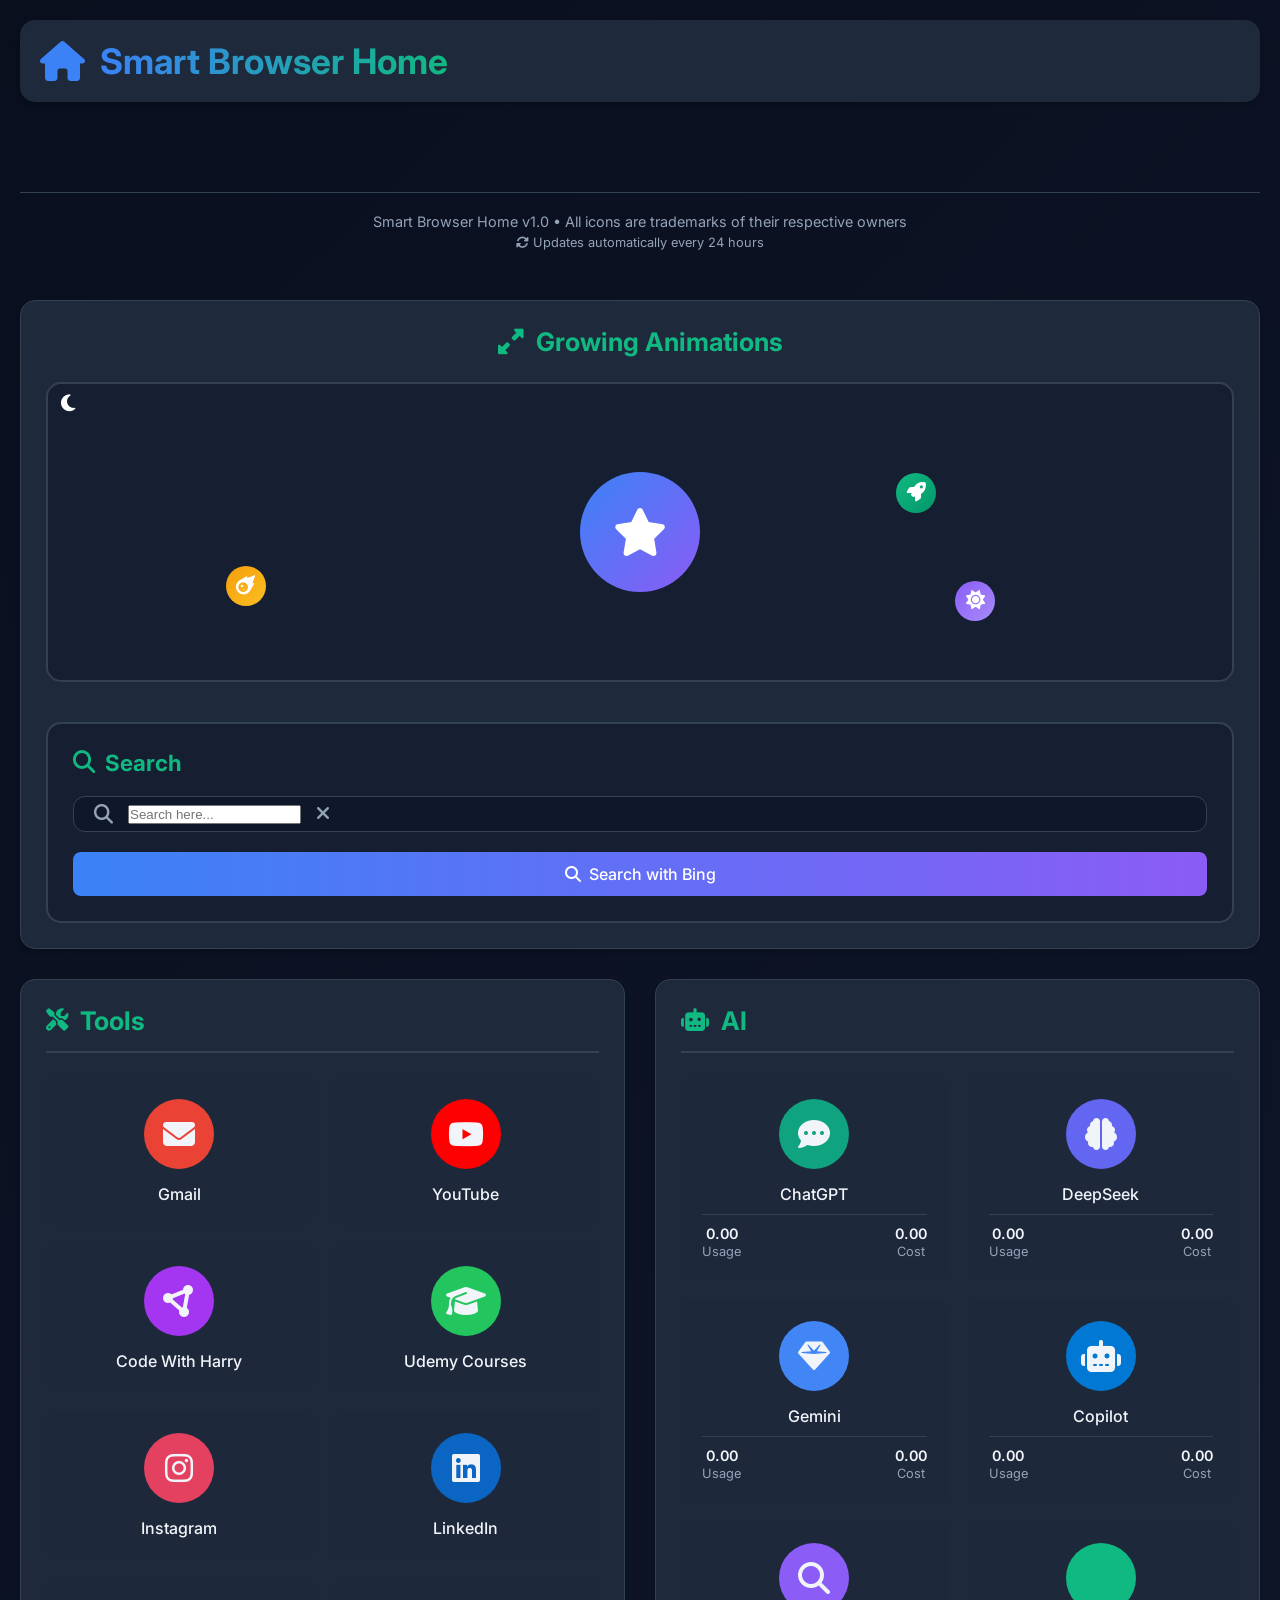
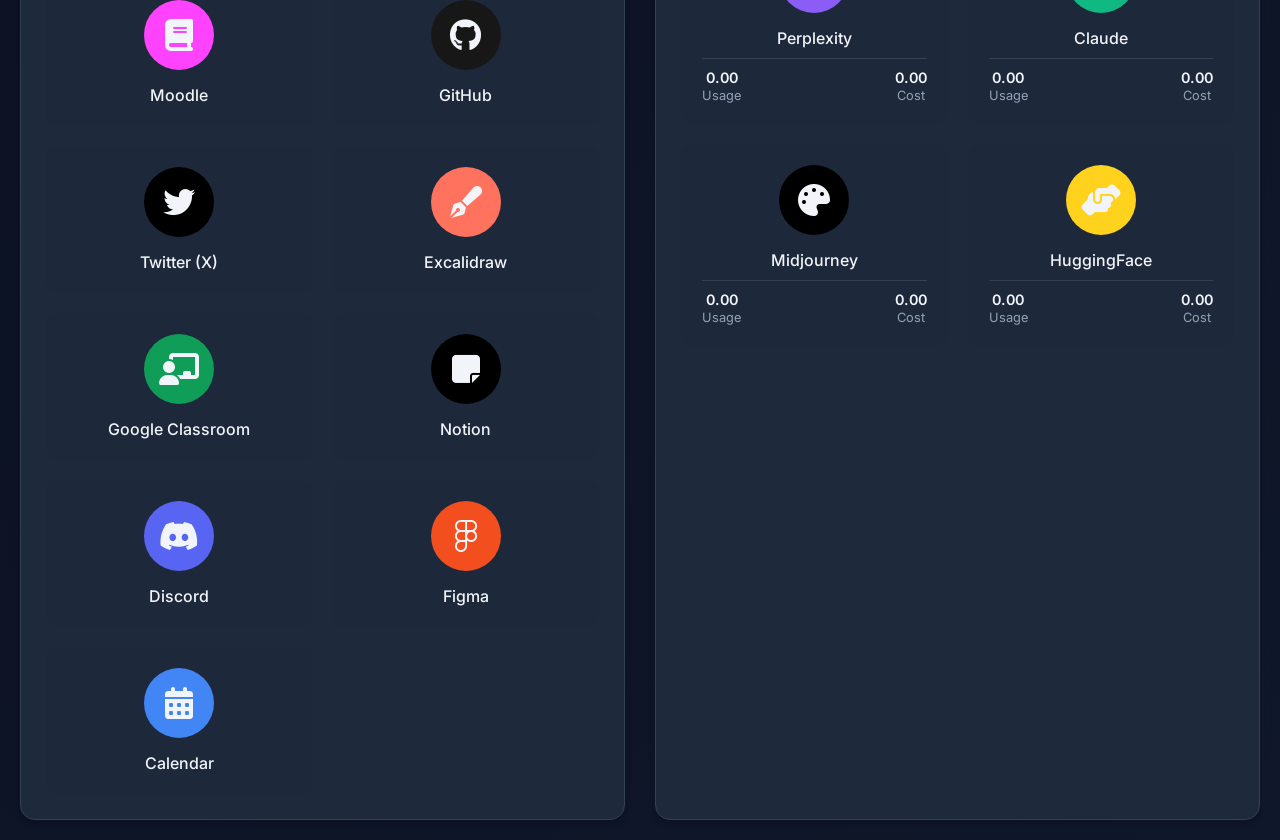
==== index.html @ ea266025 "Initialization" ====
<!DOCTYPE html>
<html lang="en">
<head>
    <meta charset="UTF-8">
    <meta name="viewport" content="width=device-width, initial-scale=1.0">
    <title>Smart Browser Home</title>
    <link rel="stylesheet" href="https://cdnjs.cloudflare.com/ajax/libs/font-awesome/6.4.0/css/all.min.css">
    <link href="https://fonts.googleapis.com/css2?family=Inter:wght@300;400;500;600;700&display=swap" rel="stylesheet">
    <style>
        * {
            margin: 0;
            padding: 0;
            box-sizing: border-box;
        }

        :root {
            --primary-color: #3b82f6;
            --secondary-color: #8b5cf6;
            --accent-color: #10b981;
            --dark-bg: #0f172a;
            --darker-bg: #0a0f1e;
            --card-bg: #1e293b;
            --text-primary: #f1f5f9;
            --text-secondary: #94a3b8;
            --border-color: #334155;
            --hover-color: #3b82f6;
            --transition-speed: 0.3s;
            --shadow: 0 4px 6px -1px rgba(0, 0, 0, 0.1), 0 2px 4px -1px rgba(0, 0, 0, 0.06);
        }

        body {
            font-family: 'Inter', sans-serif;
            background: linear-gradient(135deg, var(--darker-bg) 0%, var(--dark-bg) 100%);
            color: var(--text-primary);
            min-height: 100vh;
            padding: 20px;
            overflow-x: hidden;
        }

        .container {
            display: grid;
            grid-template-columns: 1fr 2fr 1fr;
            gap: 30px;
            max-width: 1800px;
            margin: 0 auto;
            min-height: calc(100vh - 40px);
        }

        /* Header */
        .header {
            grid-column: 1 / -1;
            
            display: flex;
            justify-content: space-between;
            align-items: center;
            margin-bottom: 30px;
            padding: 20px;
            background: var(--card-bg);
            border-radius: 15px;
            box-shadow: var(--shadow);
        }

        .logo {
            display: flex;
            align-items: center;
            gap: 15px;
        }

        .logo h1 {
            font-size: 2.2rem;
            background: linear-gradient(90deg, var(--primary-color), var(--accent-color));
            -webkit-background-clip: text;
            background-clip: text;
            color: transparent;
        }

        .logo-icon {
            font-size: 2.5rem;
            color: var(--primary-color);
        }

        .date-time {
            color: var(--text-secondary);
            font-size: 1.1rem;
        }

        /* Left Section - Tools */
        .left-section {
            background: var(--card-bg);
            border-radius: 15px;
            padding: 25px;
            border: 1px solid var(--border-color);
            box-shadow: var(--shadow);
        }

        .section-title {
            font-size: 1.6rem;
            margin-bottom: 25px;
            color: var(--accent-color);
            display: flex;
            align-items: center;
            gap: 12px;
            padding-bottom: 15px;
            border-bottom: 2px solid var(--border-color);
        }

        .section-title i {
            font-size: 1.4rem;
        }

        .tools-container {
            display: grid;
            grid-template-columns: repeat(2, 1fr);
            gap: 20px;
        }

        .tool-item {
            display: flex;
            flex-direction: column;
            align-items: center;
            padding: 20px;
            background: rgba(30, 41, 59, 0.7);
            border-radius: 12px;
            text-decoration: none;
            color: var(--text-primary);
            transition: all var(--transition-speed) ease;
            border: 1px solid transparent;
            position: relative;
            overflow: hidden;
        }

        .tool-item:hover {
            transform: translateY(-5px);
            border-color: var(--primary-color);
            box-shadow: 0 10px 20px rgba(59, 130, 246, 0.2);
        }

        .tool-icon {
            width: 70px;
            height: 70px;
            border-radius: 50%;
            display: flex;
            align-items: center;
            justify-content: center;
            margin-bottom: 15px;
            font-size: 2rem;
            transition: all var(--transition-speed) ease;
            position: relative;
            overflow: hidden;
        }

        .tool-item:hover .tool-icon {
            transform: scale(1.15);
        }

        .tool-name {
            font-weight: 500;
            font-size: 1rem;
            text-align: center;
            transition: all var(--transition-speed) ease;
        }

        .tool-item:hover .tool-name {
            color: var(--primary-color);
        }

        /* Center Section */
        .center-section {
          height: fit-content;
            background: var(--card-bg);
            border-radius: 15px;
            padding: 25px;
            border: 1px solid var(--border-color);
            box-shadow: var(--shadow);
        }

        /* Animation Section */
        .animation-section {
            margin-bottom: 40px;
            text-align: center;
        }

        .animation-title {
            font-size: 1.6rem;
            color: var(--accent-color);
            margin-bottom: 25px;
            display: flex;
            align-items: center;
            justify-content: center;
            gap: 12px;
        }

        .animation-container {
            position: relative;
            width: 100%;
            height: 300px;
            background: rgba(15, 23, 42, 0.5);
            border-radius: 15px;
            overflow: hidden;
            border: 2px solid var(--border-color);
        }

        .growing-circle {
            position: absolute;
            top: 50%;
            left: 50%;
            transform: translate(-50%, -50%);
            width: 120px;
            height: 120px;
            background: linear-gradient(135deg, var(--primary-color), var(--secondary-color));
            border-radius: 50%;
            animation: grow 4s ease-in-out infinite;
            display: flex;
            align-items: center;
            justify-content: center;
            font-size: 3rem;
            color: white;
        }

        @keyframes grow {
            0%, 100% {
                width: 120px;
                height: 120px;
                box-shadow: 0 0 20px rgba(59, 130, 246, 0.5);
            }
            50% {
                width: 150px;
                height: 150px;
                box-shadow: 0 0 40px rgba(59, 130, 246, 0.8);
            }
        }

        .floating-icons {
            position: absolute;
            width: 40px;
            height: 40px;
            border-radius: 50%;
            display: flex;
            align-items: center;
            justify-content: center;
            font-size: 1.2rem;
            color: white;
            animation: float 6s ease-in-out infinite;
        }

        .floating-icons:nth-child(1) {
            top: 20%;
            left: 20%;
            background: linear-gradient(135deg, #ef4444, #f97316);
            animation-delay: 0s;
        }

        .floating-icons:nth-child(2) {
            top: 30%;
            right: 25%;
            background: linear-gradient(135deg, #10b981, #059669);
            animation-delay: 1s;
        }

        .floating-icons:nth-child(3) {
            bottom: 25%;
            left: 15%;
            background: linear-gradient(135deg, #f59e0b, #fbbf24);
            animation-delay: 2s;
        }

        .floating-icons:nth-child(4) {
            bottom: 20%;
            right: 20%;
            background: linear-gradient(135deg, #8b5cf6, #a78bfa);
            animation-delay: 3s;
        }

        @keyframes float {
            0%, 100% {
                transform: translateY(0) rotate(0deg);
            }
            50% {
                transform: translateY(-20px) rotate(180deg);
            }
        }

        /* Add Icon Form */
        .add-icon-form {
            background: rgba(15, 23, 42, 0.5);
            border-radius: 15px;
            padding: 25px;
            margin-bottom: 30px;
            border: 2px dashed var(--border-color);
        }

        .form-title {
            font-size: 1.4rem;
            color: var(--accent-color);
            margin-bottom: 20px;
            display: flex;
            align-items: center;
            gap: 10px;
        }

        .form-group {
            margin-bottom: 20px;
        }

        .form-label {
            display: block;
            margin-bottom: 8px;
            color: var(--text-secondary);
            font-weight: 500;
        }

        .form-input {
            width: 100%;
            padding: 12px 15px;
            background: var(--dark-bg);
            border: 1px solid var(--border-color);
            border-radius: 8px;
            color: var(--text-primary);
            font-family: 'Inter', sans-serif;
            font-size: 1rem;
            transition: all var(--transition-speed) ease;
        }

        .form-input:focus {
            outline: none;
            border-color: var(--primary-color);
            box-shadow: 0 0 0 3px rgba(59, 130, 246, 0.1);
        }

        .file-upload {
            position: relative;
            display: inline-block;
            width: 100%;
        }

        .file-input {
            display: none;
        }

        .file-label {
            display: block;
            padding: 12px 15px;
            background: var(--dark-bg);
            border: 1px solid var(--border-color);
            border-radius: 8px;
            color: var(--text-primary);
            cursor: pointer;
            text-align: center;
            transition: all var(--transition-speed) ease;
        }

        .file-label:hover {
            background: rgba(59, 130, 246, 0.1);
            border-color: var(--primary-color);
        }

        .file-label i {
            margin-right: 8px;
        }

        .form-buttons {
            display: flex;
            gap: 15px;
            margin-top: 25px;
        }

        .btn {
            padding: 12px 24px;
            border: none;
            border-radius: 8px;
            font-family: 'Inter', sans-serif;
            font-size: 1rem;
            font-weight: 500;
            cursor: pointer;
            transition: all var(--transition-speed) ease;
            display: flex;
            align-items: center;
            justify-content: center;
            gap: 8px;
            flex: 1;
        }

        .btn-primary {
            background: linear-gradient(90deg, var(--primary-color), var(--secondary-color));
            color: white;
        }

        .btn-primary:hover {
            transform: translateY(-2px);
            box-shadow: 0 5px 15px rgba(59, 130, 246, 0.4);
        }

        .btn-secondary {
            background: var(--dark-bg);
            color: var(--text-primary);
            border: 1px solid var(--border-color);
        }

        .btn-secondary:hover {
            background: rgba(59, 130, 246, 0.1);
            border-color: var(--primary-color);
        }

        /* Search Bar */
        .search-section {
            background: rgba(15, 23, 42, 0.5);
            border-radius: 15px;
            padding: 25px;
            border: 2px solid var(--border-color);
        }

        .search-title {
            font-size: 1.4rem;
            color: var(--accent-color);
            margin-bottom: 20px;
            display: flex;
            align-items: center;
            gap: 10px;
        }

        .search-container {
            display: flex;
            align-items: center;
            background: var(--dark-bg);
            border-radius: 12px;
            padding: 5px;
            border: 1px solid var(--border-color);
            transition: all var(--transition-speed) ease;
        }

        .search-container:focus-within {
            border-color: var(--primary-color);
            box-shadow: 0 0 0 3px rgba(59, 130, 246, 0.1);
        }

        .search-icon {
            padding: 0 15px;
            color: var(--text-secondary);
            font-size: 1.2rem;
        }

        #search-input {
            flex: 1;
            padding: 15px;
            background: transparent;
            border: none;
            color: var(--text-primary);
            font-size: 1.1rem;
            font-family: 'Inter', sans-serif;
            outline: none;
        }

        #search-input::placeholder {
            color: var(--text-secondary);
        }

        .clear-btn {
            background: transparent;
            border: none;
            color: var(--text-secondary);
            cursor: pointer;
            padding: 0 15px;
            font-size: 1.2rem;
            transition: all var(--transition-speed) ease;
        }

        .clear-btn:hover {
            color: #ef4444;
        }

        /* Right Section - AI Tools */
        .right-section {
            background: var(--card-bg);
            border-radius: 15px;
            padding: 25px;
            border: 1px solid var(--border-color);
            box-shadow: var(--shadow);
        }

        .ai-container {
            display: grid;
            grid-template-columns: repeat(2, 1fr);
            gap: 20px;
        }

        .ai-item {
            display: flex;
            flex-direction: column;
            align-items: center;
            padding: 20px;
            background: rgba(30, 41, 59, 0.7);
            border-radius: 12px;
            text-decoration: none;
            color: var(--text-primary);
            transition: all var(--transition-speed) ease;
            border: 1px solid transparent;
            position: relative;
            overflow: hidden;
        }

        .ai-item:hover {
            transform: translateY(-5px);
            border-color: var(--accent-color);
            box-shadow: 0 10px 20px rgba(16, 185, 129, 0.2);
        }

        .ai-icon {
            width: 70px;
            height: 70px;
            border-radius: 50%;
            display: flex;
            align-items: center;
            justify-content: center;
            margin-bottom: 15px;
            font-size: 2rem;
            transition: all var(--transition-speed) ease;
            position: relative;
            overflow: hidden;
        }

        .ai-item:hover .ai-icon {
            transform: scale(1.15);
        }

        .ai-name {
            font-weight: 500;
            font-size: 1rem;
            text-align: center;
            transition: all var(--transition-speed) ease;
        }

        .ai-item:hover .ai-name {
            color: var(--accent-color);
        }

        .ai-stats {
            display: flex;
            justify-content: space-between;
            width: 100%;
            margin-top: 10px;
            padding-top: 10px;
            border-top: 1px solid var(--border-color);
        }

        .stat {
            display: flex;
            flex-direction: column;
            align-items: center;
            font-size: 0.9rem;
            color: var(--text-secondary);
        }

        .stat-value {
            font-weight: 600;
            color: var(--text-primary);
            margin-bottom: 2px;
        }

        .stat-label {
            font-size: 0.8rem;
        }

        /* Footer */
        .footer {
            grid-column: 1 / -1;
            text-align: center;
            padding: 20px;
            color: var(--text-secondary);
            font-size: 0.9rem;
            margin-top: 30px;
            border-top: 1px solid var(--border-color);
        }

        /* Responsive Design */
        @media (max-width: 1400px) {
            .container {
                grid-template-columns: 1fr 1fr;
            }
            
            .center-section {
                grid-column: 1 / -1;
                order: 1;
            }
            
            .left-section, .right-section {
                order: 2;
            }
        }

        @media (max-width: 768px) {
            .container {
                grid-template-columns: 1fr;
                gap: 20px;
            }
            
            .left-section, .right-section, .center-section {
                grid-column: 1 / -1;
            }
            
            .tools-container, .ai-container {
                grid-template-columns: repeat(3, 1fr);
            }
            
            .animation-container {
                height: 200px;
            }
            
            .growing-circle {
                width: 80px;
                height: 80px;
                font-size: 2rem;
            }
            
            @keyframes grow {
                0%, 100% {
                    width: 80px;
                    height: 80px;
                }
                50% {
                    width: 100px;
                    height: 100px;
                }
            }
        }

        @media (max-width: 480px) {
            .tools-container, .ai-container {
                grid-template-columns: repeat(2, 1fr);
            }
            
            .form-buttons {
                flex-direction: column;
            }
            
            .btn {
                width: 100%;
            }
        }

        /* Custom Scrollbar */
        ::-webkit-scrollbar {
            width: 10px;
        }

        ::-webkit-scrollbar-track {
            background: var(--dark-bg);
        }

        ::-webkit-scrollbar-thumb {
            background: var(--primary-color);
            border-radius: 5px;
        }

        ::-webkit-scrollbar-thumb:hover {
            background: var(--secondary-color);
        }
    </style>
</head>
<body>
    <div class="container">
        <!-- Header -->
        <div class="header">
            <div class="logo">
                <i class="fas fa-home logo-icon"></i>
                <h1>Smart Browser Home</h1>
            </div>
            <br>
            <div class="date-time" id="dateTime"></div>
        </div>

        <!-- Left Section - Tools -->
        <div class="left-section">
            <h2 class="section-title">
                <i class="fas fa-tools"></i> Tools
            </h2>
            <div class="tools-container" id="toolsContainer">
                <!-- Tools will be added dynamically -->
            </div>
        </div>

        <!-- Center Section -->
        <div class="center-section">
            <!-- Animation Section -->
            <div class="animation-section">
                <h3 class="animation-title">
                    <i class="fas fa-expand-alt"></i> Growing Animations
                </h3>
                <div class="animation-container">
                    <div class="growing-circle">
                        <i class="fas fa-star"></i>
                    </div>
                    <div class="floating-icons">
                        <i class="fas fa-rocket"></i>
                    </div>
                    <div class="floating-icons">
                        <i class="fas fa-meteor"></i>
                    </div>
                    <div class="floating-icons">
                        <i class="fas fa-sun"></i>
                    </div>
                    <div class="floating-icons">
                        <i class="fas fa-moon"></i>
                    </div>
                </div>
            </div>


            <!-- Search Bar -->
            <div class="search-section">
                <h3 class="search-title">
                    <i class="fas fa-search"></i> Search
                </h3>
                <div class="search-container">
                    <div class="search-icon">
                        <i class="fas fa-search"></i>
                    </div>
                    <input type="text" id="searchInput" class="search-input" placeholder="Search here...">
                    <button type="button" id="clearSearchBtn" class="clear-btn">
                        <i class="fas fa-times"></i>
                    </button>
                </div>
                <div class="form-buttons" style="margin-top: 20px;">
                    <button type="button" id="searchBtn" class="btn btn-primary">
                        <i class="fas fa-search"></i> Search with Bing
                    </button>
                </div>
            </div>
        </div>

        <!-- Right Section - AI Tools -->
        <div class="right-section">
            <h2 class="section-title">
                <i class="fas fa-robot"></i> AI
            </h2>
            <div class="ai-container" id="aiContainer">
                <!-- AI Tools will be added dynamically -->
            </div>
        </div>

        <!-- Footer -->
        <div class="footer">
            <p>Smart Browser Home v1.0 • All icons are trademarks of their respective owners</p>
            <p style="margin-top: 5px; font-size: 0.8rem;">
                <i class="fas fa-sync-alt"></i> Updates automatically every 24 hours
            </p>
        </div>
    </div>

    <script>
        // Predefined tools and AI tools with colors
        const predefinedTools = [
            { name: "Gmail", url: "https://mail.google.com", color: "#EA4335", icon: "fas fa-envelope" },
            { name: "YouTube", url: "https://youtube.com", color: "#FF0000", icon: "fab fa-youtube" },
            {name: "Code With Harry",url: "https://www.codewithharry.com/courses/the-ultimate-job-ready-data-science-course/what-is-data-science--1744053602306",color: "#a435f0",icon: "fa-solid fa-circle-nodes"},
            {name: "Udemy Courses",url: "https://www.udemy.com/home/my-courses/learning/",color: "#22c55e",icon: "fas fa-graduation-cap"},
            { name: "Instagram", url: "https://instagram.com", color: "#E4405F", icon: "fab fa-instagram" },
            { name: "LinkedIn", url: "https://linkedin.com", color: "#0A66C2", icon: "fab fa-linkedin" },
	    {name: "Moodle", url: "https://elearn.apsit.edu.in/moodle/my/courses.php", color: "#FF42FE", icon: "fa-solid fa-book"},
            { name: "GitHub", url: "https://github.com", color: "#181717", icon: "fab fa-github" },
            { name: "Twitter (X)", url: "https://twitter.com", color: "#000000", icon: "fab fa-twitter" },
            { name: "Excalidraw", url: "https://excalidraw.com", color: "#FF725E", icon: "fas fa-pen-fancy" },
            { name: "Google Classroom", url: "https://classroom.google.com", color: "#0F9D58", icon: "fas fa-chalkboard-teacher" },
            { name: "Notion", url: "https://notion.so", color: "#000000", icon: "fas fa-sticky-note" },
            { name: "Discord", url: "https://discord.com", color: "#5865F2", icon: "fab fa-discord" },
            { name: "Figma", url: "https://figma.com", color: "#F24E1E", icon: "fab fa-figma" },
            { name: "Calendar", url: "https://calendar.google.com", color: "#4285F4", icon: "fas fa-calendar-alt" }
        ];

        const predefinedAI = [
            { name: "ChatGPT", url: "https://chat.openai.com", color: "#10A37F", icon: "fas fa-comment-dots", stats: { usage: "0.00", cost: "0.00" } },
            { name: "DeepSeek", url: "https://chat.deepseek.com", color: "#6366F1", icon: "fas fa-brain", stats: { usage: "0.00", cost: "0.00" } },
            { name: "Gemini", url: "https://gemini.google.com", color: "#4285F4", icon: "fas fa-gem", stats: { usage: "0.00", cost: "0.00" } },
            { name: "Copilot", url: "https://copilot.microsoft.com", color: "#0078D4", icon: "fas fa-robot", stats: { usage: "0.00", cost: "0.00" } },
            { name: "Perplexity", url: "https://www.perplexity.ai", color: "#8B5CF6", icon: "fas fa-search", stats: { usage: "0.00", cost: "0.00" } },
            { name: "Claude", url: "https://claude.ai", color: "#10B981", icon: "fas fa-user-robot", stats: { usage: "0.00", cost: "0.00" } },
            { name: "Midjourney", url: "https://www.midjourney.com", color: "#000000", icon: "fas fa-palette", stats: { usage: "0.00", cost: "0.00" } },
            { name: "HuggingFace", url: "https://huggingface.co", color: "#FFD21E", icon: "fas fa-hands-helping", stats: { usage: "0.00", cost: "0.00" } }
        ];

        // DOM Elements
        const toolsContainer = document.getElementById('toolsContainer');
        const aiContainer = document.getElementById('aiContainer');
        const searchInput = document.getElementById('searchInput');
        const searchBtn = document.getElementById('searchBtn');
        const clearSearchBtn = document.getElementById('clearSearchBtn');
        const iconName = document.getElementById('iconName');
        const iconUrl = document.getElementById('iconUrl');
        const iconUpload = document.getElementById('iconUpload');
        const toolBtn = document.getElementById('toolBtn');
        const aiBtn = document.getElementById('aiBtn');
        const submitBtn = document.getElementById('submitBtn');
        const clearFormBtn = document.getElementById('clearFormBtn');
        const dateTime = document.getElementById('dateTime');

        // State
        let selectedIconType = 'tool';
        let uploadedIcon = null;

        // Initialize page
        function initPage() {
            // Populate tools
            predefinedTools.forEach(tool => {
                createToolElement(tool);
            });

            // Populate AI tools
            predefinedAI.forEach(ai => {
                createAIElement(ai);
            });

            // Set up event listeners
            setupEventListeners();
            
            // Update date and time
            updateDateTime();
            setInterval(updateDateTime, 1000);
            
            // Set initial button state
            updateButtonState();
            
            // Focus search input
            searchInput.focus();
        }

        // Create tool element
        function createToolElement(tool) {
            const toolElement = document.createElement('a');
            toolElement.className = 'tool-item';
            toolElement.href = tool.url;
            toolElement.target = '_blank';
            toolElement.title = tool.name;
            
            toolElement.innerHTML = `
                <div class="tool-icon" style="background: linear-gradient(135deg, ${tool.color}, ${adjustColor(tool.color, 20)})">
                    <i class="${tool.icon}"></i>
                </div>
                <span class="tool-name">${tool.name}</span>
            `;
            
            toolsContainer.appendChild(toolElement);
        }

        // Create AI element
        function createAIElement(ai) {
            const aiElement = document.createElement('a');
            aiElement.className = 'ai-item';
            aiElement.href = ai.url;
            aiElement.target = '_blank';
            aiElement.title = ai.name;
            
            aiElement.innerHTML = `
                <div class="ai-icon" style="background: linear-gradient(135deg, ${ai.color}, ${adjustColor(ai.color, 20)})">
                    <i class="${ai.icon}"></i>
                </div>
                <span class="ai-name">${ai.name}</span>
                <div class="ai-stats">
                    <div class="stat">
                        <span class="stat-value">${ai.stats.usage}</span>
                        <span class="stat-label">Usage</span>
                    </div>
                    <div class="stat">
                        <span class="stat-value">${ai.stats.cost}</span>
                        <span class="stat-label">Cost</span>
                    </div>
                </div>
            `;
            
            aiContainer.appendChild(aiElement);
        }

        // Adjust color brightness
        function adjustColor(color, amount) {
            // Simplified color adjustment for demo
            return color;
        }

        // Update date and time
        function updateDateTime() {
            const now = new Date();
            const options = { 
                weekday: 'long', 
                year: 'numeric', 
                month: 'long', 
                day: 'numeric',
                hour: '2-digit',
                minute: '2-digit',
                second: '2-digit'
            };
            dateTime.textContent = now.toLocaleDateString('en-US', options);
        }

        // Update button state based on selection
        function updateButtonState() {
            toolBtn.style.background = selectedIconType === 'tool' 
                ? 'linear-gradient(90deg, var(--primary-color), var(--secondary-color))' 
                : 'var(--dark-bg)';
            toolBtn.style.color = selectedIconType === 'tool' ? 'white' : 'var(--text-primary)';
            toolBtn.style.borderColor = selectedIconType === 'tool' 
                ? 'var(--primary-color)' 
                : 'var(--border-color)';
            
            aiBtn.style.background = selectedIconType === 'ai' 
                ? 'linear-gradient(90deg, var(--accent-color), #059669)' 
                : 'var(--dark-bg)';
            aiBtn.style.color = selectedIconType === 'ai' ? 'white' : 'var(--text-primary)';
            aiBtn.style.borderColor = selectedIconType === 'ai' 
                ? 'var(--accent-color)' 
                : 'var(--border-color)';
        }

        // Set up event listeners
        function setupEventListeners() {
            // Search functionality
            searchBtn.addEventListener('click', performSearch);
            searchInput.addEventListener('keypress', (e) => {
                if (e.key === 'Enter') {
                    performSearch();
                }
            });
            
            // Clear search
            clearSearchBtn.addEventListener('click', () => {
                searchInput.value = '';
                searchInput.focus();
            });
            
            // Icon type selection
            toolBtn.addEventListener('click', () => {
                selectedIconType = 'tool';
                updateButtonState();
            });
            
            aiBtn.addEventListener('click', () => {
                selectedIconType = 'ai';
                updateButtonState();
            });
            
            // Form submission
            submitBtn.addEventListener('click', addCustomIcon);
            
            // Clear form
            clearFormBtn.addEventListener('click', () => {
                iconName.value = '';
                iconUrl.value = '';
                uploadedIcon = null;
                selectedIconType = 'tool';
                updateButtonState();
            });
            
            // File upload
            iconUpload.addEventListener('change', (e) => {
                const file = e.target.files[0];
                if (file) {
                    uploadedIcon = file;
                    // In a real app, you would upload this to a server
                    // For demo, we'll just show the filename
                    const fileName = file.name;
                    alert(`File "${fileName}" selected. In a real application, this would be uploaded to your server.`);
                }
            });
        }

        // Perform search
        function performSearch() {
            const query = searchInput.value.trim();
            if (query) {
                const bingSearchUrl = `https://www.bing.com/search?q=${encodeURIComponent(query)}`;
                window.open(bingSearchUrl, '_blank');
                searchInput.value = '';
            } else {
                searchInput.focus();
            }
        }

        // Add custom icon
        function addCustomIcon() {
            const name = iconName.value.trim();
            const url = iconUrl.value.trim();
            
            if (!name || !url) {
                alert('Please enter both name and URL');
                return;
            }
            
            // Validate URL
            try {
                new URL(url);
            } catch (e) {
                alert('Please enter a valid URL (include http:// or https://)');
                return;
            }
            
            const colors = [
                '#3B82F6', '#8B5CF6', '#10B981', '#F59E0B', '#EF4444', 
                '#6366F1', '#EC4899', '#14B8A6', '#F97316', '#8B5CF6'
            ];
            
            const randomColor = colors[Math.floor(Math.random() * colors.length)];
            const randomIcon = selectedIconType === 'tool' ? 'fas fa-link' : 'fas fa-robot';
            
            const newItem = {
                name,
                url,
                color: randomColor,
                icon: randomIcon,
                stats: { usage: "0.00", cost: "0.00" }
            };
            
            if (selectedIconType === 'tool') {
                createToolElement(newItem);
            } else {
                createAIElement(newItem);
            }
            
            // Clear form
            iconName.value = '';
            iconUrl.value = '';
            uploadedIcon = null;
            
            // Show success message
            alert(`${name} has been added to ${selectedIconType === 'tool' ? 'Tools' : 'AI Tools'}!`);
            
            // Scroll to show new item
            setTimeout(() => {
                if (selectedIconType === 'tool') {
                    toolsContainer.lastChild.scrollIntoView({ behavior: 'smooth', block: 'nearest' });
                } else {
                    aiContainer.lastChild.scrollIntoView({ behavior: 'smooth', block: 'nearest' });
                }
            }, 100);
        }

        // Add some interactivity to icons
        document.addEventListener('DOMContentLoaded', () => {
            // Add click effects to all icons
            document.addEventListener('click', (e) => {
                if (e.target.closest('.tool-item, .ai-item')) {
                    const item = e.target.closest('.tool-item, .ai-item');
                    item.style.transform = 'scale(0.95)';
                    setTimeout(() => {
                        item.style.transform = '';
                    }, 200);
                }
            });
            
            // Add hover effect to growing circle
            const growingCircle = document.querySelector('.growing-circle');
            growingCircle.addEventListener('mouseenter', () => {
                growingCircle.style.animationPlayState = 'paused';
                growingCircle.style.transform = 'translate(-50%, -50%) scale(1.2)';
            });
            
            growingCircle.addEventListener('mouseleave', () => {
                growingCircle.style.animationPlayState = 'running';
                growingCircle.style.transform = 'translate(-50%, -50%) scale(1)';
            });
            
            // Initialize the page
            initPage();
        });

        // Add keyboard shortcuts
        document.addEventListener('keydown', (e) => {
            // Ctrl+K or / to focus search
            if ((e.ctrlKey && e.key === 'k') || e.key === '/') {
                e.preventDefault();
                searchInput.focus();
            }
            
            // Escape to clear search
            if (e.key === 'Escape' && document.activeElement === searchInput) {
                searchInput.value = '';
                searchInput.blur();
            }
            
            // Ctrl+N to open add icon form
            if (e.ctrlKey && e.key === 'n') {
                e.preventDefault();
                iconName.focus();
            }
        });
    </script>
</body>
</html>
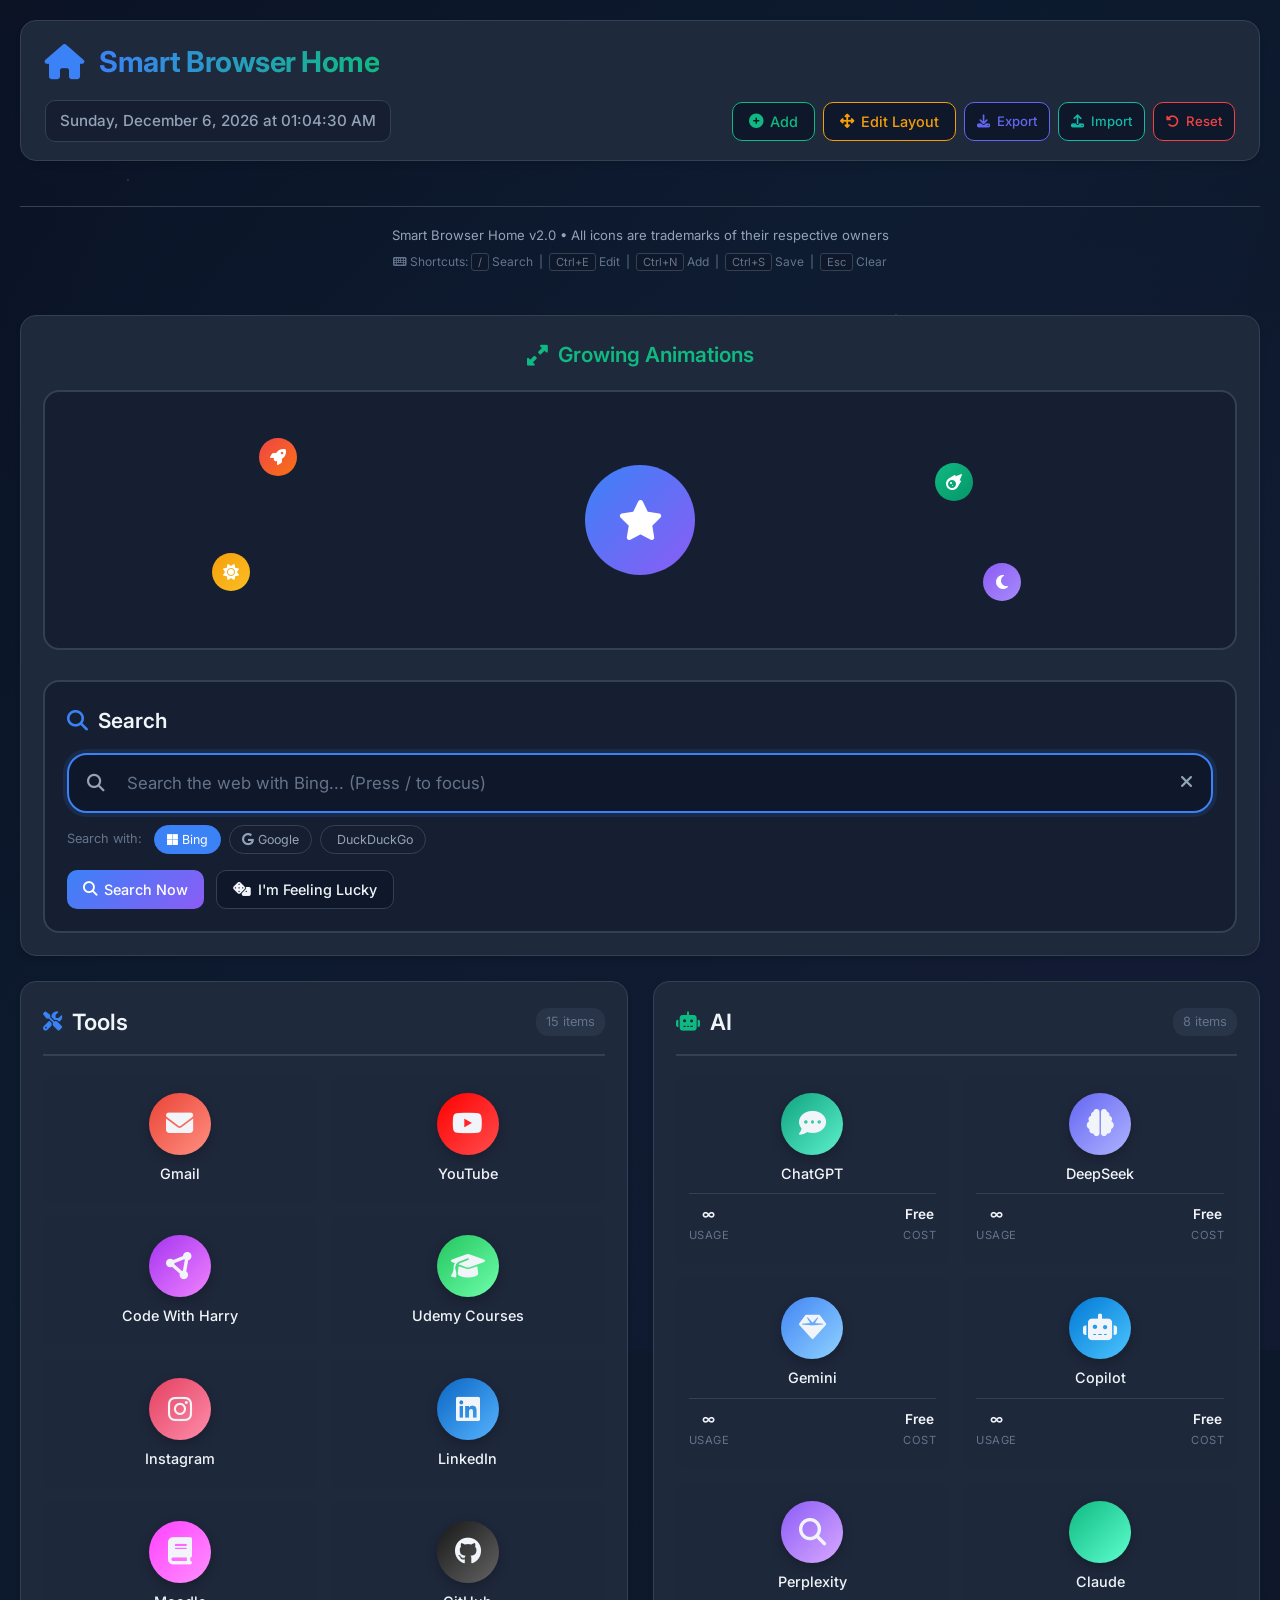
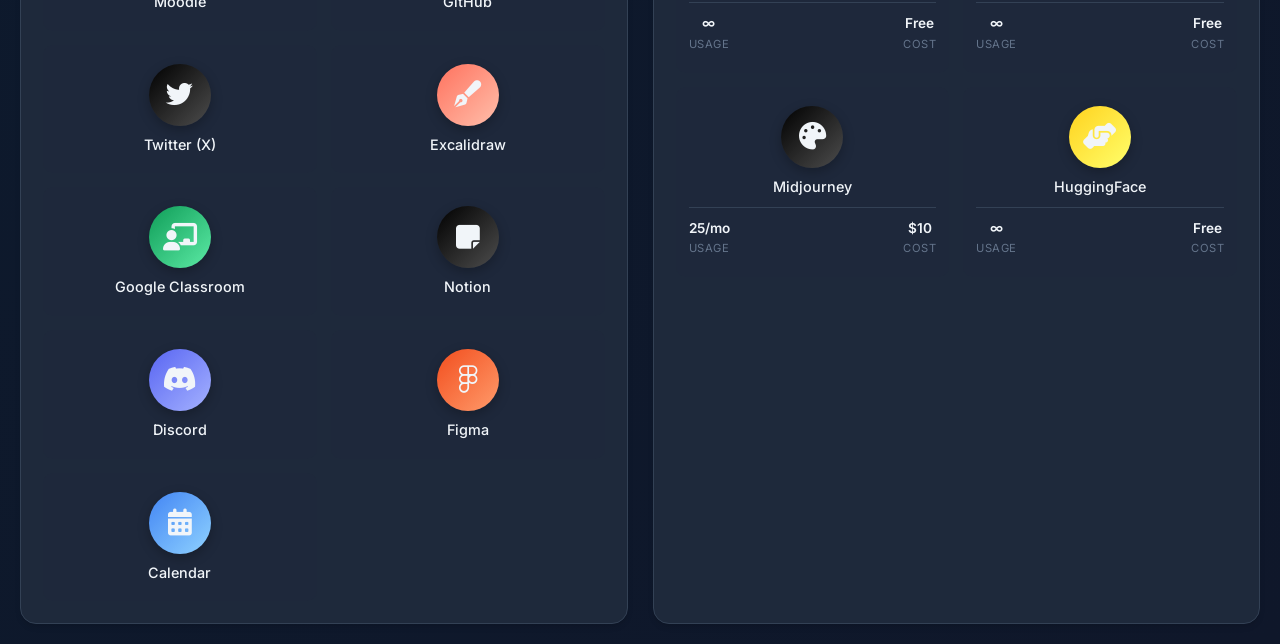
==== commit c72aaec5: "first commit" ====
--- a/index.html
+++ b/index.html
@@ -4,1081 +4,283 @@
     <meta charset="UTF-8">
     <meta name="viewport" content="width=device-width, initial-scale=1.0">
     <title>Smart Browser Home</title>
+
+    <!-- External Dependencies -->
     <link rel="stylesheet" href="https://cdnjs.cloudflare.com/ajax/libs/font-awesome/6.4.0/css/all.min.css">
     <link href="https://fonts.googleapis.com/css2?family=Inter:wght@300;400;500;600;700&display=swap" rel="stylesheet">
-    <style>
-        * {
-            margin: 0;
-            padding: 0;
-            box-sizing: border-box;
-        }
-
-        :root {
-            --primary-color: #3b82f6;
-            --secondary-color: #8b5cf6;
-            --accent-color: #10b981;
-            --dark-bg: #0f172a;
-            --darker-bg: #0a0f1e;
-            --card-bg: #1e293b;
-            --text-primary: #f1f5f9;
-            --text-secondary: #94a3b8;
-            --border-color: #334155;
-            --hover-color: #3b82f6;
-            --transition-speed: 0.3s;
-            --shadow: 0 4px 6px -1px rgba(0, 0, 0, 0.1), 0 2px 4px -1px rgba(0, 0, 0, 0.06);
-        }
-
-        body {
-            font-family: 'Inter', sans-serif;
-            background: linear-gradient(135deg, var(--darker-bg) 0%, var(--dark-bg) 100%);
-            color: var(--text-primary);
-            min-height: 100vh;
-            padding: 20px;
-            overflow-x: hidden;
-        }
-
-        .container {
-            display: grid;
-            grid-template-columns: 1fr 2fr 1fr;
-            gap: 30px;
-            max-width: 1800px;
-            margin: 0 auto;
-            min-height: calc(100vh - 40px);
-        }
-
-        /* Header */
-        .header {
-            grid-column: 1 / -1;
-            
-            display: flex;
-            justify-content: space-between;
-            align-items: center;
-            margin-bottom: 30px;
-            padding: 20px;
-            background: var(--card-bg);
-            border-radius: 15px;
-            box-shadow: var(--shadow);
-        }
-
-        .logo {
-            display: flex;
-            align-items: center;
-            gap: 15px;
-        }
-
-        .logo h1 {
-            font-size: 2.2rem;
-            background: linear-gradient(90deg, var(--primary-color), var(--accent-color));
-            -webkit-background-clip: text;
-            background-clip: text;
-            color: transparent;
-        }
-
-        .logo-icon {
-            font-size: 2.5rem;
-            color: var(--primary-color);
-        }
-
-        .date-time {
-            color: var(--text-secondary);
-            font-size: 1.1rem;
-        }
-
-        /* Left Section - Tools */
-        .left-section {
-            background: var(--card-bg);
-            border-radius: 15px;
-            padding: 25px;
-            border: 1px solid var(--border-color);
-            box-shadow: var(--shadow);
-        }
-
-        .section-title {
-            font-size: 1.6rem;
-            margin-bottom: 25px;
-            color: var(--accent-color);
-            display: flex;
-            align-items: center;
-            gap: 12px;
-            padding-bottom: 15px;
-            border-bottom: 2px solid var(--border-color);
-        }
-
-        .section-title i {
-            font-size: 1.4rem;
-        }
-
-        .tools-container {
-            display: grid;
-            grid-template-columns: repeat(2, 1fr);
-            gap: 20px;
-        }
-
-        .tool-item {
-            display: flex;
-            flex-direction: column;
-            align-items: center;
-            padding: 20px;
-            background: rgba(30, 41, 59, 0.7);
-            border-radius: 12px;
-            text-decoration: none;
-            color: var(--text-primary);
-            transition: all var(--transition-speed) ease;
-            border: 1px solid transparent;
-            position: relative;
-            overflow: hidden;
-        }
-
-        .tool-item:hover {
-            transform: translateY(-5px);
-            border-color: var(--primary-color);
-            box-shadow: 0 10px 20px rgba(59, 130, 246, 0.2);
-        }
-
-        .tool-icon {
-            width: 70px;
-            height: 70px;
-            border-radius: 50%;
-            display: flex;
-            align-items: center;
-            justify-content: center;
-            margin-bottom: 15px;
-            font-size: 2rem;
-            transition: all var(--transition-speed) ease;
-            position: relative;
-            overflow: hidden;
-        }
-
-        .tool-item:hover .tool-icon {
-            transform: scale(1.15);
-        }
-
-        .tool-name {
-            font-weight: 500;
-            font-size: 1rem;
-            text-align: center;
-            transition: all var(--transition-speed) ease;
-        }
-
-        .tool-item:hover .tool-name {
-            color: var(--primary-color);
-        }
-
-        /* Center Section */
-        .center-section {
-          height: fit-content;
-            background: var(--card-bg);
-            border-radius: 15px;
-            padding: 25px;
-            border: 1px solid var(--border-color);
-            box-shadow: var(--shadow);
-        }
-
-        /* Animation Section */
-        .animation-section {
-            margin-bottom: 40px;
-            text-align: center;
-        }
-
-        .animation-title {
-            font-size: 1.6rem;
-            color: var(--accent-color);
-            margin-bottom: 25px;
-            display: flex;
-            align-items: center;
-            justify-content: center;
-            gap: 12px;
-        }
-
-        .animation-container {
-            position: relative;
-            width: 100%;
-            height: 300px;
-            background: rgba(15, 23, 42, 0.5);
-            border-radius: 15px;
-            overflow: hidden;
-            border: 2px solid var(--border-color);
-        }
-
-        .growing-circle {
-            position: absolute;
-            top: 50%;
-            left: 50%;
-            transform: translate(-50%, -50%);
-            width: 120px;
-            height: 120px;
-            background: linear-gradient(135deg, var(--primary-color), var(--secondary-color));
-            border-radius: 50%;
-            animation: grow 4s ease-in-out infinite;
-            display: flex;
-            align-items: center;
-            justify-content: center;
-            font-size: 3rem;
-            color: white;
-        }
-
-        @keyframes grow {
-            0%, 100% {
-                width: 120px;
-                height: 120px;
-                box-shadow: 0 0 20px rgba(59, 130, 246, 0.5);
-            }
-            50% {
-                width: 150px;
-                height: 150px;
-                box-shadow: 0 0 40px rgba(59, 130, 246, 0.8);
-            }
-        }
-
-        .floating-icons {
-            position: absolute;
-            width: 40px;
-            height: 40px;
-            border-radius: 50%;
-            display: flex;
-            align-items: center;
-            justify-content: center;
-            font-size: 1.2rem;
-            color: white;
-            animation: float 6s ease-in-out infinite;
-        }
-
-        .floating-icons:nth-child(1) {
-            top: 20%;
-            left: 20%;
-            background: linear-gradient(135deg, #ef4444, #f97316);
-            animation-delay: 0s;
-        }
-
-        .floating-icons:nth-child(2) {
-            top: 30%;
-            right: 25%;
-            background: linear-gradient(135deg, #10b981, #059669);
-            animation-delay: 1s;
-        }
-
-        .floating-icons:nth-child(3) {
-            bottom: 25%;
-            left: 15%;
-            background: linear-gradient(135deg, #f59e0b, #fbbf24);
-            animation-delay: 2s;
-        }
-
-        .floating-icons:nth-child(4) {
-            bottom: 20%;
-            right: 20%;
-            background: linear-gradient(135deg, #8b5cf6, #a78bfa);
-            animation-delay: 3s;
-        }
-
-        @keyframes float {
-            0%, 100% {
-                transform: translateY(0) rotate(0deg);
-            }
-            50% {
-                transform: translateY(-20px) rotate(180deg);
-            }
-        }
-
-        /* Add Icon Form */
-        .add-icon-form {
-            background: rgba(15, 23, 42, 0.5);
-            border-radius: 15px;
-            padding: 25px;
-            margin-bottom: 30px;
-            border: 2px dashed var(--border-color);
-        }
-
-        .form-title {
-            font-size: 1.4rem;
-            color: var(--accent-color);
-            margin-bottom: 20px;
-            display: flex;
-            align-items: center;
-            gap: 10px;
-        }
-
-        .form-group {
-            margin-bottom: 20px;
-        }
-
-        .form-label {
-            display: block;
-            margin-bottom: 8px;
-            color: var(--text-secondary);
-            font-weight: 500;
-        }
-
-        .form-input {
-            width: 100%;
-            padding: 12px 15px;
-            background: var(--dark-bg);
-            border: 1px solid var(--border-color);
-            border-radius: 8px;
-            color: var(--text-primary);
-            font-family: 'Inter', sans-serif;
-            font-size: 1rem;
-            transition: all var(--transition-speed) ease;
-        }
-
-        .form-input:focus {
-            outline: none;
-            border-color: var(--primary-color);
-            box-shadow: 0 0 0 3px rgba(59, 130, 246, 0.1);
-        }
-
-        .file-upload {
-            position: relative;
-            display: inline-block;
-            width: 100%;
-        }
-
-        .file-input {
-            display: none;
-        }
-
-        .file-label {
-            display: block;
-            padding: 12px 15px;
-            background: var(--dark-bg);
-            border: 1px solid var(--border-color);
-            border-radius: 8px;
-            color: var(--text-primary);
-            cursor: pointer;
-            text-align: center;
-            transition: all var(--transition-speed) ease;
-        }
-
-        .file-label:hover {
-            background: rgba(59, 130, 246, 0.1);
-            border-color: var(--primary-color);
-        }
-
-        .file-label i {
-            margin-right: 8px;
-        }
-
-        .form-buttons {
-            display: flex;
-            gap: 15px;
-            margin-top: 25px;
-        }
-
-        .btn {
-            padding: 12px 24px;
-            border: none;
-            border-radius: 8px;
-            font-family: 'Inter', sans-serif;
-            font-size: 1rem;
-            font-weight: 500;
-            cursor: pointer;
-            transition: all var(--transition-speed) ease;
-            display: flex;
-            align-items: center;
-            justify-content: center;
-            gap: 8px;
-            flex: 1;
-        }
-
-        .btn-primary {
-            background: linear-gradient(90deg, var(--primary-color), var(--secondary-color));
-            color: white;
-        }
-
-        .btn-primary:hover {
-            transform: translateY(-2px);
-            box-shadow: 0 5px 15px rgba(59, 130, 246, 0.4);
-        }
-
-        .btn-secondary {
-            background: var(--dark-bg);
-            color: var(--text-primary);
-            border: 1px solid var(--border-color);
-        }
-
-        .btn-secondary:hover {
-            background: rgba(59, 130, 246, 0.1);
-            border-color: var(--primary-color);
-        }
-
-        /* Search Bar */
-        .search-section {
-            background: rgba(15, 23, 42, 0.5);
-            border-radius: 15px;
-            padding: 25px;
-            border: 2px solid var(--border-color);
-        }
-
-        .search-title {
-            font-size: 1.4rem;
-            color: var(--accent-color);
-            margin-bottom: 20px;
-            display: flex;
-            align-items: center;
-            gap: 10px;
-        }
-
-        .search-container {
-            display: flex;
-            align-items: center;
-            background: var(--dark-bg);
-            border-radius: 12px;
-            padding: 5px;
-            border: 1px solid var(--border-color);
-            transition: all var(--transition-speed) ease;
-        }
-
-        .search-container:focus-within {
-            border-color: var(--primary-color);
-            box-shadow: 0 0 0 3px rgba(59, 130, 246, 0.1);
-        }
-
-        .search-icon {
-            padding: 0 15px;
-            color: var(--text-secondary);
-            font-size: 1.2rem;
-        }
-
-        #search-input {
-            flex: 1;
-            padding: 15px;
-            background: transparent;
-            border: none;
-            color: var(--text-primary);
-            font-size: 1.1rem;
-            font-family: 'Inter', sans-serif;
-            outline: none;
-        }
-
-        #search-input::placeholder {
-            color: var(--text-secondary);
-        }
-
-        .clear-btn {
-            background: transparent;
-            border: none;
-            color: var(--text-secondary);
-            cursor: pointer;
-            padding: 0 15px;
-            font-size: 1.2rem;
-            transition: all var(--transition-speed) ease;
-        }
-
-        .clear-btn:hover {
-            color: #ef4444;
-        }
-
-        /* Right Section - AI Tools */
-        .right-section {
-            background: var(--card-bg);
-            border-radius: 15px;
-            padding: 25px;
-            border: 1px solid var(--border-color);
-            box-shadow: var(--shadow);
-        }
-
-        .ai-container {
-            display: grid;
-            grid-template-columns: repeat(2, 1fr);
-            gap: 20px;
-        }
-
-        .ai-item {
-            display: flex;
-            flex-direction: column;
-            align-items: center;
-            padding: 20px;
-            background: rgba(30, 41, 59, 0.7);
-            border-radius: 12px;
-            text-decoration: none;
-            color: var(--text-primary);
-            transition: all var(--transition-speed) ease;
-            border: 1px solid transparent;
-            position: relative;
-            overflow: hidden;
-        }
-
-        .ai-item:hover {
-            transform: translateY(-5px);
-            border-color: var(--accent-color);
-            box-shadow: 0 10px 20px rgba(16, 185, 129, 0.2);
-        }
-
-        .ai-icon {
-            width: 70px;
-            height: 70px;
-            border-radius: 50%;
-            display: flex;
-            align-items: center;
-            justify-content: center;
-            margin-bottom: 15px;
-            font-size: 2rem;
-            transition: all var(--transition-speed) ease;
-            position: relative;
-            overflow: hidden;
-        }
-
-        .ai-item:hover .ai-icon {
-            transform: scale(1.15);
-        }
-
-        .ai-name {
-            font-weight: 500;
-            font-size: 1rem;
-            text-align: center;
-            transition: all var(--transition-speed) ease;
-        }
-
-        .ai-item:hover .ai-name {
-            color: var(--accent-color);
-        }
-
-        .ai-stats {
-            display: flex;
-            justify-content: space-between;
-            width: 100%;
-            margin-top: 10px;
-            padding-top: 10px;
-            border-top: 1px solid var(--border-color);
-        }
-
-        .stat {
-            display: flex;
-            flex-direction: column;
-            align-items: center;
-            font-size: 0.9rem;
-            color: var(--text-secondary);
-        }
-
-        .stat-value {
-            font-weight: 600;
-            color: var(--text-primary);
-            margin-bottom: 2px;
-        }
-
-        .stat-label {
-            font-size: 0.8rem;
-        }
-
-        /* Footer */
-        .footer {
-            grid-column: 1 / -1;
-            text-align: center;
-            padding: 20px;
-            color: var(--text-secondary);
-            font-size: 0.9rem;
-            margin-top: 30px;
-            border-top: 1px solid var(--border-color);
-        }
-
-        /* Responsive Design */
-        @media (max-width: 1400px) {
-            .container {
-                grid-template-columns: 1fr 1fr;
-            }
-            
-            .center-section {
-                grid-column: 1 / -1;
-                order: 1;
-            }
-            
-            .left-section, .right-section {
-                order: 2;
-            }
-        }
-
-        @media (max-width: 768px) {
-            .container {
-                grid-template-columns: 1fr;
-                gap: 20px;
-            }
-            
-            .left-section, .right-section, .center-section {
-                grid-column: 1 / -1;
-            }
-            
-            .tools-container, .ai-container {
-                grid-template-columns: repeat(3, 1fr);
-            }
-            
-            .animation-container {
-                height: 200px;
-            }
-            
-            .growing-circle {
-                width: 80px;
-                height: 80px;
-                font-size: 2rem;
-            }
-            
-            @keyframes grow {
-                0%, 100% {
-                    width: 80px;
-                    height: 80px;
-                }
-                50% {
-                    width: 100px;
-                    height: 100px;
-                }
-            }
-        }
-
-        @media (max-width: 480px) {
-            .tools-container, .ai-container {
-                grid-template-columns: repeat(2, 1fr);
-            }
-            
-            .form-buttons {
-                flex-direction: column;
-            }
-            
-            .btn {
-                width: 100%;
-            }
-        }
-
-        /* Custom Scrollbar */
-        ::-webkit-scrollbar {
-            width: 10px;
-        }
-
-        ::-webkit-scrollbar-track {
-            background: var(--dark-bg);
-        }
-
-        ::-webkit-scrollbar-thumb {
-            background: var(--primary-color);
-            border-radius: 5px;
-        }
-
-        ::-webkit-scrollbar-thumb:hover {
-            background: var(--secondary-color);
-        }
-    </style>
+
+    <!-- Main Stylesheet -->
+    <link rel="stylesheet" href="style.css">
 </head>
 <body>
+
+    <!-- ============================================ -->
+    <!-- MAIN CONTAINER                              -->
+    <!-- ============================================ -->
     <div class="container">
-        <!-- Header -->
-        <div class="header">
+
+        <!-- ============================================ -->
+        <!-- HEADER SECTION                              -->
+        <!-- ============================================ -->
+        <header class="header">
             <div class="logo">
                 <i class="fas fa-home logo-icon"></i>
                 <h1>Smart Browser Home</h1>
             </div>
-            <br>
-            <div class="date-time" id="dateTime"></div>
-        </div>
-
-        <!-- Left Section - Tools -->
-        <div class="left-section">
-            <h2 class="section-title">
-                <i class="fas fa-tools"></i> Tools
-            </h2>
-            <div class="tools-container" id="toolsContainer">
-                <!-- Tools will be added dynamically -->
-            </div>
-        </div>
-
-        <!-- Center Section -->
-        <div class="center-section">
-            <!-- Animation Section -->
+            <div class="header-controls">
+                <div class="date-time" id="dateTime"></div>
+                <div class="header-buttons">
+                    <button class="btn btn-add" id="addBtn" title="Add new shortcut (Ctrl+N)">
+                        <i class="fas fa-plus-circle"></i> Add
+                    </button>
+                    <button class="btn btn-edit" id="editBtn" title="Rearrange items (Ctrl+E)">
+                        <i class="fas fa-arrows-alt"></i> Edit Layout
+                    </button>
+                    <button class="btn btn-save" id="saveBtn" title="Save current layout">
+                        <i class="fas fa-save"></i> Save
+                    </button>
+                    <button class="btn btn-export" id="exportBtn" title="Export configuration">
+                        <i class="fas fa-download"></i> Export
+                    </button>
+                    <button class="btn btn-import" id="importBtn" title="Import configuration">
+                        <i class="fas fa-upload"></i> Import
+                    </button>
+                    <button class="btn btn-reset" id="resetBtn" title="Reset to defaults">
+                        <i class="fas fa-undo-alt"></i> Reset
+                    </button>
+                </div>
+            </div>
+        </header>
+
+        <!-- ============================================ -->
+        <!-- LEFT SECTION - TOOLS                        -->
+        <!-- ============================================ -->
+        <section class="left-section" id="toolsSection">
+            <div class="section-header">
+                <h2 class="section-title">
+                    <i class="fas fa-tools"></i> Tools
+                </h2>
+                <span class="item-count" id="toolsCount">0 items</span>
+            </div>
+            <div class="tools-container" id="toolsContainer" data-type="tools">
+                <!-- Tools rendered dynamically -->
+            </div>
+            <!-- Empty state message -->
+            <div class="empty-state" id="toolsEmptyState" style="display:none;">
+                <i class="fas fa-toolbox"></i>
+                <p>No tools yet. Click <strong>Add</strong> to create one.</p>
+            </div>
+        </section>
+
+        <!-- ============================================ -->
+        <!-- CENTER SECTION - ANIMATION + SEARCH         -->
+        <!-- ============================================ -->
+        <section class="center-section">
+
+            <!-- Animation Display -->
             <div class="animation-section">
                 <h3 class="animation-title">
                     <i class="fas fa-expand-alt"></i> Growing Animations
                 </h3>
                 <div class="animation-container">
-                    <div class="growing-circle">
+                    <div class="growing-circle" id="growingCircle">
                         <i class="fas fa-star"></i>
                     </div>
-                    <div class="floating-icons">
+                    <div class="floating-icons floating-icon-1">
                         <i class="fas fa-rocket"></i>
                     </div>
-                    <div class="floating-icons">
+                    <div class="floating-icons floating-icon-2">
                         <i class="fas fa-meteor"></i>
                     </div>
-                    <div class="floating-icons">
+                    <div class="floating-icons floating-icon-3">
                         <i class="fas fa-sun"></i>
                     </div>
-                    <div class="floating-icons">
+                    <div class="floating-icons floating-icon-4">
                         <i class="fas fa-moon"></i>
                     </div>
-                </div>
-            </div>
-
+                    <!-- Particle overlay -->
+                    <div class="particles-container" id="particlesContainer"></div>
+                </div>
+            </div>
 
             <!-- Search Bar -->
             <div class="search-section">
                 <h3 class="search-title">
                     <i class="fas fa-search"></i> Search
                 </h3>
-                <div class="search-container">
+                <div class="search-container" id="searchContainer">
                     <div class="search-icon">
                         <i class="fas fa-search"></i>
                     </div>
-                    <input type="text" id="searchInput" class="search-input" placeholder="Search here...">
-                    <button type="button" id="clearSearchBtn" class="clear-btn">
+                    <input
+                        type="text"
+                        id="searchInput"
+                        class="search-input"
+                        placeholder="Search the web with Bing... (Press / to focus)"
+                        autocomplete="off"
+                    >
+                    <button type="button" id="clearSearchBtn" class="clear-btn" title="Clear search (Esc)">
                         <i class="fas fa-times"></i>
                     </button>
                 </div>
-                <div class="form-buttons" style="margin-top: 20px;">
+                <div class="search-engines">
+                    <span class="engine-label">Search with:</span>
+                    <button class="engine-btn active" data-engine="bing">
+                        <i class="fab fa-microsoft"></i> Bing
+                    </button>
+                    <button class="engine-btn" data-engine="google">
+                        <i class="fab fa-google"></i> Google
+                    </button>
+                    <button class="engine-btn" data-engine="duckduckgo">
+                        <i class="fas fa-duck"></i> DuckDuckGo
+                    </button>
+                </div>
+                <div class="form-buttons">
                     <button type="button" id="searchBtn" class="btn btn-primary">
-                        <i class="fas fa-search"></i> Search with Bing
-                    </button>
-                </div>
-            </div>
-        </div>
-
-        <!-- Right Section - AI Tools -->
-        <div class="right-section">
-            <h2 class="section-title">
-                <i class="fas fa-robot"></i> AI
-            </h2>
-            <div class="ai-container" id="aiContainer">
-                <!-- AI Tools will be added dynamically -->
-            </div>
-        </div>
-
-        <!-- Footer -->
-        <div class="footer">
-            <p>Smart Browser Home v1.0 • All icons are trademarks of their respective owners</p>
-            <p style="margin-top: 5px; font-size: 0.8rem;">
-                <i class="fas fa-sync-alt"></i> Updates automatically every 24 hours
+                        <i class="fas fa-search"></i> Search Now
+                    </button>
+                    <button type="button" id="luckyBtn" class="btn btn-secondary">
+                        <i class="fas fa-dice"></i> I'm Feeling Lucky
+                    </button>
+                </div>
+            </div>
+        </section>
+
+        <!-- ============================================ -->
+        <!-- RIGHT SECTION - AI TOOLS                    -->
+        <!-- ============================================ -->
+        <section class="right-section" id="aiSection">
+            <div class="section-header">
+                <h2 class="section-title">
+                    <i class="fas fa-robot"></i> AI
+                </h2>
+                <span class="item-count" id="aiCount">0 items</span>
+            </div>
+            <div class="ai-container" id="aiContainer" data-type="ai">
+                <!-- AI tools rendered dynamically -->
+            </div>
+            <!-- Empty state message -->
+            <div class="empty-state" id="aiEmptyState" style="display:none;">
+                <i class="fas fa-robot"></i>
+                <p>No AI tools yet. Click <strong>Add</strong> to create one.</p>
+            </div>
+        </section>
+
+        <!-- ============================================ -->
+        <!-- FOOTER                                      -->
+        <!-- ============================================ -->
+        <footer class="footer">
+            <p>Smart Browser Home v2.0 • All icons are trademarks of their respective owners</p>
+            <p class="footer-hint">
+                <i class="fas fa-keyboard"></i> Shortcuts: <kbd>/</kbd> Search &nbsp;|&nbsp;
+                <kbd>Ctrl+E</kbd> Edit &nbsp;|&nbsp; <kbd>Ctrl+N</kbd> Add &nbsp;|&nbsp;
+                <kbd>Ctrl+S</kbd> Save &nbsp;|&nbsp; <kbd>Esc</kbd> Clear
             </p>
+        </footer>
+    </div>
+
+    <!-- ============================================ -->
+    <!-- ADD ITEM MODAL                              -->
+    <!-- ============================================ -->
+    <div class="modal-overlay" id="addModal">
+        <div class="modal-content">
+            <div class="modal-header">
+                <h2><i class="fas fa-plus-circle"></i> Add New Shortcut</h2>
+                <button class="modal-close" id="modalCloseBtn">&times;</button>
+            </div>
+            <div class="modal-body">
+                <div class="form-group">
+                    <label for="modalCategory">
+                        <i class="fas fa-layer-group"></i> Category
+                    </label>
+                    <select id="modalCategory" class="form-input">
+                        <option value="tools">Tools & Dev</option>
+                        <option value="ai">AI Hub</option>
+                    </select>
+                </div>
+                <div class="form-group">
+                    <label for="modalName">
+                        <i class="fas fa-tag"></i> Name <span class="required">*</span>
+                    </label>
+                    <input type="text" id="modalName" class="form-input"
+                           placeholder="e.g. GitHub, ChatGPT..." maxlength="50">
+                </div>
+                <div class="form-group">
+                    <label for="modalUrl">
+                        <i class="fas fa-link"></i> URL <span class="required">*</span>
+                    </label>
+                    <input type="url" id="modalUrl" class="form-input"
+                           placeholder="https://example.com">
+                </div>
+                <div class="form-group">
+                    <label for="modalIcon">
+                        <i class="fas fa-icons"></i> FontAwesome Icon Class
+                    </label>
+                    <input type="text" id="modalIcon" class="form-input"
+                           placeholder="e.g. fab fa-github" value="fas fa-link">
+                    <small class="form-hint">
+                        Browse icons at <a href="https://fontawesome.com/icons" target="_blank">fontawesome.com</a>
+                    </small>
+                </div>
+                <div class="form-group">
+                    <label for="modalColor">
+                        <i class="fas fa-palette"></i> Color
+                    </label>
+                    <div class="color-picker-row">
+                        <input type="color" id="modalColor" class="form-color" value="#3b82f6">
+                        <div class="color-presets" id="colorPresets">
+                            <span class="color-dot" data-color="#3B82F6" style="background:#3B82F6;"></span>
+                            <span class="color-dot" data-color="#8B5CF6" style="background:#8B5CF6;"></span>
+                            <span class="color-dot" data-color="#10B981" style="background:#10B981;"></span>
+                            <span class="color-dot" data-color="#F59E0B" style="background:#F59E0B;"></span>
+                            <span class="color-dot" data-color="#EF4444" style="background:#EF4444;"></span>
+                            <span class="color-dot" data-color="#EC4899" style="background:#EC4899;"></span>
+                            <span class="color-dot" data-color="#6366F1" style="background:#6366F1;"></span>
+                            <span class="color-dot" data-color="#14B8A6" style="background:#14B8A6;"></span>
+                        </div>
+                    </div>
+                </div>
+            </div>
+            <div class="modal-footer">
+                <button class="btn btn-secondary" id="cancelModalBtn">Cancel</button>
+                <button class="btn btn-primary" id="submitModalBtn">
+                    <i class="fas fa-plus"></i> Add Shortcut
+                </button>
+            </div>
         </div>
     </div>
 
-    <script>
-        // Predefined tools and AI tools with colors
-        const predefinedTools = [
-            { name: "Gmail", url: "https://mail.google.com", color: "#EA4335", icon: "fas fa-envelope" },
-            { name: "YouTube", url: "https://youtube.com", color: "#FF0000", icon: "fab fa-youtube" },
-            {name: "Code With Harry",url: "https://www.codewithharry.com/courses/the-ultimate-job-ready-data-science-course/what-is-data-science--1744053602306",color: "#a435f0",icon: "fa-solid fa-circle-nodes"},
-            {name: "Udemy Courses",url: "https://www.udemy.com/home/my-courses/learning/",color: "#22c55e",icon: "fas fa-graduation-cap"},
-            { name: "Instagram", url: "https://instagram.com", color: "#E4405F", icon: "fab fa-instagram" },
-            { name: "LinkedIn", url: "https://linkedin.com", color: "#0A66C2", icon: "fab fa-linkedin" },
-	    {name: "Moodle", url: "https://elearn.apsit.edu.in/moodle/my/courses.php", color: "#FF42FE", icon: "fa-solid fa-book"},
-            { name: "GitHub", url: "https://github.com", color: "#181717", icon: "fab fa-github" },
-            { name: "Twitter (X)", url: "https://twitter.com", color: "#000000", icon: "fab fa-twitter" },
-            { name: "Excalidraw", url: "https://excalidraw.com", color: "#FF725E", icon: "fas fa-pen-fancy" },
-            { name: "Google Classroom", url: "https://classroom.google.com", color: "#0F9D58", icon: "fas fa-chalkboard-teacher" },
-            { name: "Notion", url: "https://notion.so", color: "#000000", icon: "fas fa-sticky-note" },
-            { name: "Discord", url: "https://discord.com", color: "#5865F2", icon: "fab fa-discord" },
-            { name: "Figma", url: "https://figma.com", color: "#F24E1E", icon: "fab fa-figma" },
-            { name: "Calendar", url: "https://calendar.google.com", color: "#4285F4", icon: "fas fa-calendar-alt" }
-        ];
-
-        const predefinedAI = [
-            { name: "ChatGPT", url: "https://chat.openai.com", color: "#10A37F", icon: "fas fa-comment-dots", stats: { usage: "0.00", cost: "0.00" } },
-            { name: "DeepSeek", url: "https://chat.deepseek.com", color: "#6366F1", icon: "fas fa-brain", stats: { usage: "0.00", cost: "0.00" } },
-            { name: "Gemini", url: "https://gemini.google.com", color: "#4285F4", icon: "fas fa-gem", stats: { usage: "0.00", cost: "0.00" } },
-            { name: "Copilot", url: "https://copilot.microsoft.com", color: "#0078D4", icon: "fas fa-robot", stats: { usage: "0.00", cost: "0.00" } },
-            { name: "Perplexity", url: "https://www.perplexity.ai", color: "#8B5CF6", icon: "fas fa-search", stats: { usage: "0.00", cost: "0.00" } },
-            { name: "Claude", url: "https://claude.ai", color: "#10B981", icon: "fas fa-user-robot", stats: { usage: "0.00", cost: "0.00" } },
-            { name: "Midjourney", url: "https://www.midjourney.com", color: "#000000", icon: "fas fa-palette", stats: { usage: "0.00", cost: "0.00" } },
-            { name: "HuggingFace", url: "https://huggingface.co", color: "#FFD21E", icon: "fas fa-hands-helping", stats: { usage: "0.00", cost: "0.00" } }
-        ];
-
-        // DOM Elements
-        const toolsContainer = document.getElementById('toolsContainer');
-        const aiContainer = document.getElementById('aiContainer');
-        const searchInput = document.getElementById('searchInput');
-        const searchBtn = document.getElementById('searchBtn');
-        const clearSearchBtn = document.getElementById('clearSearchBtn');
-        const iconName = document.getElementById('iconName');
-        const iconUrl = document.getElementById('iconUrl');
-        const iconUpload = document.getElementById('iconUpload');
-        const toolBtn = document.getElementById('toolBtn');
-        const aiBtn = document.getElementById('aiBtn');
-        const submitBtn = document.getElementById('submitBtn');
-        const clearFormBtn = document.getElementById('clearFormBtn');
-        const dateTime = document.getElementById('dateTime');
-
-        // State
-        let selectedIconType = 'tool';
-        let uploadedIcon = null;
-
-        // Initialize page
-        function initPage() {
-            // Populate tools
-            predefinedTools.forEach(tool => {
-                createToolElement(tool);
-            });
-
-            // Populate AI tools
-            predefinedAI.forEach(ai => {
-                createAIElement(ai);
-            });
-
-            // Set up event listeners
-            setupEventListeners();
-            
-            // Update date and time
-            updateDateTime();
-            setInterval(updateDateTime, 1000);
-            
-            // Set initial button state
-            updateButtonState();
-            
-            // Focus search input
-            searchInput.focus();
-        }
-
-        // Create tool element
-        function createToolElement(tool) {
-            const toolElement = document.createElement('a');
-            toolElement.className = 'tool-item';
-            toolElement.href = tool.url;
-            toolElement.target = '_blank';
-            toolElement.title = tool.name;
-            
-            toolElement.innerHTML = `
-                <div class="tool-icon" style="background: linear-gradient(135deg, ${tool.color}, ${adjustColor(tool.color, 20)})">
-                    <i class="${tool.icon}"></i>
-                </div>
-                <span class="tool-name">${tool.name}</span>
-            `;
-            
-            toolsContainer.appendChild(toolElement);
-        }
-
-        // Create AI element
-        function createAIElement(ai) {
-            const aiElement = document.createElement('a');
-            aiElement.className = 'ai-item';
-            aiElement.href = ai.url;
-            aiElement.target = '_blank';
-            aiElement.title = ai.name;
-            
-            aiElement.innerHTML = `
-                <div class="ai-icon" style="background: linear-gradient(135deg, ${ai.color}, ${adjustColor(ai.color, 20)})">
-                    <i class="${ai.icon}"></i>
-                </div>
-                <span class="ai-name">${ai.name}</span>
-                <div class="ai-stats">
-                    <div class="stat">
-                        <span class="stat-value">${ai.stats.usage}</span>
-                        <span class="stat-label">Usage</span>
-                    </div>
-                    <div class="stat">
-                        <span class="stat-value">${ai.stats.cost}</span>
-                        <span class="stat-label">Cost</span>
-                    </div>
-                </div>
-            `;
-            
-            aiContainer.appendChild(aiElement);
-        }
-
-        // Adjust color brightness
-        function adjustColor(color, amount) {
-            // Simplified color adjustment for demo
-            return color;
-        }
-
-        // Update date and time
-        function updateDateTime() {
-            const now = new Date();
-            const options = { 
-                weekday: 'long', 
-                year: 'numeric', 
-                month: 'long', 
-                day: 'numeric',
-                hour: '2-digit',
-                minute: '2-digit',
-                second: '2-digit'
-            };
-            dateTime.textContent = now.toLocaleDateString('en-US', options);
-        }
-
-        // Update button state based on selection
-        function updateButtonState() {
-            toolBtn.style.background = selectedIconType === 'tool' 
-                ? 'linear-gradient(90deg, var(--primary-color), var(--secondary-color))' 
-                : 'var(--dark-bg)';
-            toolBtn.style.color = selectedIconType === 'tool' ? 'white' : 'var(--text-primary)';
-            toolBtn.style.borderColor = selectedIconType === 'tool' 
-                ? 'var(--primary-color)' 
-                : 'var(--border-color)';
-            
-            aiBtn.style.background = selectedIconType === 'ai' 
-                ? 'linear-gradient(90deg, var(--accent-color), #059669)' 
-                : 'var(--dark-bg)';
-            aiBtn.style.color = selectedIconType === 'ai' ? 'white' : 'var(--text-primary)';
-            aiBtn.style.borderColor = selectedIconType === 'ai' 
-                ? 'var(--accent-color)' 
-                : 'var(--border-color)';
-        }
-
-        // Set up event listeners
-        function setupEventListeners() {
-            // Search functionality
-            searchBtn.addEventListener('click', performSearch);
-            searchInput.addEventListener('keypress', (e) => {
-                if (e.key === 'Enter') {
-                    performSearch();
-                }
-            });
-            
-            // Clear search
-            clearSearchBtn.addEventListener('click', () => {
-                searchInput.value = '';
-                searchInput.focus();
-            });
-            
-            // Icon type selection
-            toolBtn.addEventListener('click', () => {
-                selectedIconType = 'tool';
-                updateButtonState();
-            });
-            
-            aiBtn.addEventListener('click', () => {
-                selectedIconType = 'ai';
-                updateButtonState();
-            });
-            
-            // Form submission
-            submitBtn.addEventListener('click', addCustomIcon);
-            
-            // Clear form
-            clearFormBtn.addEventListener('click', () => {
-                iconName.value = '';
-                iconUrl.value = '';
-                uploadedIcon = null;
-                selectedIconType = 'tool';
-                updateButtonState();
-            });
-            
-            // File upload
-            iconUpload.addEventListener('change', (e) => {
-                const file = e.target.files[0];
-                if (file) {
-                    uploadedIcon = file;
-                    // In a real app, you would upload this to a server
-                    // For demo, we'll just show the filename
-                    const fileName = file.name;
-                    alert(`File "${fileName}" selected. In a real application, this would be uploaded to your server.`);
-                }
-            });
-        }
-
-        // Perform search
-        function performSearch() {
-            const query = searchInput.value.trim();
-            if (query) {
-                const bingSearchUrl = `https://www.bing.com/search?q=${encodeURIComponent(query)}`;
-                window.open(bingSearchUrl, '_blank');
-                searchInput.value = '';
-            } else {
-                searchInput.focus();
-            }
-        }
-
-        // Add custom icon
-        function addCustomIcon() {
-            const name = iconName.value.trim();
-            const url = iconUrl.value.trim();
-            
-            if (!name || !url) {
-                alert('Please enter both name and URL');
-                return;
-            }
-            
-            // Validate URL
-            try {
-                new URL(url);
-            } catch (e) {
-                alert('Please enter a valid URL (include http:// or https://)');
-                return;
-            }
-            
-            const colors = [
-                '#3B82F6', '#8B5CF6', '#10B981', '#F59E0B', '#EF4444', 
-                '#6366F1', '#EC4899', '#14B8A6', '#F97316', '#8B5CF6'
-            ];
-            
-            const randomColor = colors[Math.floor(Math.random() * colors.length)];
-            const randomIcon = selectedIconType === 'tool' ? 'fas fa-link' : 'fas fa-robot';
-            
-            const newItem = {
-                name,
-                url,
-                color: randomColor,
-                icon: randomIcon,
-                stats: { usage: "0.00", cost: "0.00" }
-            };
-            
-            if (selectedIconType === 'tool') {
-                createToolElement(newItem);
-            } else {
-                createAIElement(newItem);
-            }
-            
-            // Clear form
-            iconName.value = '';
-            iconUrl.value = '';
-            uploadedIcon = null;
-            
-            // Show success message
-            alert(`${name} has been added to ${selectedIconType === 'tool' ? 'Tools' : 'AI Tools'}!`);
-            
-            // Scroll to show new item
-            setTimeout(() => {
-                if (selectedIconType === 'tool') {
-                    toolsContainer.lastChild.scrollIntoView({ behavior: 'smooth', block: 'nearest' });
-                } else {
-                    aiContainer.lastChild.scrollIntoView({ behavior: 'smooth', block: 'nearest' });
-                }
-            }, 100);
-        }
-
-        // Add some interactivity to icons
-        document.addEventListener('DOMContentLoaded', () => {
-            // Add click effects to all icons
-            document.addEventListener('click', (e) => {
-                if (e.target.closest('.tool-item, .ai-item')) {
-                    const item = e.target.closest('.tool-item, .ai-item');
-                    item.style.transform = 'scale(0.95)';
-                    setTimeout(() => {
-                        item.style.transform = '';
-                    }, 200);
-                }
-            });
-            
-            // Add hover effect to growing circle
-            const growingCircle = document.querySelector('.growing-circle');
-            growingCircle.addEventListener('mouseenter', () => {
-                growingCircle.style.animationPlayState = 'paused';
-                growingCircle.style.transform = 'translate(-50%, -50%) scale(1.2)';
-            });
-            
-            growingCircle.addEventListener('mouseleave', () => {
-                growingCircle.style.animationPlayState = 'running';
-                growingCircle.style.transform = 'translate(-50%, -50%) scale(1)';
-            });
-            
-            // Initialize the page
-            initPage();
-        });
-
-        // Add keyboard shortcuts
-        document.addEventListener('keydown', (e) => {
-            // Ctrl+K or / to focus search
-            if ((e.ctrlKey && e.key === 'k') || e.key === '/') {
-                e.preventDefault();
-                searchInput.focus();
-            }
-            
-            // Escape to clear search
-            if (e.key === 'Escape' && document.activeElement === searchInput) {
-                searchInput.value = '';
-                searchInput.blur();
-            }
-            
-            // Ctrl+N to open add icon form
-            if (e.ctrlKey && e.key === 'n') {
-                e.preventDefault();
-                iconName.focus();
-            }
-        });
-    </script>
+    <!-- ============================================ -->
+    <!-- DELETE CONFIRMATION MODAL                   -->
+    <!-- ============================================ -->
+    <div class="modal-overlay" id="deleteModal">
+        <div class="modal-content modal-sm">
+            <div class="modal-header">
+                <h2><i class="fas fa-trash-alt"></i> Confirm Delete</h2>
+                <button class="modal-close" id="deleteModalCloseBtn">&times;</button>
+            </div>
+            <div class="modal-body">
+                <p>Are you sure you want to delete <strong id="deleteItemName"></strong>?</p>
+                <p class="text-warning">This action cannot be undone.</p>
+            </div>
+            <div class="modal-footer">
+                <button class="btn btn-secondary" id="cancelDeleteBtn">Cancel</button>
+                <button class="btn btn-danger" id="confirmDeleteBtn">
+                    <i class="fas fa-trash-alt"></i> Delete
+                </button>
+            </div>
+        </div>
+    </div>
+
+    <!-- ============================================ -->
+    <!-- TOAST NOTIFICATION                          -->
+    <!-- ============================================ -->
+    <div class="toast-container" id="toastContainer"></div>
+
+    <!-- Hidden file input for import -->
+    <input type="file" id="importFileInput" accept=".json" style="display:none;">
+
+    <!-- Main JavaScript -->
+    <script src="script.js"></script>
 </body>
 </html>
--- a/style.css
+++ b/style.css
@@ -0,0 +1,1134 @@
+/* ============================================================
+   SMART BROWSER HOME - COMPLETE STYLESHEET
+   ============================================================ */
+
+/* --- CSS Custom Properties --- */
+:root {
+    /* Primary palette */
+    --primary-color: #3b82f6;
+    --primary-light: #60a5fa;
+    --primary-dark: #2563eb;
+    --secondary-color: #8b5cf6;
+    --accent-color: #10b981;
+    --accent-light: #34d399;
+
+    /* Backgrounds */
+    --dark-bg: #0f172a;
+    --darker-bg: #0a0f1e;
+    --card-bg: #1e293b;
+    --card-bg-hover: #243447;
+    --overlay-bg: rgba(10, 15, 30, 0.85);
+
+    /* Text */
+    --text-primary: #f1f5f9;
+    --text-secondary: #94a3b8;
+    --text-muted: #64748b;
+
+    /* Borders & Shadows */
+    --border-color: #334155;
+    --border-light: rgba(59, 130, 246, 0.3);
+    --shadow-sm: 0 2px 4px rgba(0, 0, 0, 0.1);
+    --shadow-md: 0 4px 6px -1px rgba(0, 0, 0, 0.1), 0 2px 4px -1px rgba(0, 0, 0, 0.06);
+    --shadow-lg: 0 10px 25px rgba(0, 0, 0, 0.3);
+    --shadow-glow: 0 0 20px rgba(59, 130, 246, 0.3);
+
+    /* Transitions */
+    --transition-fast: 0.15s ease;
+    --transition-normal: 0.3s ease;
+    --transition-slow: 0.5s ease;
+
+    /* Border radius */
+    --radius-sm: 6px;
+    --radius-md: 10px;
+    --radius-lg: 16px;
+    --radius-xl: 20px;
+    --radius-full: 50%;
+
+    /* Z-index layers */
+    --z-header: 100;
+    --z-modal: 1000;
+    --z-toast: 2000;
+    --z-tooltip: 500;
+}
+
+/* --- Reset & Base --- */
+*,
+*::before,
+*::after {
+    margin: 0;
+    padding: 0;
+    box-sizing: border-box;
+}
+
+html {
+    font-size: 16px;
+    scroll-behavior: smooth;
+}
+
+body {
+    font-family: 'Inter', -apple-system, BlinkMacSystemFont, 'Segoe UI', sans-serif;
+    background: linear-gradient(135deg, var(--darker-bg) 0%, #0d1a2d 30%, var(--dark-bg) 100%);
+    color: var(--text-primary);
+    min-height: 100vh;
+    padding: 20px;
+    overflow-x: hidden;
+    line-height: 1.6;
+    -webkit-font-smoothing: antialiased;
+    -moz-osx-font-smoothing: grayscale;
+}
+
+/* --- Animated Background Stars --- */
+body::before {
+    content: '';
+    position: fixed;
+    top: 0;
+    left: 0;
+    width: 100%;
+    height: 100%;
+    background-image:
+        radial-gradient(1px 1px at 10% 20%, rgba(255,255,255,0.4), transparent),
+        radial-gradient(1px 1px at 25% 55%, rgba(255,255,255,0.3), transparent),
+        radial-gradient(1px 1px at 40% 10%, rgba(255,255,255,0.5), transparent),
+        radial-gradient(1px 1px at 55% 75%, rgba(255,255,255,0.3), transparent),
+        radial-gradient(1px 1px at 70% 35%, rgba(255,255,255,0.4), transparent),
+        radial-gradient(1px 1px at 85% 60%, rgba(255,255,255,0.3), transparent),
+        radial-gradient(1.5px 1.5px at 15% 80%, rgba(255,255,255,0.5), transparent),
+        radial-gradient(1.5px 1.5px at 60% 15%, rgba(255,255,255,0.4), transparent),
+        radial-gradient(1px 1px at 90% 40%, rgba(255,255,255,0.3), transparent),
+        radial-gradient(1px 1px at 35% 90%, rgba(255,255,255,0.4), transparent),
+        radial-gradient(1.5px 1.5px at 75% 85%, rgba(255,255,255,0.3), transparent),
+        radial-gradient(1px 1px at 5% 45%, rgba(255,255,255,0.4), transparent);
+    z-index: -2;
+    pointer-events: none;
+}
+
+/* Subtle animated gradient overlay */
+body::after {
+    content: '';
+    position: fixed;
+    top: -50%;
+    left: -50%;
+    width: 200%;
+    height: 200%;
+    background: radial-gradient(
+        ellipse at 30% 20%,
+        rgba(59, 130, 246, 0.04) 0%,
+        transparent 50%
+    ),
+    radial-gradient(
+        ellipse at 70% 80%,
+        rgba(139, 92, 246, 0.04) 0%,
+        transparent 50%
+    );
+    z-index: -1;
+    pointer-events: none;
+    animation: bgShift 20s ease-in-out infinite;
+}
+
+@keyframes bgShift {
+    0%, 100% { transform: translate(0, 0); }
+    33% { transform: translate(1%, -1%); }
+    66% { transform: translate(-1%, 1%); }
+}
+
+/* --- Layout Grid --- */
+.container {
+    display: grid;
+    grid-template-columns: 1fr 2fr 1fr;
+    gap: 25px;
+    max-width: 1800px;
+    margin: 0 auto;
+    min-height: calc(100vh - 40px);
+    position: relative;
+    z-index: 1;
+}
+
+/* ============================================================
+   HEADER
+   ============================================================ */
+.header {
+    grid-column: 1 / -1;
+    display: flex;
+    justify-content: space-between;
+    align-items: center;
+    flex-wrap: wrap;
+    gap: 15px;
+    padding: 18px 24px;
+    background: var(--card-bg);
+    border-radius: var(--radius-lg);
+    box-shadow: var(--shadow-md);
+    border: 1px solid var(--border-color);
+}
+
+.logo {
+    display: flex;
+    align-items: center;
+    gap: 14px;
+}
+
+.logo-icon {
+    font-size: 2.2rem;
+    color: var(--primary-color);
+    animation: logoPulse 3s ease-in-out infinite;
+}
+
+@keyframes logoPulse {
+    0%, 100% { transform: scale(1); opacity: 1; }
+    50% { transform: scale(1.08); opacity: 0.85; }
+}
+
+.logo h1 {
+    font-size: 1.8rem;
+    font-weight: 700;
+    background: linear-gradient(90deg, var(--primary-color), var(--accent-color));
+    -webkit-background-clip: text;
+    background-clip: text;
+    color: transparent;
+    letter-spacing: -0.5px;
+}
+
+.header-controls {
+    display: flex;
+    align-items: center;
+    gap: 20px;
+    flex-wrap: wrap;
+}
+
+.date-time {
+    color: var(--text-secondary);
+    font-size: 0.95rem;
+    font-weight: 500;
+    white-space: nowrap;
+    padding: 8px 14px;
+    background: rgba(15, 23, 42, 0.5);
+    border-radius: var(--radius-md);
+    border: 1px solid var(--border-color);
+}
+
+.header-buttons {
+    display: flex;
+    gap: 8px;
+    flex-wrap: wrap;
+}
+
+/* --- Buttons --- */
+.btn {
+    padding: 10px 16px;
+    border: 1px solid var(--border-color);
+    border-radius: var(--radius-md);
+    font-family: 'Inter', sans-serif;
+    font-size: 0.9rem;
+    font-weight: 500;
+    cursor: pointer;
+    transition: all var(--transition-normal);
+    display: inline-flex;
+    align-items: center;
+    gap: 7px;
+    background: var(--dark-bg);
+    color: var(--text-primary);
+    white-space: nowrap;
+    outline: none;
+    position: relative;
+    overflow: hidden;
+}
+
+.btn:hover {
+    transform: translateY(-2px);
+    box-shadow: var(--shadow-md);
+}
+
+.btn:active {
+    transform: translateY(0);
+}
+
+.btn:focus-visible {
+    outline: 2px solid var(--primary-color);
+    outline-offset: 2px;
+}
+
+.btn-primary {
+    background: linear-gradient(135deg, var(--primary-color), var(--secondary-color));
+    color: #fff;
+    border: none;
+}
+
+.btn-primary:hover {
+    box-shadow: var(--shadow-glow);
+}
+
+.btn-secondary {
+    background: var(--dark-bg);
+    color: var(--text-primary);
+    border: 1px solid var(--border-color);
+}
+
+.btn-secondary:hover {
+    border-color: var(--primary-color);
+    background: rgba(59, 130, 246, 0.08);
+}
+
+.btn-danger {
+    background: linear-gradient(135deg, #ef4444, #dc2626);
+    color: #fff;
+    border: none;
+}
+
+.btn-danger:hover {
+    box-shadow: 0 0 18px rgba(239, 68, 68, 0.4);
+}
+
+.btn-add { border-color: var(--accent-color); color: var(--accent-color); }
+.btn-add:hover { background: rgba(16, 185, 129, 0.1); box-shadow: 0 0 14px rgba(16, 185, 129, 0.25); }
+
+.btn-edit { border-color: #f59e0b; color: #f59e0b; }
+.btn-edit:hover { background: rgba(245, 158, 11, 0.1); box-shadow: 0 0 14px rgba(245, 158, 11, 0.25); }
+
+.btn-save { border-color: var(--primary-color); color: var(--primary-color); display: none; }
+.btn-save:hover { background: rgba(59, 130, 246, 0.1); box-shadow: 0 0 14px rgba(59, 130, 246, 0.25); }
+
+.btn-export { border-color: #6366f1; color: #6366f1; font-size: 0.82rem; padding: 8px 12px; }
+.btn-export:hover { background: rgba(99, 102, 241, 0.1); }
+
+.btn-import { border-color: #14b8a6; color: #14b8a6; font-size: 0.82rem; padding: 8px 12px; }
+.btn-import:hover { background: rgba(20, 184, 166, 0.1); }
+
+.btn-reset { border-color: #ef4444; color: #ef4444; font-size: 0.82rem; padding: 8px 12px; }
+.btn-reset:hover { background: rgba(239, 68, 68, 0.1); }
+
+/* ============================================================
+   SECTIONS (LEFT, CENTER, RIGHT)
+   ============================================================ */
+.left-section,
+.right-section {
+    background: var(--card-bg);
+    border-radius: var(--radius-lg);
+    padding: 22px;
+    border: 1px solid var(--border-color);
+    box-shadow: var(--shadow-md);
+    display: flex;
+    flex-direction: column;
+}
+
+.center-section {
+    height: fit-content;
+    background: var(--card-bg);
+    border-radius: var(--radius-lg);
+    padding: 22px;
+    border: 1px solid var(--border-color);
+    box-shadow: var(--shadow-md);
+}
+
+.section-header {
+    display: flex;
+    justify-content: space-between;
+    align-items: center;
+    margin-bottom: 18px;
+    padding-bottom: 14px;
+    border-bottom: 2px solid var(--border-color);
+}
+
+.section-title {
+    font-size: 1.4rem;
+    font-weight: 600;
+    color: var(--text-primary);
+    display: flex;
+    align-items: center;
+    gap: 10px;
+}
+
+.section-title i { font-size: 1.2rem; }
+
+.left-section .section-title i { color: var(--primary-color); }
+.right-section .section-title i { color: var(--accent-color); }
+
+.item-count {
+    font-size: 0.8rem;
+    color: var(--text-muted);
+    background: rgba(51, 65, 85, 0.5);
+    padding: 4px 10px;
+    border-radius: 12px;
+}
+
+/* --- Empty State --- */
+.empty-state {
+    text-align: center;
+    padding: 40px 20px;
+    color: var(--text-muted);
+}
+
+.empty-state i {
+    font-size: 3rem;
+    margin-bottom: 12px;
+    opacity: 0.5;
+}
+
+.empty-state p {
+    font-size: 0.9rem;
+}
+
+.empty-state strong {
+    color: var(--primary-light);
+    cursor: pointer;
+}
+
+/* ============================================================
+   TOOL & AI ITEM CARDS
+   ============================================================ */
+.tools-container,
+.ai-container {
+    display: grid;
+    grid-template-columns: repeat(2, 1fr);
+    gap: 14px;
+    min-height: 100px;
+}
+
+.tool-item,
+.ai-item {
+    display: flex;
+    flex-direction: column;
+    align-items: center;
+    padding: 18px 12px;
+    background: rgba(30, 41, 59, 0.7);
+    border-radius: var(--radius-md);
+    text-decoration: none;
+    color: var(--text-primary);
+    transition: all var(--transition-normal);
+    border: 1px solid transparent;
+    position: relative;
+    overflow: hidden;
+    user-select: none;
+    cursor: pointer;
+}
+
+.tool-item::before,
+.ai-item::before {
+    content: '';
+    position: absolute;
+    top: 0;
+    left: -100%;
+    width: 100%;
+    height: 100%;
+    background: linear-gradient(90deg, transparent, rgba(255,255,255,0.03), transparent);
+    transition: left 0.6s ease;
+}
+
+.tool-item:hover::before,
+.ai-item:hover::before {
+    left: 100%;
+}
+
+.tool-item:hover {
+    transform: translateY(-4px);
+    border-color: var(--primary-color);
+    box-shadow: 0 8px 20px rgba(59, 130, 246, 0.2);
+}
+
+.ai-item:hover {
+    transform: translateY(-4px);
+    border-color: var(--accent-color);
+    box-shadow: 0 8px 20px rgba(16, 185, 129, 0.2);
+}
+
+/* --- Delete Button (visible in edit mode) --- */
+.delete-btn {
+    position: absolute;
+    top: 4px;
+    right: 4px;
+    width: 24px;
+    height: 24px;
+    border-radius: var(--radius-full);
+    background: #ef4444;
+    color: #fff;
+    border: none;
+    cursor: pointer;
+    font-size: 0.7rem;
+    display: none;
+    align-items: center;
+    justify-content: center;
+    z-index: 5;
+    transition: all var(--transition-fast);
+}
+
+.delete-btn:hover {
+    background: #dc2626;
+    transform: scale(1.15);
+}
+
+.edit-mode .delete-btn {
+    display: flex;
+}
+
+/* --- Icons --- */
+.tool-icon,
+.ai-icon {
+    width: 62px;
+    height: 62px;
+    border-radius: var(--radius-full);
+    display: flex;
+    align-items: center;
+    justify-content: center;
+    margin-bottom: 10px;
+    font-size: 1.7rem;
+    transition: all var(--transition-normal);
+    position: relative;
+    overflow: hidden;
+    box-shadow: 0 4px 12px rgba(0, 0, 0, 0.25);
+}
+
+.tool-item:hover .tool-icon,
+.ai-item:hover .ai-icon {
+    transform: scale(1.12);
+}
+
+.tool-name,
+.ai-name {
+    font-weight: 500;
+    font-size: 0.9rem;
+    text-align: center;
+    transition: all var(--transition-normal);
+    line-height: 1.3;
+}
+
+.tool-item:hover .tool-name { color: var(--primary-light); }
+.ai-item:hover .ai-name { color: var(--accent-light); }
+
+/* --- AI Stats --- */
+.ai-stats {
+    display: flex;
+    justify-content: space-between;
+    width: 100%;
+    margin-top: 10px;
+    padding-top: 10px;
+    border-top: 1px solid var(--border-color);
+    gap: 8px;
+}
+
+.stat {
+    display: flex;
+    flex-direction: column;
+    align-items: center;
+    font-size: 0.78rem;
+    color: var(--text-secondary);
+}
+
+.stat-value {
+    font-weight: 600;
+    color: var(--text-primary);
+    margin-bottom: 1px;
+    font-size: 0.85rem;
+}
+
+.stat-label {
+    font-size: 0.7rem;
+    text-transform: uppercase;
+    letter-spacing: 0.5px;
+    color: var(--text-muted);
+}
+
+/* ============================================================
+   EDIT MODE - DRAG & DROP
+   ============================================================ */
+.edit-mode .tool-item,
+.edit-mode .ai-item {
+    cursor: grab;
+    animation: jiggle 0.35s ease-in-out infinite alternate;
+    border: 1px dashed var(--border-color);
+}
+
+.edit-mode .tool-item:active,
+.edit-mode .ai-item:active {
+    cursor: grabbing;
+}
+
+.edit-mode .tool-item:hover,
+.edit-mode .ai-item:hover {
+    border-color: #f59e0b;
+}
+
+.item-dragging {
+    opacity: 0.45;
+    border: 2px dashed #f59e0b !important;
+    transform: scale(0.95);
+    box-shadow: var(--shadow-lg);
+    z-index: 10;
+}
+
+@keyframes jiggle {
+    0% { transform: rotate(-0.8deg); }
+    50% { transform: rotate(0deg); }
+    100% { transform: rotate(0.8deg); }
+}
+
+/* Drop zone highlight */
+.grid-drag-over {
+    background: rgba(245, 158, 11, 0.05);
+    border-radius: var(--radius-md);
+}
+
+/* ============================================================
+   ANIMATION SECTION
+   ============================================================ */
+.animation-section {
+    margin-bottom: 30px;
+    text-align: center;
+}
+
+.animation-title {
+    font-size: 1.3rem;
+    color: var(--accent-color);
+    margin-bottom: 18px;
+    display: flex;
+    align-items: center;
+    justify-content: center;
+    gap: 10px;
+    font-weight: 600;
+}
+
+.animation-container {
+    position: relative;
+    width: 100%;
+    height: 260px;
+    background: rgba(15, 23, 42, 0.5);
+    border-radius: var(--radius-lg);
+    overflow: hidden;
+    border: 2px solid var(--border-color);
+}
+
+.growing-circle {
+    position: absolute;
+    top: 50%;
+    left: 50%;
+    transform: translate(-50%, -50%);
+    width: 110px;
+    height: 110px;
+    background: linear-gradient(135deg, var(--primary-color), var(--secondary-color));
+    border-radius: var(--radius-full);
+    animation: grow 4s ease-in-out infinite;
+    display: flex;
+    align-items: center;
+    justify-content: center;
+    font-size: 2.5rem;
+    color: white;
+    z-index: 2;
+    cursor: pointer;
+}
+
+@keyframes grow {
+    0%, 100% {
+        width: 110px;
+        height: 110px;
+        box-shadow: 0 0 18px rgba(59, 130, 246, 0.5);
+    }
+    50% {
+        width: 140px;
+        height: 140px;
+        box-shadow: 0 0 38px rgba(59, 130, 246, 0.8);
+    }
+}
+
+.floating-icons {
+    position: absolute;
+    width: 38px;
+    height: 38px;
+    border-radius: var(--radius-full);
+    display: flex;
+    align-items: center;
+    justify-content: center;
+    font-size: 1rem;
+    color: white;
+    animation: float 6s ease-in-out infinite;
+    z-index: 1;
+}
+
+.floating-icon-1 { top: 18%; left: 18%; background: linear-gradient(135deg, #ef4444, #f97316); animation-delay: 0s; }
+.floating-icon-2 { top: 28%; right: 22%; background: linear-gradient(135deg, #10b981, #059669); animation-delay: 1.2s; }
+.floating-icon-3 { bottom: 22%; left: 14%; background: linear-gradient(135deg, #f59e0b, #fbbf24); animation-delay: 2.4s; }
+.floating-icon-4 { bottom: 18%; right: 18%; background: linear-gradient(135deg, #8b5cf6, #a78bfa); animation-delay: 3.6s; }
+
+@keyframes float {
+    0%, 100% { transform: translateY(0) rotate(0deg); }
+    50% { transform: translateY(-18px) rotate(180deg); }
+}
+
+/* --- Particles --- */
+.particles-container {
+    position: absolute;
+    top: 0;
+    left: 0;
+    width: 100%;
+    height: 100%;
+    pointer-events: none;
+    z-index: 0;
+}
+
+.particle {
+    position: absolute;
+    width: 3px;
+    height: 3px;
+    background: var(--primary-light);
+    border-radius: 50%;
+    animation: particleFloat 8s linear infinite;
+    opacity: 0;
+}
+
+@keyframes particleFloat {
+    0% { transform: translateY(100%); opacity: 0; }
+    10% { opacity: 0.8; }
+    90% { opacity: 0.2; }
+    100% { transform: translateY(-100%); opacity: 0; }
+}
+
+/* ============================================================
+   SEARCH SECTION
+   ============================================================ */
+.search-section {
+    background: rgba(15, 23, 42, 0.5);
+    border-radius: var(--radius-lg);
+    padding: 22px;
+    border: 2px solid var(--border-color);
+}
+
+.search-title {
+    font-size: 1.3rem;
+    color: var(--text-primary);
+    margin-bottom: 16px;
+    display: flex;
+    align-items: center;
+    gap: 10px;
+    font-weight: 600;
+}
+
+.search-title i { color: var(--primary-color); }
+
+.search-container {
+    display: flex;
+    align-items: center;
+    background: var(--dark-bg);
+    border-radius: var(--radius-xl);
+    padding: 4px;
+    border: 2px solid var(--border-color);
+    transition: all var(--transition-normal);
+}
+
+.search-container:focus-within {
+    border-color: var(--primary-color);
+    box-shadow: 0 0 0 4px rgba(59, 130, 246, 0.12);
+}
+
+.search-icon {
+    padding: 0 14px;
+    color: var(--text-secondary);
+    font-size: 1.1rem;
+}
+
+.search-input {
+    flex: 1;
+    padding: 14px 8px;
+    background: transparent;
+    border: none;
+    color: var(--text-primary);
+    font-size: 1.05rem;
+    font-family: 'Inter', sans-serif;
+    outline: none;
+}
+
+.search-input::placeholder {
+    color: var(--text-muted);
+}
+
+.clear-btn {
+    background: transparent;
+    border: none;
+    color: var(--text-secondary);
+    cursor: pointer;
+    padding: 0 14px;
+    font-size: 1.1rem;
+    transition: all var(--transition-fast);
+}
+
+.clear-btn:hover {
+    color: #ef4444;
+}
+
+/* --- Search Engines --- */
+.search-engines {
+    display: flex;
+    align-items: center;
+    gap: 8px;
+    margin-top: 12px;
+    flex-wrap: wrap;
+}
+
+.engine-label {
+    font-size: 0.8rem;
+    color: var(--text-muted);
+    margin-right: 4px;
+}
+
+.engine-btn {
+    padding: 6px 12px;
+    border-radius: 16px;
+    border: 1px solid var(--border-color);
+    background: transparent;
+    color: var(--text-secondary);
+    cursor: pointer;
+    font-size: 0.78rem;
+    font-family: 'Inter', sans-serif;
+    transition: all var(--transition-fast);
+}
+
+.engine-btn:hover {
+    border-color: var(--primary-color);
+    color: var(--text-primary);
+}
+
+.engine-btn.active {
+    background: var(--primary-color);
+    color: #fff;
+    border-color: var(--primary-color);
+}
+
+.form-buttons {
+    display: flex;
+    gap: 12px;
+    margin-top: 16px;
+}
+
+/* ============================================================
+   MODALS
+   ============================================================ */
+.modal-overlay {
+    position: fixed;
+    top: 0;
+    left: 0;
+    width: 100%;
+    height: 100%;
+    background: var(--overlay-bg);
+    backdrop-filter: blur(4px);
+    -webkit-backdrop-filter: blur(4px);
+    display: flex;
+    justify-content: center;
+    align-items: center;
+    z-index: var(--z-modal);
+    opacity: 0;
+    pointer-events: none;
+    transition: opacity var(--transition-normal);
+}
+
+.modal-overlay.active {
+    opacity: 1;
+    pointer-events: auto;
+}
+
+.modal-content {
+    background: var(--card-bg);
+    border: 1px solid var(--border-color);
+    border-radius: var(--radius-xl);
+    width: 480px;
+    max-width: 95vw;
+    max-height: 90vh;
+    overflow-y: auto;
+    box-shadow: var(--shadow-lg);
+    transform: translateY(20px);
+    transition: transform var(--transition-normal);
+}
+
+.modal-overlay.active .modal-content {
+    transform: translateY(0);
+}
+
+.modal-sm { width: 400px; }
+
+.modal-header {
+    display: flex;
+    justify-content: space-between;
+    align-items: center;
+    padding: 18px 22px;
+    border-bottom: 1px solid var(--border-color);
+}
+
+.modal-header h2 {
+    font-size: 1.2rem;
+    font-weight: 600;
+    display: flex;
+    align-items: center;
+    gap: 8px;
+}
+
+.modal-close {
+    background: none;
+    border: none;
+    color: var(--text-secondary);
+    font-size: 1.5rem;
+    cursor: pointer;
+    padding: 4px 8px;
+    border-radius: var(--radius-sm);
+    transition: all var(--transition-fast);
+    line-height: 1;
+}
+
+.modal-close:hover {
+    color: #ef4444;
+    background: rgba(239, 68, 68, 0.1);
+}
+
+.modal-body {
+    padding: 22px;
+}
+
+.modal-footer {
+    display: flex;
+    justify-content: flex-end;
+    gap: 10px;
+    padding: 16px 22px;
+    border-top: 1px solid var(--border-color);
+}
+
+/* --- Form Elements --- */
+.form-group {
+    margin-bottom: 18px;
+}
+
+.form-group label {
+    display: block;
+    margin-bottom: 6px;
+    color: var(--text-secondary);
+    font-weight: 500;
+    font-size: 0.9rem;
+}
+
+.form-group label i {
+    margin-right: 4px;
+    color: var(--primary-color);
+}
+
+.required {
+    color: #ef4444;
+}
+
+.form-input {
+    width: 100%;
+    padding: 11px 14px;
+    background: var(--dark-bg);
+    border: 1px solid var(--border-color);
+    border-radius: var(--radius-md);
+    color: var(--text-primary);
+    font-family: 'Inter', sans-serif;
+    font-size: 0.95rem;
+    transition: all var(--transition-normal);
+}
+
+.form-input:focus {
+    outline: none;
+    border-color: var(--primary-color);
+    box-shadow: 0 0 0 3px rgba(59, 130, 246, 0.1);
+}
+
+select.form-input {
+    cursor: pointer;
+    appearance: none;
+    background-image: url("data:image/svg+xml,%3Csvg xmlns='http://www.w3.org/2000/svg' width='12' height='12' fill='%2394a3b8' viewBox='0 0 16 16'%3E%3Cpath d='M8 11L3 6h10z'/%3E%3C/svg%3E");
+    background-repeat: no-repeat;
+    background-position: right 12px center;
+    padding-right: 32px;
+}
+
+.form-hint {
+    display: block;
+    margin-top: 5px;
+    font-size: 0.75rem;
+    color: var(--text-muted);
+}
+
+.form-hint a {
+    color: var(--primary-light);
+    text-decoration: none;
+}
+
+.form-hint a:hover { text-decoration: underline; }
+
+.form-color {
+    width: 40px;
+    height: 36px;
+    border: 1px solid var(--border-color);
+    border-radius: var(--radius-sm);
+    cursor: pointer;
+    padding: 2px;
+    background: var(--dark-bg);
+}
+
+.color-picker-row {
+    display: flex;
+    align-items: center;
+    gap: 10px;
+    flex-wrap: wrap;
+}
+
+.color-presets {
+    display: flex;
+    gap: 7px;
+    flex-wrap: wrap;
+}
+
+.color-dot {
+    width: 26px;
+    height: 26px;
+    border-radius: var(--radius-full);
+    cursor: pointer;
+    border: 2px solid transparent;
+    transition: all var(--transition-fast);
+}
+
+.color-dot:hover {
+    transform: scale(1.2);
+    border-color: #fff;
+}
+
+.color-dot.selected {
+    border-color: #fff;
+    box-shadow: 0 0 8px currentColor;
+}
+
+.text-warning {
+    color: #f59e0b;
+    font-size: 0.85rem;
+    margin-top: 6px;
+}
+
+/* ============================================================
+   TOAST NOTIFICATIONS
+   ============================================================ */
+.toast-container {
+    position: fixed;
+    bottom: 24px;
+    right: 24px;
+    z-index: var(--z-toast);
+    display: flex;
+    flex-direction: column;
+    gap: 8px;
+}
+
+.toast {
+    background: var(--card-bg);
+    border: 1px solid var(--border-color);
+    border-radius: var(--radius-md);
+    padding: 12px 18px;
+    color: var(--text-primary);
+    font-size: 0.9rem;
+    box-shadow: var(--shadow-lg);
+    animation: toastIn 0.35s ease, toastOut 0.35s ease 2.5s forwards;
+    display: flex;
+    align-items: center;
+    gap: 8px;
+    max-width: 380px;
+}
+
+.toast.success { border-left: 3px solid var(--accent-color); }
+.toast.error { border-left: 3px solid #ef4444; }
+.toast.info { border-left: 3px solid var(--primary-color); }
+
+@keyframes toastIn {
+    from { transform: translateX(100%); opacity: 0; }
+    to { transform: translateX(0); opacity: 1; }
+}
+
+@keyframes toastOut {
+    from { transform: translateX(0); opacity: 1; }
+    to { transform: translateX(100%); opacity: 0; }
+}
+
+/* ============================================================
+   FOOTER
+   ============================================================ */
+.footer {
+    grid-column: 1 / -1;
+    text-align: center;
+    padding: 18px;
+    color: var(--text-secondary);
+    font-size: 0.82rem;
+    margin-top: 20px;
+    border-top: 1px solid var(--border-color);
+}
+
+.footer-hint {
+    margin-top: 6px;
+    font-size: 0.75rem;
+    color: var(--text-muted);
+}
+
+.footer-hint kbd {
+    background: var(--dark-bg);
+    border: 1px solid var(--border-color);
+    border-radius: 3px;
+    padding: 1px 6px;
+    font-size: 0.7rem;
+    font-family: 'Inter', monospace;
+}
+
+/* ============================================================
+   CUSTOM SCROLLBAR
+   ============================================================ */
+::-webkit-scrollbar { width: 8px; }
+::-webkit-scrollbar-track { background: var(--darker-bg); }
+::-webkit-scrollbar-thumb { background: var(--primary-color); border-radius: 4px; }
+::-webkit-scrollbar-thumb:hover { background: var(--primary-light); }
+
+/* ============================================================
+   RESPONSIVE DESIGN
+   ============================================================ */
+@media (max-width: 1400px) {
+    .container {
+        grid-template-columns: 1fr 1fr;
+    }
+    .center-section {
+        grid-column: 1 / -1;
+        order: 1;
+    }
+    .left-section, .right-section {
+        order: 2;
+    }
+    .header { flex-direction: column; align-items: flex-start; }
+    .header-controls { width: 100%; justify-content: space-between; }
+}
+
+@media (max-width: 900px) {
+    .container {
+        grid-template-columns: 1fr;
+        gap: 18px;
+    }
+    .left-section, .right-section, .center-section {
+        grid-column: 1 / -1;
+    }
+    .tools-container, .ai-container {
+        grid-template-columns: repeat(3, 1fr);
+    }
+    .animation-container { height: 200px; }
+    .growing-circle { width: 80px; height: 80px; font-size: 1.8rem; }
+    .header-buttons { gap: 5px; }
+    .btn { font-size: 0.8rem; padding: 8px 11px; }
+    .modal-content { width: 95vw; }
+}
+
+@media (max-width: 480px) {
+    body { padding: 10px; }
+    .tools-container, .ai-container {
+        grid-template-columns: repeat(2, 1fr);
+    }
+    .form-buttons { flex-direction: column; }
+    .btn { width: 100%; }
+    .header { padding: 14px; }
+    .logo h1 { font-size: 1.4rem; }
+    .logo-icon { font-size: 1.6rem; }
+    .search-engines { gap: 4px; }
+    .engine-btn { padding: 5px 9px; font-size: 0.7rem; }
+    .header-controls { flex-direction: column; align-items: flex-start; gap: 8px; }
+    .header-buttons { width: 100%; justify-content: flex-start; }
+    .growing-circle { width: 65px; height: 65px; font-size: 1.4rem; }
+    @keyframes grow {
+        0%, 100% { width: 65px; height: 65px; }
+        50% { width: 85px; height: 85px; }
+    }
+    .floating-icons { width: 26px; height: 26px; font-size: 0.75rem; }
+    .toast-container { left: 10px; right: 10px; bottom: 10px; }
+    .toast { max-width: 100%; }
+}
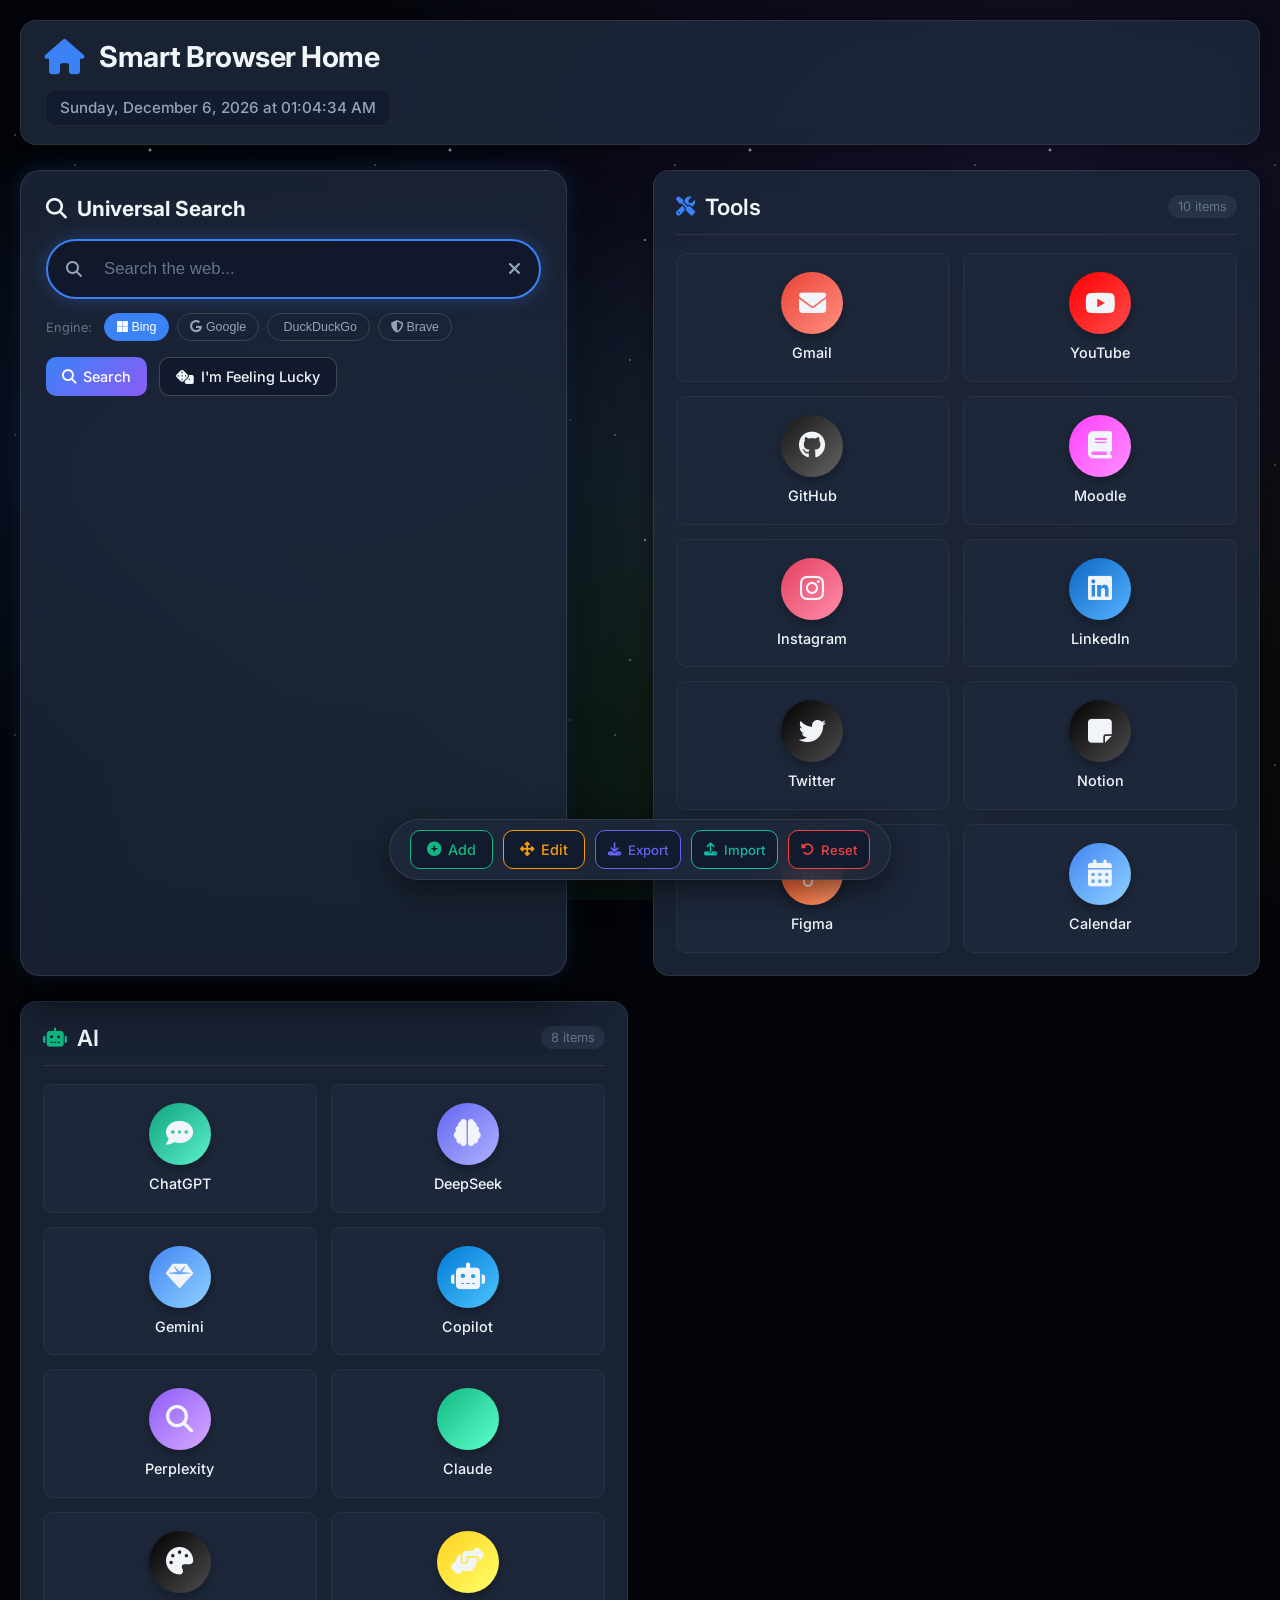
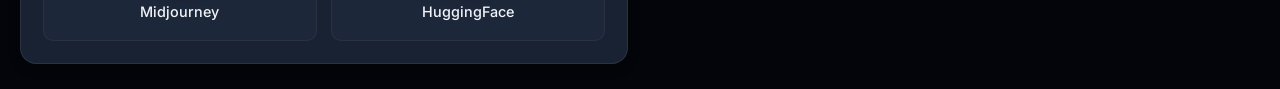
==== commit 4253d7dd: "functionality fixes" ====
--- a/index.html
+++ b/index.html
@@ -4,184 +4,89 @@
     <meta charset="UTF-8">
     <meta name="viewport" content="width=device-width, initial-scale=1.0">
     <title>Smart Browser Home</title>
-
-    <!-- External Dependencies -->
     <link rel="stylesheet" href="https://cdnjs.cloudflare.com/ajax/libs/font-awesome/6.4.0/css/all.min.css">
     <link href="https://fonts.googleapis.com/css2?family=Inter:wght@300;400;500;600;700&display=swap" rel="stylesheet">
-
-    <!-- Main Stylesheet -->
     <link rel="stylesheet" href="style.css">
 </head>
 <body>
-
-    <!-- ============================================ -->
-    <!-- MAIN CONTAINER                              -->
-    <!-- ============================================ -->
-    <div class="container">
-
-        <!-- ============================================ -->
-        <!-- HEADER SECTION                              -->
-        <!-- ============================================ -->
+    <div class="cosmic-bg"></div>
+    <div class="app-wrapper">
         <header class="header">
             <div class="logo">
                 <i class="fas fa-home logo-icon"></i>
                 <h1>Smart Browser Home</h1>
             </div>
-            <div class="header-controls">
-                <div class="date-time" id="dateTime"></div>
-                <div class="header-buttons">
-                    <button class="btn btn-add" id="addBtn" title="Add new shortcut (Ctrl+N)">
-                        <i class="fas fa-plus-circle"></i> Add
-                    </button>
-                    <button class="btn btn-edit" id="editBtn" title="Rearrange items (Ctrl+E)">
-                        <i class="fas fa-arrows-alt"></i> Edit Layout
-                    </button>
-                    <button class="btn btn-save" id="saveBtn" title="Save current layout">
-                        <i class="fas fa-save"></i> Save
-                    </button>
-                    <button class="btn btn-export" id="exportBtn" title="Export configuration">
-                        <i class="fas fa-download"></i> Export
-                    </button>
-                    <button class="btn btn-import" id="importBtn" title="Import configuration">
-                        <i class="fas fa-upload"></i> Import
-                    </button>
-                    <button class="btn btn-reset" id="resetBtn" title="Reset to defaults">
-                        <i class="fas fa-undo-alt"></i> Reset
-                    </button>
-                </div>
-            </div>
+            <div class="date-time" id="dateTime"></div>
         </header>
 
-        <!-- ============================================ -->
-        <!-- LEFT SECTION - TOOLS                        -->
-        <!-- ============================================ -->
-        <section class="left-section" id="toolsSection">
-            <div class="section-header">
-                <h2 class="section-title">
-                    <i class="fas fa-tools"></i> Tools
-                </h2>
-                <span class="item-count" id="toolsCount">0 items</span>
-            </div>
-            <div class="tools-container" id="toolsContainer" data-type="tools">
-                <!-- Tools rendered dynamically -->
-            </div>
-            <!-- Empty state message -->
-            <div class="empty-state" id="toolsEmptyState" style="display:none;">
-                <i class="fas fa-toolbox"></i>
-                <p>No tools yet. Click <strong>Add</strong> to create one.</p>
-            </div>
-        </section>
+        <main class="main-content">
+            <!-- Tools Section -->
+            <section class="left-section" id="toolsSection">
+                <div class="section-header">
+                    <h2 class="section-title"><i class="fas fa-tools"></i> Tools</h2>
+                    <span class="item-count" id="toolsCount">0 items</span>
+                </div>
+                <div class="tools-container" id="toolsContainer" data-type="tools"></div>
+                <div class="empty-state" id="toolsEmptyState" style="display:none;">
+                    <i class="fas fa-toolbox"></i>
+                    <p>No tools yet. Click <strong>Add</strong> below.</p>
+                </div>
+            </section>
 
-        <!-- ============================================ -->
-        <!-- CENTER SECTION - ANIMATION + SEARCH         -->
-        <!-- ============================================ -->
-        <section class="center-section">
+            <!-- Center Section (Space scene + Search) -->
+            <!-- <section class="center-section"> -->
+                <!-- <div class="space-scene"> -->
+                    <!-- <div class="planet"></div> -->
+                    <!-- <div class="moon"></div> -->
+                    <!-- <div class="stars-layer"></div> -->
+                <!-- </div> -->
+            <!-- </section> -->
+                <div class="search-section floating-card">
+                    <h3 class="search-title"><i class="fas fa-search"></i> Universal Search</h3>
+                    <div class="search-container" id="searchContainer">
+                        <div class="search-icon"><i class="fas fa-search"></i></div>
+                        <input type="text" id="searchInput" class="search-input" placeholder="Search the web..." autocomplete="off">
+                        <button type="button" id="clearSearchBtn" class="clear-btn" title="Clear (Esc)"><i class="fas fa-times"></i></button>
+                    </div>
+                    <div class="search-engines">
+                        <span class="engine-label">Engine:</span>
+                        <button class="engine-btn active" data-engine="bing"><i class="fab fa-microsoft"></i> Bing</button>
+                        <button class="engine-btn" data-engine="google"><i class="fab fa-google"></i> Google</button>
+                        <button class="engine-btn" data-engine="duckduckgo"><i class="fas fa-duck"></i> DuckDuckGo</button>
+                        <button class="engine-btn" data-engine="brave"><i class="fas fa-shield-alt"></i> Brave</button>
+                    </div>
+                    <div class="form-buttons">
+                        <button type="button" id="searchBtn" class="btn btn-primary"><i class="fas fa-search"></i> Search</button>
+                        <button type="button" id="luckyBtn" class="btn btn-secondary"><i class="fas fa-dice"></i> I'm Feeling Lucky</button>
+                    </div>
+                </div>
 
-            <!-- Animation Display -->
-            <div class="animation-section">
-                <h3 class="animation-title">
-                    <i class="fas fa-expand-alt"></i> Growing Animations
-                </h3>
-                <div class="animation-container">
-                    <div class="growing-circle" id="growingCircle">
-                        <i class="fas fa-star"></i>
-                    </div>
-                    <div class="floating-icons floating-icon-1">
-                        <i class="fas fa-rocket"></i>
-                    </div>
-                    <div class="floating-icons floating-icon-2">
-                        <i class="fas fa-meteor"></i>
-                    </div>
-                    <div class="floating-icons floating-icon-3">
-                        <i class="fas fa-sun"></i>
-                    </div>
-                    <div class="floating-icons floating-icon-4">
-                        <i class="fas fa-moon"></i>
-                    </div>
-                    <!-- Particle overlay -->
-                    <div class="particles-container" id="particlesContainer"></div>
+            <!-- AI Section -->
+            <section class="right-section" id="aiSection">
+                <div class="section-header">
+                    <h2 class="section-title"><i class="fas fa-robot"></i> AI</h2>
+                    <span class="item-count" id="aiCount">0 items</span>
                 </div>
-            </div>
+                <div class="ai-container" id="aiContainer" data-type="ai"></div>
+                <div class="empty-state" id="aiEmptyState" style="display:none;">
+                    <i class="fas fa-robot"></i>
+                    <p>No AI tools yet. Click <strong>Add</strong> below.</p>
+                </div>
+            </section>
+        </main>
 
-            <!-- Search Bar -->
-            <div class="search-section">
-                <h3 class="search-title">
-                    <i class="fas fa-search"></i> Search
-                </h3>
-                <div class="search-container" id="searchContainer">
-                    <div class="search-icon">
-                        <i class="fas fa-search"></i>
-                    </div>
-                    <input
-                        type="text"
-                        id="searchInput"
-                        class="search-input"
-                        placeholder="Search the web with Bing... (Press / to focus)"
-                        autocomplete="off"
-                    >
-                    <button type="button" id="clearSearchBtn" class="clear-btn" title="Clear search (Esc)">
-                        <i class="fas fa-times"></i>
-                    </button>
-                </div>
-                <div class="search-engines">
-                    <span class="engine-label">Search with:</span>
-                    <button class="engine-btn active" data-engine="bing">
-                        <i class="fab fa-microsoft"></i> Bing
-                    </button>
-                    <button class="engine-btn" data-engine="google">
-                        <i class="fab fa-google"></i> Google
-                    </button>
-                    <button class="engine-btn" data-engine="duckduckgo">
-                        <i class="fas fa-duck"></i> DuckDuckGo
-                    </button>
-                </div>
-                <div class="form-buttons">
-                    <button type="button" id="searchBtn" class="btn btn-primary">
-                        <i class="fas fa-search"></i> Search Now
-                    </button>
-                    <button type="button" id="luckyBtn" class="btn btn-secondary">
-                        <i class="fas fa-dice"></i> I'm Feeling Lucky
-                    </button>
-                </div>
-            </div>
-        </section>
-
-        <!-- ============================================ -->
-        <!-- RIGHT SECTION - AI TOOLS                    -->
-        <!-- ============================================ -->
-        <section class="right-section" id="aiSection">
-            <div class="section-header">
-                <h2 class="section-title">
-                    <i class="fas fa-robot"></i> AI
-                </h2>
-                <span class="item-count" id="aiCount">0 items</span>
-            </div>
-            <div class="ai-container" id="aiContainer" data-type="ai">
-                <!-- AI tools rendered dynamically -->
-            </div>
-            <!-- Empty state message -->
-            <div class="empty-state" id="aiEmptyState" style="display:none;">
-                <i class="fas fa-robot"></i>
-                <p>No AI tools yet. Click <strong>Add</strong> to create one.</p>
-            </div>
-        </section>
-
-        <!-- ============================================ -->
-        <!-- FOOTER                                      -->
-        <!-- ============================================ -->
-        <footer class="footer">
-            <p>Smart Browser Home v2.0 • All icons are trademarks of their respective owners</p>
-            <p class="footer-hint">
-                <i class="fas fa-keyboard"></i> Shortcuts: <kbd>/</kbd> Search &nbsp;|&nbsp;
-                <kbd>Ctrl+E</kbd> Edit &nbsp;|&nbsp; <kbd>Ctrl+N</kbd> Add &nbsp;|&nbsp;
-                <kbd>Ctrl+S</kbd> Save &nbsp;|&nbsp; <kbd>Esc</kbd> Clear
-            </p>
+        <!-- Floating Bottom Bar -->
+        <footer class="bottom-bar">
+            <button class="btn btn-add" id="addBtn" title="Add new shortcut (Ctrl+N)"><i class="fas fa-plus-circle"></i> Add</button>
+            <button class="btn btn-edit" id="editBtn" title="Rearrange items (Ctrl+E)"><i class="fas fa-arrows-alt"></i> Edit</button>
+            <button class="btn btn-save" id="saveBtn" title="Save layout (Ctrl+S)"><i class="fas fa-save"></i> Save</button>
+            <button class="btn btn-export" id="exportBtn" title="Export configuration"><i class="fas fa-download"></i> Export</button>
+            <button class="btn btn-import" id="importBtn" title="Import configuration"><i class="fas fa-upload"></i> Import</button>
+            <button class="btn btn-reset" id="resetBtn" title="Reset to defaults"><i class="fas fa-undo-alt"></i> Reset</button>
         </footer>
     </div>
 
-    <!-- ============================================ -->
-    <!-- ADD ITEM MODAL                              -->
-    <!-- ============================================ -->
+    <!-- Add Item Modal -->
     <div class="modal-overlay" id="addModal">
         <div class="modal-content">
             <div class="modal-header">
@@ -190,42 +95,27 @@
             </div>
             <div class="modal-body">
                 <div class="form-group">
-                    <label for="modalCategory">
-                        <i class="fas fa-layer-group"></i> Category
-                    </label>
+                    <label for="modalCategory"><i class="fas fa-layer-group"></i> Category</label>
                     <select id="modalCategory" class="form-input">
                         <option value="tools">Tools & Dev</option>
                         <option value="ai">AI Hub</option>
                     </select>
                 </div>
                 <div class="form-group">
-                    <label for="modalName">
-                        <i class="fas fa-tag"></i> Name <span class="required">*</span>
-                    </label>
-                    <input type="text" id="modalName" class="form-input"
-                           placeholder="e.g. GitHub, ChatGPT..." maxlength="50">
+                    <label for="modalName"><i class="fas fa-tag"></i> Name <span class="required">*</span></label>
+                    <input type="text" id="modalName" class="form-input" placeholder="e.g. GitHub, ChatGPT..." maxlength="50">
                 </div>
                 <div class="form-group">
-                    <label for="modalUrl">
-                        <i class="fas fa-link"></i> URL <span class="required">*</span>
-                    </label>
-                    <input type="url" id="modalUrl" class="form-input"
-                           placeholder="https://example.com">
+                    <label for="modalUrl"><i class="fas fa-link"></i> URL <span class="required">*</span></label>
+                    <input type="url" id="modalUrl" class="form-input" placeholder="https://example.com">
                 </div>
                 <div class="form-group">
-                    <label for="modalIcon">
-                        <i class="fas fa-icons"></i> FontAwesome Icon Class
-                    </label>
-                    <input type="text" id="modalIcon" class="form-input"
-                           placeholder="e.g. fab fa-github" value="fas fa-link">
-                    <small class="form-hint">
-                        Browse icons at <a href="https://fontawesome.com/icons" target="_blank">fontawesome.com</a>
-                    </small>
+                    <label for="modalIcon"><i class="fas fa-icons"></i> FontAwesome Icon</label>
+                    <input type="text" id="modalIcon" class="form-input" placeholder="e.g. fab fa-github" value="fas fa-link">
+                    <small class="form-hint">Browse icons at <a href="https://fontawesome.com/icons" target="_blank">fontawesome.com</a></small>
                 </div>
                 <div class="form-group">
-                    <label for="modalColor">
-                        <i class="fas fa-palette"></i> Color
-                    </label>
+                    <label for="modalColor"><i class="fas fa-palette"></i> Color</label>
                     <div class="color-picker-row">
                         <input type="color" id="modalColor" class="form-color" value="#3b82f6">
                         <div class="color-presets" id="colorPresets">
@@ -243,16 +133,12 @@
             </div>
             <div class="modal-footer">
                 <button class="btn btn-secondary" id="cancelModalBtn">Cancel</button>
-                <button class="btn btn-primary" id="submitModalBtn">
-                    <i class="fas fa-plus"></i> Add Shortcut
-                </button>
+                <button class="btn btn-primary" id="submitModalBtn"><i class="fas fa-plus"></i> Add Shortcut</button>
             </div>
         </div>
     </div>
 
-    <!-- ============================================ -->
-    <!-- DELETE CONFIRMATION MODAL                   -->
-    <!-- ============================================ -->
+    <!-- Delete Confirmation Modal -->
     <div class="modal-overlay" id="deleteModal">
         <div class="modal-content modal-sm">
             <div class="modal-header">
@@ -260,27 +146,22 @@
                 <button class="modal-close" id="deleteModalCloseBtn">&times;</button>
             </div>
             <div class="modal-body">
-                <p>Are you sure you want to delete <strong id="deleteItemName"></strong>?</p>
-                <p class="text-warning">This action cannot be undone.</p>
+                <p>Delete <strong id="deleteItemName"></strong>?</p>
+                <p class="text-warning">This cannot be undone.</p>
             </div>
             <div class="modal-footer">
                 <button class="btn btn-secondary" id="cancelDeleteBtn">Cancel</button>
-                <button class="btn btn-danger" id="confirmDeleteBtn">
-                    <i class="fas fa-trash-alt"></i> Delete
-                </button>
+                <button class="btn btn-danger" id="confirmDeleteBtn"><i class="fas fa-trash-alt"></i> Delete</button>
             </div>
         </div>
     </div>
 
-    <!-- ============================================ -->
-    <!-- TOAST NOTIFICATION                          -->
-    <!-- ============================================ -->
+    <!-- Toast Container -->
     <div class="toast-container" id="toastContainer"></div>
 
     <!-- Hidden file input for import -->
     <input type="file" id="importFileInput" accept=".json" style="display:none;">
 
-    <!-- Main JavaScript -->
     <script src="script.js"></script>
 </body>
 </html>
--- a/style.css
+++ b/style.css
@@ -1,57 +1,31 @@
-/* ============================================================
-   SMART BROWSER HOME - COMPLETE STYLESHEET
-   ============================================================ */
-
-/* --- CSS Custom Properties --- */
 :root {
-    /* Primary palette */
     --primary-color: #3b82f6;
     --primary-light: #60a5fa;
-    --primary-dark: #2563eb;
     --secondary-color: #8b5cf6;
     --accent-color: #10b981;
     --accent-light: #34d399;
-
-    /* Backgrounds */
     --dark-bg: #0f172a;
     --darker-bg: #0a0f1e;
-    --card-bg: #1e293b;
-    --card-bg-hover: #243447;
+    --card-bg: rgba(30, 41, 59, 0.85);
+    --card-bg-hover: rgba(36, 52, 71, 0.9);
     --overlay-bg: rgba(10, 15, 30, 0.85);
-
-    /* Text */
     --text-primary: #f1f5f9;
     --text-secondary: #94a3b8;
     --text-muted: #64748b;
-
-    /* Borders & Shadows */
     --border-color: #334155;
-    --border-light: rgba(59, 130, 246, 0.3);
-    --shadow-sm: 0 2px 4px rgba(0, 0, 0, 0.1);
-    --shadow-md: 0 4px 6px -1px rgba(0, 0, 0, 0.1), 0 2px 4px -1px rgba(0, 0, 0, 0.06);
-    --shadow-lg: 0 10px 25px rgba(0, 0, 0, 0.3);
-    --shadow-glow: 0 0 20px rgba(59, 130, 246, 0.3);
-
-    /* Transitions */
+    --shadow-sm: 0 2px 4px rgba(0, 0, 0, 0.2);
+    --shadow-md: 0 4px 12px rgba(0, 0, 0, 0.3);
+    --shadow-lg: 0 10px 30px rgba(0, 0, 0, 0.5);
+    --shadow-glow: 0 0 25px rgba(59, 130, 246, 0.4);
     --transition-fast: 0.15s ease;
     --transition-normal: 0.3s ease;
-    --transition-slow: 0.5s ease;
-
-    /* Border radius */
     --radius-sm: 6px;
     --radius-md: 10px;
     --radius-lg: 16px;
     --radius-xl: 20px;
     --radius-full: 50%;
-
-    /* Z-index layers */
-    --z-header: 100;
-    --z-modal: 1000;
-    --z-toast: 2000;
-    --z-tooltip: 500;
-}
-
-/* --- Reset & Base --- */
+}
+
 *,
 *::before,
 *::after {
@@ -66,98 +40,86 @@
 }
 
 body {
-    font-family: 'Inter', -apple-system, BlinkMacSystemFont, 'Segoe UI', sans-serif;
-    background: linear-gradient(135deg, var(--darker-bg) 0%, #0d1a2d 30%, var(--dark-bg) 100%);
+    font-family: 'Inter', sans-serif;
+    min-height: 100vh;
+    overflow-x: hidden;
+    -webkit-font-smoothing: antialiased;
+    background: #03050a;
     color: var(--text-primary);
+}
+
+/* Full-screen cosmic background */
+.cosmic-bg {
+    position: fixed;
+    top: 0; left: 0; width: 100%; height: 100%;
+    background: 
+        radial-gradient(ellipse at 20% 50%, rgba(59,130,246,0.15) 0%, transparent 50%),
+        radial-gradient(ellipse at 80% 20%, rgba(139,92,246,0.12) 0%, transparent 50%),
+        radial-gradient(ellipse at 40% 80%, rgba(16,185,129,0.1) 0%, transparent 50%),
+        radial-gradient(ellipse at 70% 70%, rgba(245,158,11,0.08) 0%, transparent 50%),
+        #03050a;
+    z-index: -2;
+    animation: nebulaDrift 30s ease-in-out infinite alternate;
+}
+
+.cosmic-bg::before {
+    content: '';
+    position: absolute;
+    top: 0; left: 0; width: 100%; height: 100%;
+    background-image: 
+        radial-gradient(1px 1px at 10% 20%, rgba(255,255,255,0.9), transparent),
+        radial-gradient(1px 1px at 25% 55%, rgba(255,255,255,0.7), transparent),
+        radial-gradient(1px 1px at 40% 10%, rgba(255,255,255,0.8), transparent),
+        radial-gradient(1px 1px at 55% 75%, rgba(255,255,255,0.6), transparent),
+        radial-gradient(1px 1px at 70% 35%, rgba(255,255,255,0.7), transparent),
+        radial-gradient(1px 1px at 85% 60%, rgba(255,255,255,0.5), transparent),
+        radial-gradient(1.5px 1.5px at 15% 80%, rgba(255,255,255,0.8), transparent),
+        radial-gradient(1.5px 1.5px at 60% 15%, rgba(255,255,255,0.7), transparent),
+        radial-gradient(1px 1px at 90% 40%, rgba(255,255,255,0.6), transparent),
+        radial-gradient(1px 1px at 35% 90%, rgba(255,255,255,0.5), transparent),
+        radial-gradient(1.5px 1.5px at 75% 85%, rgba(255,255,255,0.6), transparent),
+        radial-gradient(1px 1px at 5% 45%, rgba(255,255,255,0.7), transparent),
+        radial-gradient(2px 2px at 50% 50%, rgba(255,255,255,0.9), transparent),
+        radial-gradient(1px 1px at 20% 70%, rgba(255,255,255,0.5), transparent),
+        radial-gradient(1px 1px at 65% 30%, rgba(255,255,255,0.6), transparent);
+    background-size: 300px 300px;
+    animation: twinkle 8s ease-in-out infinite alternate;
+}
+
+@keyframes nebulaDrift {
+    0% { background-position: 0% 0%, 0% 0%, 0% 0%, 0% 0%; }
+    100% { background-position: 5% 5%, -5% -5%, 3% -3%, -3% 3%; }
+}
+
+@keyframes twinkle {
+    0% { opacity: 0.8; }
+    100% { opacity: 1; }
+}
+
+/* App layout */
+.app-wrapper {
+    display: flex;
+    flex-direction: column;
     min-height: 100vh;
-    padding: 20px;
-    overflow-x: hidden;
-    line-height: 1.6;
-    -webkit-font-smoothing: antialiased;
-    -moz-osx-font-smoothing: grayscale;
-}
-
-/* --- Animated Background Stars --- */
-body::before {
-    content: '';
-    position: fixed;
-    top: 0;
-    left: 0;
-    width: 100%;
-    height: 100%;
-    background-image:
-        radial-gradient(1px 1px at 10% 20%, rgba(255,255,255,0.4), transparent),
-        radial-gradient(1px 1px at 25% 55%, rgba(255,255,255,0.3), transparent),
-        radial-gradient(1px 1px at 40% 10%, rgba(255,255,255,0.5), transparent),
-        radial-gradient(1px 1px at 55% 75%, rgba(255,255,255,0.3), transparent),
-        radial-gradient(1px 1px at 70% 35%, rgba(255,255,255,0.4), transparent),
-        radial-gradient(1px 1px at 85% 60%, rgba(255,255,255,0.3), transparent),
-        radial-gradient(1.5px 1.5px at 15% 80%, rgba(255,255,255,0.5), transparent),
-        radial-gradient(1.5px 1.5px at 60% 15%, rgba(255,255,255,0.4), transparent),
-        radial-gradient(1px 1px at 90% 40%, rgba(255,255,255,0.3), transparent),
-        radial-gradient(1px 1px at 35% 90%, rgba(255,255,255,0.4), transparent),
-        radial-gradient(1.5px 1.5px at 75% 85%, rgba(255,255,255,0.3), transparent),
-        radial-gradient(1px 1px at 5% 45%, rgba(255,255,255,0.4), transparent);
-    z-index: -2;
-    pointer-events: none;
-}
-
-/* Subtle animated gradient overlay */
-body::after {
-    content: '';
-    position: fixed;
-    top: -50%;
-    left: -50%;
-    width: 200%;
-    height: 200%;
-    background: radial-gradient(
-        ellipse at 30% 20%,
-        rgba(59, 130, 246, 0.04) 0%,
-        transparent 50%
-    ),
-    radial-gradient(
-        ellipse at 70% 80%,
-        rgba(139, 92, 246, 0.04) 0%,
-        transparent 50%
-    );
-    z-index: -1;
-    pointer-events: none;
-    animation: bgShift 20s ease-in-out infinite;
-}
-
-@keyframes bgShift {
-    0%, 100% { transform: translate(0, 0); }
-    33% { transform: translate(1%, -1%); }
-    66% { transform: translate(-1%, 1%); }
-}
-
-/* --- Layout Grid --- */
-.container {
-    display: grid;
-    grid-template-columns: 1fr 2fr 1fr;
-    gap: 25px;
-    max-width: 1800px;
-    margin: 0 auto;
-    min-height: calc(100vh - 40px);
+    padding: 20px 20px 0 20px;
     position: relative;
     z-index: 1;
 }
 
-/* ============================================================
-   HEADER
-   ============================================================ */
 .header {
-    grid-column: 1 / -1;
     display: flex;
     justify-content: space-between;
     align-items: center;
+    padding: 18px 24px;
+    background: var(--card-bg);
+    backdrop-filter: blur(10px);
+    border-radius: var(--radius-lg);
+    box-shadow: var(--shadow-md);
+    border: 1px solid rgba(255,255,255,0.08);
+    margin-bottom: 25px;
+    flex-shrink: 0;
     flex-wrap: wrap;
     gap: 15px;
-    padding: 18px 24px;
-    background: var(--card-bg);
-    border-radius: var(--radius-lg);
-    box-shadow: var(--shadow-md);
-    border: 1px solid var(--border-color);
 }
 
 .logo {
@@ -173,48 +135,215 @@
 }
 
 @keyframes logoPulse {
-    0%, 100% { transform: scale(1); opacity: 1; }
+    0%,100% { transform: scale(1); opacity: 1; }
     50% { transform: scale(1.08); opacity: 0.85; }
 }
 
 .logo h1 {
     font-size: 1.8rem;
     font-weight: 700;
-    background: linear-gradient(90deg, var(--primary-color), var(--accent-color));
-    -webkit-background-clip: text;
-    background-clip: text;
-    color: transparent;
+    color: var(--text-primary);
     letter-spacing: -0.5px;
-}
-
-.header-controls {
-    display: flex;
-    align-items: center;
-    gap: 20px;
-    flex-wrap: wrap;
 }
 
 .date-time {
     color: var(--text-secondary);
     font-size: 0.95rem;
     font-weight: 500;
+    padding: 8px 14px;
+    background: rgba(15,23,42,0.5);
+    border-radius: var(--radius-md);
+    border: 1px solid rgba(255,255,255,0.06);
     white-space: nowrap;
-    padding: 8px 14px;
-    background: rgba(15, 23, 42, 0.5);
-    border-radius: var(--radius-md);
-    border: 1px solid var(--border-color);
-}
-
-.header-buttons {
+}
+
+/* Main content grid */
+.main-content {
+    display: grid;
+    grid-template-columns: 1fr 2fr 1fr;
+    gap: 25px;
+    flex: 1;
+    margin-bottom: 25px;
+}
+
+.left-section,
+.right-section {
+    background: var(--card-bg);
+    backdrop-filter: blur(10px);
+    border-radius: var(--radius-lg);
+    padding: 22px;
+    border: 1px solid rgba(255,255,255,0.08);
+    box-shadow: var(--shadow-md);
     display: flex;
+    flex-direction: column;
+}
+
+.center-section {
+    position: relative;
+    border-radius: var(--radius-lg);
+    overflow: hidden;
+    background: transparent;
+    display: flex;
+    align-items: center;
+    justify-content: center;
+}
+
+/* Space scene inside center */
+.space-scene {
+    position: absolute;
+    top: 0; left: 0; width: 100%; height: 100%;
+    background: radial-gradient(ellipse at 30% 40%, rgba(59,130,246,0.2) 0%, transparent 50%),
+                radial-gradient(ellipse at 70% 60%, rgba(139,92,246,0.2) 0%, transparent 50%),
+                #0a0f1e;
+    z-index: 0;
+    overflow: hidden;
+}
+
+.planet {
+    position: absolute;
+    bottom: -50px; right: -50px;
+    width: 200px; height: 200px;
+    border-radius: 50%;
+    background: radial-gradient(circle at 30% 30%, #f59e0b, #d97706);
+    box-shadow: 0 0 80px rgba(245,158,11,0.5);
+    z-index: 1;
+}
+
+.moon {
+    position: absolute;
+    top: 40px; left: 40px;
+    width: 70px; height: 70px;
+    border-radius: 50%;
+    background: radial-gradient(circle at 40% 40%, #e2e8f0, #94a3b8);
+    box-shadow: 0 0 25px rgba(255,255,255,0.4);
+    z-index: 1;
+}
+
+.stars-layer {
+    position: absolute;
+    top: 0; left: 0; width: 100%; height: 100%;
+    background-image: 
+        radial-gradient(1px 1px at 10% 20%, rgba(255,255,255,0.8), transparent),
+        radial-gradient(1px 1px at 25% 55%, rgba(255,255,255,0.6), transparent),
+        radial-gradient(1px 1px at 40% 10%, rgba(255,255,255,0.9), transparent),
+        radial-gradient(1px 1px at 55% 75%, rgba(255,255,255,0.5), transparent),
+        radial-gradient(1px 1px at 70% 35%, rgba(255,255,255,0.7), transparent),
+        radial-gradient(1px 1px at 85% 60%, rgba(255,255,255,0.4), transparent),
+        radial-gradient(1.5px 1.5px at 15% 80%, rgba(255,255,255,0.7), transparent),
+        radial-gradient(1.5px 1.5px at 60% 15%, rgba(255,255,255,0.6), transparent),
+        radial-gradient(1px 1px at 90% 30%, rgba(255,255,255,0.5), transparent);
+    z-index: 0;
+}
+
+/* Floating search card */
+.floating-card {
+    position: relative;
+    z-index: 2;
+    width: 90%;
+    max-width: 600px;
+    background: rgba(30,41,59,0.8);
+    backdrop-filter: blur(16px);
+    border: 1px solid rgba(255,255,255,0.1);
+    border-radius: var(--radius-xl);
+    padding: 25px;
+    box-shadow: 0 25px 45px rgba(0,0,0,0.6), 0 0 20px rgba(59,130,246,0.2);
+}
+
+.search-title {
+    font-size: 1.3rem;
+    color: var(--text-primary);
+    margin-bottom: 18px;
+    display: flex;
+    align-items: center;
+    gap: 10px;
+}
+
+.search-container {
+    display: flex;
+    align-items: center;
+    background: rgba(15,23,42,0.8);
+    border-radius: 30px;
+    padding: 4px;
+    border: 2px solid rgba(255,255,255,0.1);
+    transition: all var(--transition-normal);
+}
+
+.search-container:focus-within {
+    border-color: var(--primary-color);
+    box-shadow: 0 0 20px rgba(59,130,246,0.3);
+}
+
+.search-icon { padding: 0 14px; color: var(--text-secondary); }
+
+.search-input {
+    flex: 1;
+    padding: 14px 8px;
+    background: transparent;
+    border: none;
+    color: var(--text-primary);
+    font-size: 1.05rem;
+    outline: none;
+}
+
+.search-input::placeholder { color: var(--text-muted); }
+
+.clear-btn {
+    background: transparent;
+    border: none;
+    color: var(--text-secondary);
+    padding: 0 14px;
+    font-size: 1.1rem;
+    cursor: pointer;
+}
+
+.clear-btn:hover { color: #ef4444; }
+
+.search-engines {
+    display: flex;
+    align-items: center;
     gap: 8px;
+    margin-top: 14px;
     flex-wrap: wrap;
 }
 
-/* --- Buttons --- */
+.engine-label {
+    font-size: 0.8rem;
+    color: var(--text-muted);
+    margin-right: 4px;
+}
+
+.engine-btn {
+    padding: 6px 12px;
+    border-radius: 16px;
+    border: 1px solid rgba(255,255,255,0.15);
+    background: transparent;
+    color: var(--text-secondary);
+    cursor: pointer;
+    font-size: 0.78rem;
+    transition: all var(--transition-fast);
+}
+
+.engine-btn:hover {
+    border-color: var(--primary-color);
+    color: var(--text-primary);
+}
+
+.engine-btn.active {
+    background: var(--primary-color);
+    color: #fff;
+    border-color: var(--primary-color);
+}
+
+.form-buttons {
+    display: flex;
+    gap: 12px;
+    margin-top: 16px;
+}
+
+/* Buttons */
 .btn {
     padding: 10px 16px;
-    border: 1px solid var(--border-color);
+    border: 1px solid rgba(255,255,255,0.2);
     border-radius: var(--radius-md);
     font-family: 'Inter', sans-serif;
     font-size: 0.9rem;
@@ -224,22 +353,20 @@
     display: inline-flex;
     align-items: center;
     gap: 7px;
-    background: var(--dark-bg);
+    background: rgba(15,23,42,0.7);
     color: var(--text-primary);
     white-space: nowrap;
     outline: none;
-    position: relative;
-    overflow: hidden;
+    backdrop-filter: blur(4px);
 }
 
 .btn:hover {
     transform: translateY(-2px);
     box-shadow: var(--shadow-md);
-}
-
-.btn:active {
-    transform: translateY(0);
-}
+    background: rgba(30,41,59,0.8);
+}
+
+.btn:active { transform: translateY(0); }
 
 .btn:focus-visible {
     outline: 2px solid var(--primary-color);
@@ -252,19 +379,15 @@
     border: none;
 }
 
-.btn-primary:hover {
-    box-shadow: var(--shadow-glow);
-}
+.btn-primary:hover { box-shadow: var(--shadow-glow); }
 
 .btn-secondary {
-    background: var(--dark-bg);
-    color: var(--text-primary);
-    border: 1px solid var(--border-color);
+    background: rgba(15,23,42,0.8);
 }
 
 .btn-secondary:hover {
     border-color: var(--primary-color);
-    background: rgba(59, 130, 246, 0.08);
+    background: rgba(59,130,246,0.1);
 }
 
 .btn-danger {
@@ -273,58 +396,38 @@
     border: none;
 }
 
-.btn-danger:hover {
-    box-shadow: 0 0 18px rgba(239, 68, 68, 0.4);
-}
-
 .btn-add { border-color: var(--accent-color); color: var(--accent-color); }
-.btn-add:hover { background: rgba(16, 185, 129, 0.1); box-shadow: 0 0 14px rgba(16, 185, 129, 0.25); }
-
 .btn-edit { border-color: #f59e0b; color: #f59e0b; }
-.btn-edit:hover { background: rgba(245, 158, 11, 0.1); box-shadow: 0 0 14px rgba(245, 158, 11, 0.25); }
-
-.btn-save { border-color: var(--primary-color); color: var(--primary-color); display: none; }
-.btn-save:hover { background: rgba(59, 130, 246, 0.1); box-shadow: 0 0 14px rgba(59, 130, 246, 0.25); }
-
+.btn-save { display: none; border-color: var(--primary-color); color: var(--primary-color); }
 .btn-export { border-color: #6366f1; color: #6366f1; font-size: 0.82rem; padding: 8px 12px; }
-.btn-export:hover { background: rgba(99, 102, 241, 0.1); }
-
 .btn-import { border-color: #14b8a6; color: #14b8a6; font-size: 0.82rem; padding: 8px 12px; }
-.btn-import:hover { background: rgba(20, 184, 166, 0.1); }
-
 .btn-reset { border-color: #ef4444; color: #ef4444; font-size: 0.82rem; padding: 8px 12px; }
-.btn-reset:hover { background: rgba(239, 68, 68, 0.1); }
-
-/* ============================================================
-   SECTIONS (LEFT, CENTER, RIGHT)
-   ============================================================ */
-.left-section,
-.right-section {
-    background: var(--card-bg);
-    border-radius: var(--radius-lg);
-    padding: 22px;
-    border: 1px solid var(--border-color);
-    box-shadow: var(--shadow-md);
+
+/* Bottom bar */
+.bottom-bar {
+    position: fixed;
+    bottom: 20px;
+    left: 50%;
+    transform: translateX(-50%);
+    background: rgba(30,41,59,0.9);
+    backdrop-filter: blur(16px);
+    border: 1px solid rgba(255,255,255,0.1);
+    border-radius: 40px;
+    padding: 10px 20px;
     display: flex;
-    flex-direction: column;
-}
-
-.center-section {
-    height: fit-content;
-    background: var(--card-bg);
-    border-radius: var(--radius-lg);
-    padding: 22px;
-    border: 1px solid var(--border-color);
-    box-shadow: var(--shadow-md);
-}
-
+    gap: 10px;
+    box-shadow: var(--shadow-lg);
+    z-index: 50;
+}
+
+/* Section headers */
 .section-header {
     display: flex;
     justify-content: space-between;
     align-items: center;
     margin-bottom: 18px;
     padding-bottom: 14px;
-    border-bottom: 2px solid var(--border-color);
+    border-bottom: 1px solid rgba(255,255,255,0.08);
 }
 
 .section-title {
@@ -344,36 +447,22 @@
 .item-count {
     font-size: 0.8rem;
     color: var(--text-muted);
-    background: rgba(51, 65, 85, 0.5);
+    background: rgba(51,65,85,0.5);
     padding: 4px 10px;
     border-radius: 12px;
 }
 
-/* --- Empty State --- */
 .empty-state {
     text-align: center;
     padding: 40px 20px;
     color: var(--text-muted);
 }
 
-.empty-state i {
-    font-size: 3rem;
-    margin-bottom: 12px;
-    opacity: 0.5;
-}
-
-.empty-state p {
-    font-size: 0.9rem;
-}
-
-.empty-state strong {
-    color: var(--primary-light);
-    cursor: pointer;
-}
-
-/* ============================================================
-   TOOL & AI ITEM CARDS
-   ============================================================ */
+.empty-state i { font-size: 3rem; margin-bottom: 12px; opacity: 0.5; }
+.empty-state p { font-size: 0.9rem; }
+.empty-state strong { color: var(--primary-light); cursor: pointer; }
+
+/* Tool & AI cards */
 .tools-container,
 .ai-container {
     display: grid;
@@ -388,102 +477,78 @@
     flex-direction: column;
     align-items: center;
     padding: 18px 12px;
-    background: rgba(30, 41, 59, 0.7);
+    background: rgba(30,41,59,0.7);
     border-radius: var(--radius-md);
     text-decoration: none;
     color: var(--text-primary);
     transition: all var(--transition-normal);
-    border: 1px solid transparent;
+    border: 1px solid rgba(255,255,255,0.05);
     position: relative;
     overflow: hidden;
     user-select: none;
     cursor: pointer;
+    backdrop-filter: blur(4px);
 }
 
 .tool-item::before,
 .ai-item::before {
     content: '';
     position: absolute;
-    top: 0;
-    left: -100%;
-    width: 100%;
-    height: 100%;
+    top: 0; left: -100%;
+    width: 100%; height: 100%;
     background: linear-gradient(90deg, transparent, rgba(255,255,255,0.03), transparent);
     transition: left 0.6s ease;
 }
 
 .tool-item:hover::before,
-.ai-item:hover::before {
-    left: 100%;
-}
+.ai-item:hover::before { left: 100%; }
 
 .tool-item:hover {
     transform: translateY(-4px);
     border-color: var(--primary-color);
-    box-shadow: 0 8px 20px rgba(59, 130, 246, 0.2);
+    box-shadow: 0 8px 20px rgba(59,130,246,0.2);
 }
 
 .ai-item:hover {
     transform: translateY(-4px);
     border-color: var(--accent-color);
-    box-shadow: 0 8px 20px rgba(16, 185, 129, 0.2);
-}
-
-/* --- Delete Button (visible in edit mode) --- */
+    box-shadow: 0 8px 20px rgba(16,185,129,0.2);
+}
+
 .delete-btn {
     position: absolute;
-    top: 4px;
-    right: 4px;
-    width: 24px;
-    height: 24px;
+    top: 4px; right: 4px;
+    width: 24px; height: 24px;
     border-radius: var(--radius-full);
-    background: #ef4444;
-    color: #fff;
-    border: none;
-    cursor: pointer;
+    background: #ef4444; color: #fff;
+    border: none; cursor: pointer;
     font-size: 0.7rem;
     display: none;
-    align-items: center;
-    justify-content: center;
+    align-items: center; justify-content: center;
     z-index: 5;
     transition: all var(--transition-fast);
 }
 
-.delete-btn:hover {
-    background: #dc2626;
-    transform: scale(1.15);
-}
-
-.edit-mode .delete-btn {
-    display: flex;
-}
-
-/* --- Icons --- */
+.delete-btn:hover { background: #dc2626; transform: scale(1.15); }
+.edit-mode .delete-btn { display: flex; }
+
 .tool-icon,
 .ai-icon {
-    width: 62px;
-    height: 62px;
+    width: 62px; height: 62px;
     border-radius: var(--radius-full);
-    display: flex;
-    align-items: center;
-    justify-content: center;
-    margin-bottom: 10px;
-    font-size: 1.7rem;
+    display: flex; align-items: center; justify-content: center;
+    margin-bottom: 10px; font-size: 1.7rem;
     transition: all var(--transition-normal);
-    position: relative;
-    overflow: hidden;
-    box-shadow: 0 4px 12px rgba(0, 0, 0, 0.25);
+    position: relative; overflow: hidden;
+    box-shadow: 0 4px 12px rgba(0,0,0,0.3);
 }
 
 .tool-item:hover .tool-icon,
-.ai-item:hover .ai-icon {
-    transform: scale(1.12);
-}
+.ai-item:hover .ai-icon { transform: scale(1.12); }
 
 .tool-name,
 .ai-name {
-    font-weight: 500;
-    font-size: 0.9rem;
+    font-weight: 500; font-size: 0.9rem;
     text-align: center;
     transition: all var(--transition-normal);
     line-height: 1.3;
@@ -492,58 +557,19 @@
 .tool-item:hover .tool-name { color: var(--primary-light); }
 .ai-item:hover .ai-name { color: var(--accent-light); }
 
-/* --- AI Stats --- */
-.ai-stats {
-    display: flex;
-    justify-content: space-between;
-    width: 100%;
-    margin-top: 10px;
-    padding-top: 10px;
-    border-top: 1px solid var(--border-color);
-    gap: 8px;
-}
-
-.stat {
-    display: flex;
-    flex-direction: column;
-    align-items: center;
-    font-size: 0.78rem;
-    color: var(--text-secondary);
-}
-
-.stat-value {
-    font-weight: 600;
-    color: var(--text-primary);
-    margin-bottom: 1px;
-    font-size: 0.85rem;
-}
-
-.stat-label {
-    font-size: 0.7rem;
-    text-transform: uppercase;
-    letter-spacing: 0.5px;
-    color: var(--text-muted);
-}
-
-/* ============================================================
-   EDIT MODE - DRAG & DROP
-   ============================================================ */
+/* Edit mode */
 .edit-mode .tool-item,
 .edit-mode .ai-item {
     cursor: grab;
     animation: jiggle 0.35s ease-in-out infinite alternate;
-    border: 1px dashed var(--border-color);
+    border: 1px dashed rgba(255,255,255,0.2);
 }
 
 .edit-mode .tool-item:active,
-.edit-mode .ai-item:active {
-    cursor: grabbing;
-}
+.edit-mode .ai-item:active { cursor: grabbing; }
 
 .edit-mode .tool-item:hover,
-.edit-mode .ai-item:hover {
-    border-color: #f59e0b;
-}
+.edit-mode .ai-item:hover { border-color: #f59e0b; }
 
 .item-dragging {
     opacity: 0.45;
@@ -559,435 +585,130 @@
     100% { transform: rotate(0.8deg); }
 }
 
-/* Drop zone highlight */
 .grid-drag-over {
-    background: rgba(245, 158, 11, 0.05);
+    background: rgba(245,158,11,0.05);
     border-radius: var(--radius-md);
 }
 
-/* ============================================================
-   ANIMATION SECTION
-   ============================================================ */
-.animation-section {
-    margin-bottom: 30px;
-    text-align: center;
-}
-
-.animation-title {
-    font-size: 1.3rem;
-    color: var(--accent-color);
-    margin-bottom: 18px;
-    display: flex;
-    align-items: center;
-    justify-content: center;
-    gap: 10px;
-    font-weight: 600;
-}
-
-.animation-container {
-    position: relative;
-    width: 100%;
-    height: 260px;
-    background: rgba(15, 23, 42, 0.5);
-    border-radius: var(--radius-lg);
-    overflow: hidden;
-    border: 2px solid var(--border-color);
-}
-
-.growing-circle {
-    position: absolute;
-    top: 50%;
-    left: 50%;
-    transform: translate(-50%, -50%);
-    width: 110px;
-    height: 110px;
-    background: linear-gradient(135deg, var(--primary-color), var(--secondary-color));
-    border-radius: var(--radius-full);
-    animation: grow 4s ease-in-out infinite;
-    display: flex;
-    align-items: center;
-    justify-content: center;
-    font-size: 2.5rem;
-    color: white;
-    z-index: 2;
-    cursor: pointer;
-}
-
-@keyframes grow {
-    0%, 100% {
-        width: 110px;
-        height: 110px;
-        box-shadow: 0 0 18px rgba(59, 130, 246, 0.5);
-    }
-    50% {
-        width: 140px;
-        height: 140px;
-        box-shadow: 0 0 38px rgba(59, 130, 246, 0.8);
-    }
-}
-
-.floating-icons {
-    position: absolute;
-    width: 38px;
-    height: 38px;
-    border-radius: var(--radius-full);
-    display: flex;
-    align-items: center;
-    justify-content: center;
-    font-size: 1rem;
-    color: white;
-    animation: float 6s ease-in-out infinite;
-    z-index: 1;
-}
-
-.floating-icon-1 { top: 18%; left: 18%; background: linear-gradient(135deg, #ef4444, #f97316); animation-delay: 0s; }
-.floating-icon-2 { top: 28%; right: 22%; background: linear-gradient(135deg, #10b981, #059669); animation-delay: 1.2s; }
-.floating-icon-3 { bottom: 22%; left: 14%; background: linear-gradient(135deg, #f59e0b, #fbbf24); animation-delay: 2.4s; }
-.floating-icon-4 { bottom: 18%; right: 18%; background: linear-gradient(135deg, #8b5cf6, #a78bfa); animation-delay: 3.6s; }
-
-@keyframes float {
-    0%, 100% { transform: translateY(0) rotate(0deg); }
-    50% { transform: translateY(-18px) rotate(180deg); }
-}
-
-/* --- Particles --- */
-.particles-container {
-    position: absolute;
-    top: 0;
-    left: 0;
-    width: 100%;
-    height: 100%;
-    pointer-events: none;
-    z-index: 0;
-}
-
-.particle {
-    position: absolute;
-    width: 3px;
-    height: 3px;
-    background: var(--primary-light);
-    border-radius: 50%;
-    animation: particleFloat 8s linear infinite;
-    opacity: 0;
-}
-
-@keyframes particleFloat {
-    0% { transform: translateY(100%); opacity: 0; }
-    10% { opacity: 0.8; }
-    90% { opacity: 0.2; }
-    100% { transform: translateY(-100%); opacity: 0; }
-}
-
-/* ============================================================
-   SEARCH SECTION
-   ============================================================ */
-.search-section {
-    background: rgba(15, 23, 42, 0.5);
-    border-radius: var(--radius-lg);
-    padding: 22px;
-    border: 2px solid var(--border-color);
-}
-
-.search-title {
-    font-size: 1.3rem;
-    color: var(--text-primary);
-    margin-bottom: 16px;
-    display: flex;
-    align-items: center;
-    gap: 10px;
-    font-weight: 600;
-}
-
-.search-title i { color: var(--primary-color); }
-
-.search-container {
-    display: flex;
-    align-items: center;
-    background: var(--dark-bg);
-    border-radius: var(--radius-xl);
-    padding: 4px;
-    border: 2px solid var(--border-color);
-    transition: all var(--transition-normal);
-}
-
-.search-container:focus-within {
-    border-color: var(--primary-color);
-    box-shadow: 0 0 0 4px rgba(59, 130, 246, 0.12);
-}
-
-.search-icon {
-    padding: 0 14px;
-    color: var(--text-secondary);
-    font-size: 1.1rem;
-}
-
-.search-input {
-    flex: 1;
-    padding: 14px 8px;
-    background: transparent;
-    border: none;
-    color: var(--text-primary);
-    font-size: 1.05rem;
-    font-family: 'Inter', sans-serif;
-    outline: none;
-}
-
-.search-input::placeholder {
-    color: var(--text-muted);
-}
-
-.clear-btn {
-    background: transparent;
-    border: none;
-    color: var(--text-secondary);
-    cursor: pointer;
-    padding: 0 14px;
-    font-size: 1.1rem;
-    transition: all var(--transition-fast);
-}
-
-.clear-btn:hover {
-    color: #ef4444;
-}
-
-/* --- Search Engines --- */
-.search-engines {
-    display: flex;
-    align-items: center;
-    gap: 8px;
-    margin-top: 12px;
-    flex-wrap: wrap;
-}
-
-.engine-label {
-    font-size: 0.8rem;
-    color: var(--text-muted);
-    margin-right: 4px;
-}
-
-.engine-btn {
-    padding: 6px 12px;
-    border-radius: 16px;
-    border: 1px solid var(--border-color);
-    background: transparent;
-    color: var(--text-secondary);
-    cursor: pointer;
-    font-size: 0.78rem;
-    font-family: 'Inter', sans-serif;
-    transition: all var(--transition-fast);
-}
-
-.engine-btn:hover {
-    border-color: var(--primary-color);
-    color: var(--text-primary);
-}
-
-.engine-btn.active {
-    background: var(--primary-color);
-    color: #fff;
-    border-color: var(--primary-color);
-}
-
-.form-buttons {
-    display: flex;
-    gap: 12px;
-    margin-top: 16px;
-}
-
-/* ============================================================
-   MODALS
-   ============================================================ */
+/* Modals */
 .modal-overlay {
-    position: fixed;
-    top: 0;
-    left: 0;
-    width: 100%;
-    height: 100%;
-    background: var(--overlay-bg);
-    backdrop-filter: blur(4px);
-    -webkit-backdrop-filter: blur(4px);
-    display: flex;
-    justify-content: center;
-    align-items: center;
-    z-index: var(--z-modal);
-    opacity: 0;
-    pointer-events: none;
+    position: fixed; top: 0; left: 0; width: 100%; height: 100%;
+    background: rgba(10,15,30,0.9);
+    backdrop-filter: blur(8px);
+    display: flex; justify-content: center; align-items: center;
+    z-index: 1000; opacity: 0; pointer-events: none;
     transition: opacity var(--transition-normal);
 }
 
-.modal-overlay.active {
-    opacity: 1;
-    pointer-events: auto;
-}
+.modal-overlay.active { opacity: 1; pointer-events: auto; }
 
 .modal-content {
     background: var(--card-bg);
-    border: 1px solid var(--border-color);
+    border: 1px solid rgba(255,255,255,0.1);
     border-radius: var(--radius-xl);
-    width: 480px;
-    max-width: 95vw;
-    max-height: 90vh;
-    overflow-y: auto;
+    width: 480px; max-width: 95vw; max-height: 90vh; overflow-y: auto;
     box-shadow: var(--shadow-lg);
     transform: translateY(20px);
     transition: transform var(--transition-normal);
-}
-
-.modal-overlay.active .modal-content {
-    transform: translateY(0);
-}
+    backdrop-filter: blur(16px);
+}
+
+.modal-overlay.active .modal-content { transform: translateY(0); }
 
 .modal-sm { width: 400px; }
 
 .modal-header {
-    display: flex;
-    justify-content: space-between;
-    align-items: center;
-    padding: 18px 22px;
-    border-bottom: 1px solid var(--border-color);
+    display: flex; justify-content: space-between; align-items: center;
+    padding: 18px 22px; border-bottom: 1px solid rgba(255,255,255,0.08);
 }
 
 .modal-header h2 {
-    font-size: 1.2rem;
-    font-weight: 600;
-    display: flex;
-    align-items: center;
-    gap: 8px;
+    font-size: 1.2rem; font-weight: 600;
+    display: flex; align-items: center; gap: 8px;
 }
 
 .modal-close {
-    background: none;
-    border: none;
-    color: var(--text-secondary);
-    font-size: 1.5rem;
-    cursor: pointer;
-    padding: 4px 8px;
-    border-radius: var(--radius-sm);
-    transition: all var(--transition-fast);
+    background: none; border: none; color: var(--text-secondary);
+    font-size: 1.5rem; cursor: pointer; padding: 4px 8px;
+    border-radius: var(--radius-sm); transition: all var(--transition-fast);
     line-height: 1;
 }
 
-.modal-close:hover {
-    color: #ef4444;
-    background: rgba(239, 68, 68, 0.1);
-}
-
-.modal-body {
-    padding: 22px;
-}
+.modal-close:hover { color: #ef4444; background: rgba(239,68,68,0.1); }
+
+.modal-body { padding: 22px; }
 
 .modal-footer {
-    display: flex;
-    justify-content: flex-end;
-    gap: 10px;
-    padding: 16px 22px;
-    border-top: 1px solid var(--border-color);
-}
-
-/* --- Form Elements --- */
-.form-group {
-    margin-bottom: 18px;
-}
+    display: flex; justify-content: flex-end; gap: 10px;
+    padding: 16px 22px; border-top: 1px solid rgba(255,255,255,0.08);
+}
+
+.form-group { margin-bottom: 18px; }
 
 .form-group label {
-    display: block;
-    margin-bottom: 6px;
-    color: var(--text-secondary);
-    font-weight: 500;
-    font-size: 0.9rem;
-}
-
-.form-group label i {
-    margin-right: 4px;
-    color: var(--primary-color);
-}
-
-.required {
-    color: #ef4444;
-}
+    display: block; margin-bottom: 6px;
+    color: var(--text-secondary); font-weight: 500; font-size: 0.9rem;
+}
+
+.form-group label i { margin-right: 4px; color: var(--primary-color); }
+
+.required { color: #ef4444; }
 
 .form-input {
-    width: 100%;
-    padding: 11px 14px;
-    background: var(--dark-bg);
-    border: 1px solid var(--border-color);
+    width: 100%; padding: 11px 14px;
+    background: rgba(15,23,42,0.8);
+    border: 1px solid rgba(255,255,255,0.1);
     border-radius: var(--radius-md);
     color: var(--text-primary);
-    font-family: 'Inter', sans-serif;
-    font-size: 0.95rem;
+    font-family: 'Inter', sans-serif; font-size: 0.95rem;
     transition: all var(--transition-normal);
 }
 
 .form-input:focus {
     outline: none;
     border-color: var(--primary-color);
-    box-shadow: 0 0 0 3px rgba(59, 130, 246, 0.1);
+    box-shadow: 0 0 0 3px rgba(59,130,246,0.2);
 }
 
 select.form-input {
-    cursor: pointer;
-    appearance: none;
+    cursor: pointer; appearance: none;
     background-image: url("data:image/svg+xml,%3Csvg xmlns='http://www.w3.org/2000/svg' width='12' height='12' fill='%2394a3b8' viewBox='0 0 16 16'%3E%3Cpath d='M8 11L3 6h10z'/%3E%3C/svg%3E");
-    background-repeat: no-repeat;
-    background-position: right 12px center;
+    background-repeat: no-repeat; background-position: right 12px center;
     padding-right: 32px;
 }
 
 .form-hint {
-    display: block;
-    margin-top: 5px;
-    font-size: 0.75rem;
-    color: var(--text-muted);
-}
-
-.form-hint a {
-    color: var(--primary-light);
-    text-decoration: none;
-}
-
+    display: block; margin-top: 5px;
+    font-size: 0.75rem; color: var(--text-muted);
+}
+
+.form-hint a { color: var(--primary-light); text-decoration: none; }
 .form-hint a:hover { text-decoration: underline; }
 
 .form-color {
-    width: 40px;
-    height: 36px;
-    border: 1px solid var(--border-color);
+    width: 40px; height: 36px;
+    border: 1px solid rgba(255,255,255,0.1);
     border-radius: var(--radius-sm);
-    cursor: pointer;
-    padding: 2px;
-    background: var(--dark-bg);
+    cursor: pointer; padding: 2px;
+    background: rgba(15,23,42,0.8);
 }
 
 .color-picker-row {
-    display: flex;
-    align-items: center;
-    gap: 10px;
-    flex-wrap: wrap;
-}
-
-.color-presets {
-    display: flex;
-    gap: 7px;
-    flex-wrap: wrap;
-}
+    display: flex; align-items: center; gap: 10px; flex-wrap: wrap;
+}
+
+.color-presets { display: flex; gap: 7px; flex-wrap: wrap; }
 
 .color-dot {
-    width: 26px;
-    height: 26px;
+    width: 26px; height: 26px;
     border-radius: var(--radius-full);
     cursor: pointer;
     border: 2px solid transparent;
     transition: all var(--transition-fast);
 }
 
-.color-dot:hover {
-    transform: scale(1.2);
-    border-color: #fff;
-}
-
-.color-dot.selected {
-    border-color: #fff;
-    box-shadow: 0 0 8px currentColor;
-}
+.color-dot:hover { transform: scale(1.2); border-color: #fff; }
+.color-dot.selected { border-color: #fff; box-shadow: 0 0 8px currentColor; }
 
 .text-warning {
     color: #f59e0b;
@@ -995,32 +716,25 @@
     margin-top: 6px;
 }
 
-/* ============================================================
-   TOAST NOTIFICATIONS
-   ============================================================ */
+/* Toasts */
 .toast-container {
     position: fixed;
-    bottom: 24px;
-    right: 24px;
-    z-index: var(--z-toast);
-    display: flex;
-    flex-direction: column;
-    gap: 8px;
+    bottom: 24px; right: 24px;
+    z-index: 2000;
+    display: flex; flex-direction: column; gap: 8px;
 }
 
 .toast {
     background: var(--card-bg);
-    border: 1px solid var(--border-color);
+    border: 1px solid rgba(255,255,255,0.1);
     border-radius: var(--radius-md);
     padding: 12px 18px;
     color: var(--text-primary);
     font-size: 0.9rem;
     box-shadow: var(--shadow-lg);
     animation: toastIn 0.35s ease, toastOut 0.35s ease 2.5s forwards;
-    display: flex;
-    align-items: center;
-    gap: 8px;
-    max-width: 380px;
+    display: flex; align-items: center; gap: 8px; max-width: 380px;
+    backdrop-filter: blur(12px);
 }
 
 .toast.success { border-left: 3px solid var(--accent-color); }
@@ -1037,83 +751,33 @@
     to { transform: translateX(100%); opacity: 0; }
 }
 
-/* ============================================================
-   FOOTER
-   ============================================================ */
-.footer {
-    grid-column: 1 / -1;
-    text-align: center;
-    padding: 18px;
-    color: var(--text-secondary);
-    font-size: 0.82rem;
-    margin-top: 20px;
-    border-top: 1px solid var(--border-color);
-}
-
-.footer-hint {
-    margin-top: 6px;
-    font-size: 0.75rem;
-    color: var(--text-muted);
-}
-
-.footer-hint kbd {
-    background: var(--dark-bg);
-    border: 1px solid var(--border-color);
-    border-radius: 3px;
-    padding: 1px 6px;
-    font-size: 0.7rem;
-    font-family: 'Inter', monospace;
-}
-
-/* ============================================================
-   CUSTOM SCROLLBAR
-   ============================================================ */
+/* Scrollbar */
 ::-webkit-scrollbar { width: 8px; }
-::-webkit-scrollbar-track { background: var(--darker-bg); }
+::-webkit-scrollbar-track { background: rgba(15,23,42,0.5); }
 ::-webkit-scrollbar-thumb { background: var(--primary-color); border-radius: 4px; }
 ::-webkit-scrollbar-thumb:hover { background: var(--primary-light); }
 
-/* ============================================================
-   RESPONSIVE DESIGN
-   ============================================================ */
+/* Responsive */
 @media (max-width: 1400px) {
-    .container {
-        grid-template-columns: 1fr 1fr;
-    }
-    .center-section {
-        grid-column: 1 / -1;
-        order: 1;
-    }
-    .left-section, .right-section {
-        order: 2;
-    }
+    .main-content { grid-template-columns: 1fr 1fr; }
+    .center-section { grid-column: 1 / -1; order: 1; }
+    .left-section, .right-section { order: 2; }
     .header { flex-direction: column; align-items: flex-start; }
-    .header-controls { width: 100%; justify-content: space-between; }
 }
 
 @media (max-width: 900px) {
-    .container {
-        grid-template-columns: 1fr;
-        gap: 18px;
-    }
-    .left-section, .right-section, .center-section {
-        grid-column: 1 / -1;
-    }
-    .tools-container, .ai-container {
-        grid-template-columns: repeat(3, 1fr);
-    }
-    .animation-container { height: 200px; }
-    .growing-circle { width: 80px; height: 80px; font-size: 1.8rem; }
-    .header-buttons { gap: 5px; }
+    .main-content { grid-template-columns: 1fr; gap: 18px; }
+    .left-section, .right-section, .center-section { grid-column: 1 / -1; }
+    .tools-container, .ai-container { grid-template-columns: repeat(3, 1fr); }
+    .floating-card { width: 95%; margin: 0 auto; }
+    .bottom-bar { gap: 5px; padding: 8px 15px; }
     .btn { font-size: 0.8rem; padding: 8px 11px; }
     .modal-content { width: 95vw; }
 }
 
 @media (max-width: 480px) {
     body { padding: 10px; }
-    .tools-container, .ai-container {
-        grid-template-columns: repeat(2, 1fr);
-    }
+    .tools-container, .ai-container { grid-template-columns: repeat(2, 1fr); }
     .form-buttons { flex-direction: column; }
     .btn { width: 100%; }
     .header { padding: 14px; }
@@ -1121,14 +785,451 @@
     .logo-icon { font-size: 1.6rem; }
     .search-engines { gap: 4px; }
     .engine-btn { padding: 5px 9px; font-size: 0.7rem; }
-    .header-controls { flex-direction: column; align-items: flex-start; gap: 8px; }
-    .header-buttons { width: 100%; justify-content: flex-start; }
-    .growing-circle { width: 65px; height: 65px; font-size: 1.4rem; }
-    @keyframes grow {
-        0%, 100% { width: 65px; height: 65px; }
-        50% { width: 85px; height: 85px; }
-    }
-    .floating-icons { width: 26px; height: 26px; font-size: 0.75rem; }
-    .toast-container { left: 10px; right: 10px; bottom: 10px; }
-    .toast { max-width: 100%; }
+    .bottom-bar { flex-wrap: wrap; justify-content: center; }
+}
+
+:root {
+    --primary-color: #3b82f6;
+    --primary-light: #60a5fa;
+    --secondary-color: #8b5cf6;
+    --accent-color: #10b981;
+    --accent-light: #34d399;
+    --dark-bg: #0f172a;
+    --darker-bg: #0a0f1e;
+    --card-bg: rgba(30, 41, 59, 0.85);
+    --overlay-bg: rgba(10, 15, 30, 0.85);
+    --text-primary: #f1f5f9;
+    --text-secondary: #94a3b8;
+    --text-muted: #64748b;
+    --border-color: #334155;
+    --shadow-sm: 0 2px 4px rgba(0,0,0,0.2);
+    --shadow-md: 0 4px 12px rgba(0,0,0,0.3);
+    --shadow-lg: 0 10px 30px rgba(0,0,0,0.5);
+    --shadow-glow: 0 0 25px rgba(59,130,246,0.4);
+    --transition-fast: 0.15s ease;
+    --transition-normal: 0.3s ease;
+    --radius-sm: 6px;
+    --radius-md: 10px;
+    --radius-lg: 16px;
+    --radius-xl: 20px;
+    --radius-full: 50%;
+}
+
+*, *::before, *::after { margin:0; padding:0; box-sizing:border-box; }
+html { font-size:16px; scroll-behavior:smooth; }
+
+body {
+    font-family: 'Inter', sans-serif;
+    min-height: 100vh;
+    overflow-x: hidden;
+    -webkit-font-smoothing: antialiased;
+    background: #03050a;
+    color: var(--text-primary);
+}
+
+/* Full-screen cosmic background */
+.cosmic-bg {
+    position: fixed;
+    top:0; left:0; width:100%; height:100%;
+    background: 
+        radial-gradient(ellipse at 20% 50%, rgba(59,130,246,0.15) 0%, transparent 50%),
+        radial-gradient(ellipse at 80% 20%, rgba(139,92,246,0.12) 0%, transparent 50%),
+        radial-gradient(ellipse at 40% 80%, rgba(16,185,129,0.1) 0%, transparent 50%),
+        radial-gradient(ellipse at 70% 70%, rgba(245,158,11,0.08) 0%, transparent 50%),
+        #03050a;
+    z-index: -2;
+    animation: nebulaDrift 30s ease-in-out infinite alternate;
+}
+.cosmic-bg::before {
+    content: '';
+    position: absolute;
+    top:0; left:0; width:100%; height:100%;
+    background-image: 
+        radial-gradient(1px 1px at 10% 20%, rgba(255,255,255,0.9), transparent),
+        radial-gradient(1px 1px at 25% 55%, rgba(255,255,255,0.7), transparent),
+        radial-gradient(1px 1px at 40% 10%, rgba(255,255,255,0.8), transparent),
+        radial-gradient(1px 1px at 55% 75%, rgba(255,255,255,0.6), transparent),
+        radial-gradient(1px 1px at 70% 35%, rgba(255,255,255,0.7), transparent),
+        radial-gradient(1px 1px at 85% 60%, rgba(255,255,255,0.5), transparent),
+        radial-gradient(1.5px 1.5px at 15% 80%, rgba(255,255,255,0.8), transparent),
+        radial-gradient(1.5px 1.5px at 60% 15%, rgba(255,255,255,0.7), transparent),
+        radial-gradient(1px 1px at 90% 40%, rgba(255,255,255,0.6), transparent),
+        radial-gradient(1px 1px at 35% 90%, rgba(255,255,255,0.5), transparent),
+        radial-gradient(1.5px 1.5px at 75% 85%, rgba(255,255,255,0.6), transparent),
+        radial-gradient(1px 1px at 5% 45%, rgba(255,255,255,0.7), transparent),
+        radial-gradient(2px 2px at 50% 50%, rgba(255,255,255,0.9), transparent),
+        radial-gradient(1px 1px at 20% 70%, rgba(255,255,255,0.5), transparent),
+        radial-gradient(1px 1px at 65% 30%, rgba(255,255,255,0.6), transparent);
+    background-size: 300px 300px;
+    animation: twinkle 8s ease-in-out infinite alternate;
+}
+
+@keyframes nebulaDrift {
+    0% { background-position:0% 0%,0% 0%,0% 0%,0% 0%; }
+    100% { background-position:5% 5%,-5% -5%,3% -3%,-3% 3%; }
+}
+@keyframes twinkle { 0%{opacity:0.8;} 100%{opacity:1;} }
+
+.app-wrapper {
+    display:flex; flex-direction:column; min-height:100vh;
+    padding:20px 20px 0 20px; position:relative; z-index:1;
+}
+
+/* Header */
+.header {
+    display:flex; justify-content:space-between; align-items:center;
+    padding:18px 24px; background:var(--card-bg);
+    backdrop-filter:blur(10px); border-radius:var(--radius-lg);
+    box-shadow:var(--shadow-md); border:1px solid rgba(255,255,255,0.08);
+    margin-bottom:25px; flex-shrink:0; flex-wrap:wrap; gap:15px;
+}
+.logo { display:flex; align-items:center; gap:14px; }
+.logo-icon { font-size:2.2rem; color:var(--primary-color); animation:logoPulse 3s ease-in-out infinite; }
+@keyframes logoPulse { 0%,100%{transform:scale(1); opacity:1;} 50%{transform:scale(1.08); opacity:0.85;} }
+.logo h1 { font-size:1.8rem; font-weight:700; color:var(--text-primary); letter-spacing:-0.5px; }
+.date-time {
+    color:var(--text-secondary); font-size:0.95rem; font-weight:500;
+    padding:8px 14px; background:rgba(15,23,42,0.5);
+    border-radius:var(--radius-md); border:1px solid rgba(255,255,255,0.06);
+    white-space:nowrap;
+}
+
+/* Main grid */
+.main-content {
+    display:grid; grid-template-columns:1fr 2fr 1fr; gap:25px;
+    flex:1; margin-bottom:25px;
+}
+
+/* Sections */
+.left-section,
+.right-section {
+    background:var(--card-bg); backdrop-filter:blur(10px);
+    border-radius:var(--radius-lg); padding:22px;
+    border:1px solid rgba(255,255,255,0.08);
+    box-shadow:var(--shadow-md); display:flex; flex-direction:column;
+}
+
+.center-section {
+    position:relative; border-radius:var(--radius-lg);
+    overflow:hidden; background:transparent;
+    display:flex; align-items:center; justify-content:center;
+}
+
+/* Space scene */
+.space-scene {
+    position:absolute; top:0; left:0; width:100%; height:100%;
+    background:radial-gradient(ellipse at 30% 40%, rgba(59,130,246,0.2) 0%, transparent 50%),
+               radial-gradient(ellipse at 70% 60%, rgba(139,92,246,0.2) 0%, transparent 50%),
+               #0a0f1e;
+    z-index:0; overflow:hidden;
+}
+.planet {
+    position:absolute; bottom:-50px; right:-50px;
+    width:200px; height:200px; border-radius:50%;
+    background:radial-gradient(circle at 30% 30%, #f59e0b, #d97706);
+    box-shadow:0 0 80px rgba(245,158,11,0.5); z-index:1;
+}
+.moon {
+    position:absolute; top:40px; left:40px;
+    width:70px; height:70px; border-radius:50%;
+    background:radial-gradient(circle at 40% 40%, #e2e8f0, #94a3b8);
+    box-shadow:0 0 25px rgba(255,255,255,0.4); z-index:1;
+}
+.stars-layer {
+    position:absolute; top:0; left:0; width:100%; height:100%;
+    background-image:
+        radial-gradient(1px 1px at 10% 20%, rgba(255,255,255,0.8), transparent),
+        radial-gradient(1px 1px at 25% 55%, rgba(255,255,255,0.6), transparent),
+        radial-gradient(1px 1px at 40% 10%, rgba(255,255,255,0.9), transparent),
+        radial-gradient(1px 1px at 55% 75%, rgba(255,255,255,0.5), transparent),
+        radial-gradient(1px 1px at 70% 35%, rgba(255,255,255,0.7), transparent),
+        radial-gradient(1px 1px at 85% 60%, rgba(255,255,255,0.4), transparent),
+        radial-gradient(1.5px 1.5px at 15% 80%, rgba(255,255,255,0.7), transparent),
+        radial-gradient(1.5px 1.5px at 60% 15%, rgba(255,255,255,0.6), transparent),
+        radial-gradient(1px 1px at 90% 30%, rgba(255,255,255,0.5), transparent);
+    z-index:0;
+}
+
+/* Floating search card */
+.floating-card {
+    position:relative; z-index:2; width:90%; max-width:600px;
+    background:rgba(30,41,59,0.8); backdrop-filter:blur(16px);
+    border:1px solid rgba(255,255,255,0.1); border-radius:var(--radius-xl);
+    padding:25px; box-shadow:0 25px 45px rgba(0,0,0,0.6), 0 0 20px rgba(59,130,246,0.2);
+}
+.search-title { font-size:1.3rem; color:var(--text-primary); margin-bottom:18px; display:flex; align-items:center; gap:10px; }
+.search-container {
+    display:flex; align-items:center; background:rgba(15,23,42,0.8);
+    border-radius:30px; padding:4px; border:2px solid rgba(255,255,255,0.1);
+    transition:all var(--transition-normal);
+}
+.search-container:focus-within { border-color:var(--primary-color); box-shadow:0 0 20px rgba(59,130,246,0.3); }
+.search-icon { padding:0 14px; color:var(--text-secondary); }
+.search-input {
+    flex:1; padding:14px 8px; background:transparent; border:none;
+    color:var(--text-primary); font-size:1.05rem; outline:none;
+}
+.search-input::placeholder { color:var(--text-muted); }
+.clear-btn {
+    background:transparent; border:none; color:var(--text-secondary);
+    padding:0 14px; font-size:1.1rem; cursor:pointer;
+}
+.clear-btn:hover { color:#ef4444; }
+
+.search-engines { display:flex; align-items:center; gap:8px; margin-top:14px; flex-wrap:wrap; }
+.engine-label { font-size:0.8rem; color:var(--text-muted); margin-right:4px; }
+.engine-btn {
+    padding:6px 12px; border-radius:16px; border:1px solid rgba(255,255,255,0.15);
+    background:transparent; color:var(--text-secondary); cursor:pointer;
+    font-size:0.78rem; transition:all var(--transition-fast);
+}
+.engine-btn:hover { border-color:var(--primary-color); color:var(--text-primary); }
+.engine-btn.active { background:var(--primary-color); color:#fff; border-color:var(--primary-color); }
+
+.form-buttons { display:flex; gap:12px; margin-top:16px; }
+
+/* Buttons */
+.btn {
+    padding:10px 16px; border:1px solid rgba(255,255,255,0.2);
+    border-radius:var(--radius-md); font-family:'Inter',sans-serif;
+    font-size:0.9rem; font-weight:500; cursor:pointer;
+    transition:all var(--transition-normal); display:inline-flex;
+    align-items:center; gap:7px; background:rgba(15,23,42,0.7);
+    color:var(--text-primary); white-space:nowrap; outline:none;
+    backdrop-filter:blur(4px);
+}
+.btn:hover { transform:translateY(-2px); box-shadow:var(--shadow-md); background:rgba(30,41,59,0.8); }
+.btn:active { transform:translateY(0); }
+.btn:focus-visible { outline:2px solid var(--primary-color); outline-offset:2px; }
+.btn-primary { background:linear-gradient(135deg, var(--primary-color), var(--secondary-color)); color:#fff; border:none; }
+.btn-primary:hover { box-shadow:var(--shadow-glow); }
+.btn-secondary { background:rgba(15,23,42,0.8); }
+.btn-secondary:hover { border-color:var(--primary-color); background:rgba(59,130,246,0.1); }
+.btn-danger { background:linear-gradient(135deg, #ef4444, #dc2626); color:#fff; border:none; }
+
+/* Bottom bar */
+.bottom-bar {
+    position:fixed; bottom:20px; left:50%; transform:translateX(-50%);
+    background:rgba(30,41,59,0.9); backdrop-filter:blur(16px);
+    border:1px solid rgba(255,255,255,0.1); border-radius:40px;
+    padding:10px 20px; display:flex; gap:10px;
+    box-shadow:var(--shadow-lg); z-index:50;
+}
+.btn-add { border-color:var(--accent-color); color:var(--accent-color); }
+.btn-edit { border-color:#f59e0b; color:#f59e0b; }
+.btn-save { display:none; border-color:var(--primary-color); color:var(--primary-color); }
+.btn-export { border-color:#6366f1; color:#6366f1; font-size:0.82rem; padding:8px 12px; }
+.btn-import { border-color:#14b8a6; color:#14b8a6; font-size:0.82rem; padding:8px 12px; }
+.btn-reset { border-color:#ef4444; color:#ef4444; font-size:0.82rem; padding:8px 12px; }
+
+/* Section headers */
+.section-header {
+    display:flex; justify-content:space-between; align-items:center;
+    margin-bottom:18px; padding-bottom:14px;
+    border-bottom:1px solid rgba(255,255,255,0.08);
+}
+.section-title { font-size:1.4rem; font-weight:600; color:var(--text-primary); display:flex; align-items:center; gap:10px; }
+.section-title i { font-size:1.2rem; }
+.left-section .section-title i { color:var(--primary-color); }
+.right-section .section-title i { color:var(--accent-color); }
+.item-count {
+    font-size:0.8rem; color:var(--text-muted);
+    background:rgba(51,65,85,0.5); padding:4px 10px; border-radius:12px;
+}
+
+.empty-state { text-align:center; padding:40px 20px; color:var(--text-muted); }
+.empty-state i { font-size:3rem; margin-bottom:12px; opacity:0.5; }
+.empty-state p { font-size:0.9rem; }
+.empty-state strong { color:var(--primary-light); cursor:pointer; }
+
+/* Cards */
+.tools-container,
+.ai-container { display:grid; grid-template-columns:repeat(2, 1fr); gap:14px; min-height:100px; }
+
+.tool-item,
+.ai-item {
+    display:flex; flex-direction:column; align-items:center;
+    padding:18px 12px; background:rgba(30,41,59,0.7);
+    border-radius:var(--radius-md); text-decoration:none;
+    color:var(--text-primary); transition:all var(--transition-normal);
+    border:1px solid rgba(255,255,255,0.05); position:relative;
+    overflow:hidden; user-select:none; cursor:pointer;
+    backdrop-filter:blur(4px);
+}
+.tool-item::before,
+.ai-item::before {
+    content:''; position:absolute; top:0; left:-100%;
+    width:100%; height:100%;
+    background:linear-gradient(90deg, transparent, rgba(255,255,255,0.03), transparent);
+    transition:left 0.6s ease;
+}
+.tool-item:hover::before,
+.ai-item:hover::before { left:100%; }
+.tool-item:hover { transform:translateY(-4px); border-color:var(--primary-color); box-shadow:0 8px 20px rgba(59,130,246,0.2); }
+.ai-item:hover { transform:translateY(-4px); border-color:var(--accent-color); box-shadow:0 8px 20px rgba(16,185,129,0.2); }
+
+.delete-btn {
+    position:absolute; top:4px; right:4px; width:24px; height:24px;
+    border-radius:var(--radius-full); background:#ef4444; color:#fff;
+    border:none; cursor:pointer; font-size:0.7rem; display:none;
+    align-items:center; justify-content:center; z-index:5;
+    transition:all var(--transition-fast);
+}
+.delete-btn:hover { background:#dc2626; transform:scale(1.15); }
+.edit-mode .delete-btn { display:flex; }
+
+.tool-icon,
+.ai-icon {
+    width:62px; height:62px; border-radius:var(--radius-full);
+    display:flex; align-items:center; justify-content:center;
+    margin-bottom:10px; font-size:1.7rem; transition:all var(--transition-normal);
+    position:relative; overflow:hidden; box-shadow:0 4px 12px rgba(0,0,0,0.3);
+}
+.tool-item:hover .tool-icon,
+.ai-item:hover .ai-icon { transform:scale(1.12); }
+
+.tool-name,
+.ai-name { font-weight:500; font-size:0.9rem; text-align:center; transition:all var(--transition-normal); line-height:1.3; }
+.tool-item:hover .tool-name { color:var(--primary-light); }
+.ai-item:hover .ai-name { color:var(--accent-light); }
+
+/* Edit mode */
+.edit-mode .tool-item,
+.edit-mode .ai-item {
+    cursor:grab; animation:jiggle 0.35s ease-in-out infinite alternate;
+    border:1px dashed rgba(255,255,255,0.2);
+}
+.edit-mode .tool-item:active,
+.edit-mode .ai-item:active { cursor:grabbing; }
+.edit-mode .tool-item:hover,
+.edit-mode .ai-item:hover { border-color:#f59e0b; }
+.item-dragging {
+    opacity:0.45; border:2px dashed #f59e0b !important;
+    transform:scale(0.95); box-shadow:var(--shadow-lg); z-index:10;
+}
+@keyframes jiggle { 0%{transform:rotate(-0.8deg);} 50%{transform:rotate(0deg);} 100%{transform:rotate(0.8deg);} }
+.grid-drag-over { background:rgba(245,158,11,0.05); border-radius:var(--radius-md); }
+
+/* Modals */
+.modal-overlay {
+    position:fixed; top:0; left:0; width:100%; height:100%;
+    background:rgba(10,15,30,0.9); backdrop-filter:blur(8px);
+    display:flex; justify-content:center; align-items:center;
+    z-index:1000; opacity:0; pointer-events:none;
+    transition:opacity var(--transition-normal);
+}
+.modal-overlay.active { opacity:1; pointer-events:auto; }
+.modal-content {
+    background:var(--card-bg); border:1px solid rgba(255,255,255,0.1);
+    border-radius:var(--radius-xl); width:480px; max-width:95vw;
+    max-height:90vh; overflow-y:auto; box-shadow:var(--shadow-lg);
+    transform:translateY(20px); transition:transform var(--transition-normal);
+    backdrop-filter:blur(16px);
+}
+.modal-overlay.active .modal-content { transform:translateY(0); }
+.modal-sm { width:400px; }
+.modal-header {
+    display:flex; justify-content:space-between; align-items:center;
+    padding:18px 22px; border-bottom:1px solid rgba(255,255,255,0.08);
+}
+.modal-header h2 { font-size:1.2rem; font-weight:600; display:flex; align-items:center; gap:8px; }
+.modal-close {
+    background:none; border:none; color:var(--text-secondary);
+    font-size:1.5rem; cursor:pointer; padding:4px 8px;
+    border-radius:var(--radius-sm); transition:all var(--transition-fast); line-height:1;
+}
+.modal-close:hover { color:#ef4444; background:rgba(239,68,68,0.1); }
+.modal-body { padding:22px; }
+.modal-footer {
+    display:flex; justify-content:flex-end; gap:10px;
+    padding:16px 22px; border-top:1px solid rgba(255,255,255,0.08);
+}
+
+.form-group { margin-bottom:18px; }
+.form-group label {
+    display:block; margin-bottom:6px; color:var(--text-secondary);
+    font-weight:500; font-size:0.9rem;
+}
+.form-group label i { margin-right:4px; color:var(--primary-color); }
+.required { color:#ef4444; }
+.form-input {
+    width:100%; padding:11px 14px; background:rgba(15,23,42,0.8);
+    border:1px solid rgba(255,255,255,0.1); border-radius:var(--radius-md);
+    color:var(--text-primary); font-family:'Inter',sans-serif; font-size:0.95rem;
+    transition:all var(--transition-normal);
+}
+.form-input:focus { outline:none; border-color:var(--primary-color); box-shadow:0 0 0 3px rgba(59,130,246,0.2); }
+select.form-input {
+    cursor:pointer; appearance:none;
+    background-image:url("data:image/svg+xml,%3Csvg xmlns='http://www.w3.org/2000/svg' width='12' height='12' fill='%2394a3b8' viewBox='0 0 16 16'%3E%3Cpath d='M8 11L3 6h10z'/%3E%3C/svg%3E");
+    background-repeat:no-repeat; background-position:right 12px center;
+    padding-right:32px;
+}
+.form-hint { display:block; margin-top:5px; font-size:0.75rem; color:var(--text-muted); }
+.form-hint a { color:var(--primary-light); text-decoration:none; }
+.form-hint a:hover { text-decoration:underline; }
+.form-color {
+    width:40px; height:36px; border:1px solid rgba(255,255,255,0.1);
+    border-radius:var(--radius-sm); cursor:pointer; padding:2px;
+    background:rgba(15,23,42,0.8);
+}
+.color-picker-row { display:flex; align-items:center; gap:10px; flex-wrap:wrap; }
+.color-presets { display:flex; gap:7px; flex-wrap:wrap; }
+.color-dot {
+    width:26px; height:26px; border-radius:var(--radius-full);
+    cursor:pointer; border:2px solid transparent;
+    transition:all var(--transition-fast);
+}
+.color-dot:hover { transform:scale(1.2); border-color:#fff; }
+.color-dot.selected { border-color:#fff; box-shadow:0 0 8px currentColor; }
+.text-warning { color:#f59e0b; font-size:0.85rem; margin-top:6px; }
+
+/* Toasts */
+.toast-container { position:fixed; bottom:24px; right:24px; z-index:2000; display:flex; flex-direction:column; gap:8px; }
+.toast {
+    background:var(--card-bg); border:1px solid rgba(255,255,255,0.1);
+    border-radius:var(--radius-md); padding:12px 18px; color:var(--text-primary);
+    font-size:0.9rem; box-shadow:var(--shadow-lg);
+    animation:toastIn 0.35s ease, toastOut 0.35s ease 2.5s forwards;
+    display:flex; align-items:center; gap:8px; max-width:380px;
+    backdrop-filter:blur(12px);
+}
+.toast.success { border-left:3px solid var(--accent-color); }
+.toast.error { border-left:3px solid #ef4444; }
+.toast.info { border-left:3px solid var(--primary-color); }
+@keyframes toastIn { from{transform:translateX(100%); opacity:0;} to{transform:translateX(0); opacity:1;} }
+@keyframes toastOut { from{transform:translateX(0); opacity:1;} to{transform:translateX(100%); opacity:0;} }
+
+::-webkit-scrollbar { width:8px; }
+::-webkit-scrollbar-track { background:rgba(15,23,42,0.5); }
+::-webkit-scrollbar-thumb { background:var(--primary-color); border-radius:4px; }
+::-webkit-scrollbar-thumb:hover { background:var(--primary-light); }
+
+/* Responsive */
+@media (max-width:1400px) {
+    .main-content { grid-template-columns:1fr 1fr; }
+    .center-section { grid-column:1 / -1; order:1; }
+    .left-section, .right-section { order:2; }
+    .header { flex-direction:column; align-items:flex-start; }
+}
+@media (max-width:900px) {
+    .main-content { grid-template-columns:1fr; gap:18px; }
+    .left-section, .right-section, .center-section { grid-column:1 / -1; }
+    .tools-container, .ai-container { grid-template-columns:repeat(3, 1fr); }
+    .floating-card { width:95%; margin:0 auto; }
+    .bottom-bar { gap:5px; padding:8px 15px; }
+    .btn { font-size:0.8rem; padding:8px 11px; }
+    .modal-content { width:95vw; }
+}
+@media (max-width:480px) {
+    body { padding:10px; }
+    .tools-container, .ai-container { grid-template-columns:repeat(2, 1fr); }
+    .form-buttons { flex-direction:column; }
+    .btn { width:100%; }
+    .header { padding:14px; }
+    .logo h1 { font-size:1.4rem; }
+    .logo-icon { font-size:1.6rem; }
+    .search-engines { gap:4px; }
+    .engine-btn { padding:5px 9px; font-size:0.7rem; }
+    .bottom-bar { flex-wrap:wrap; justify-content:center; }
 }
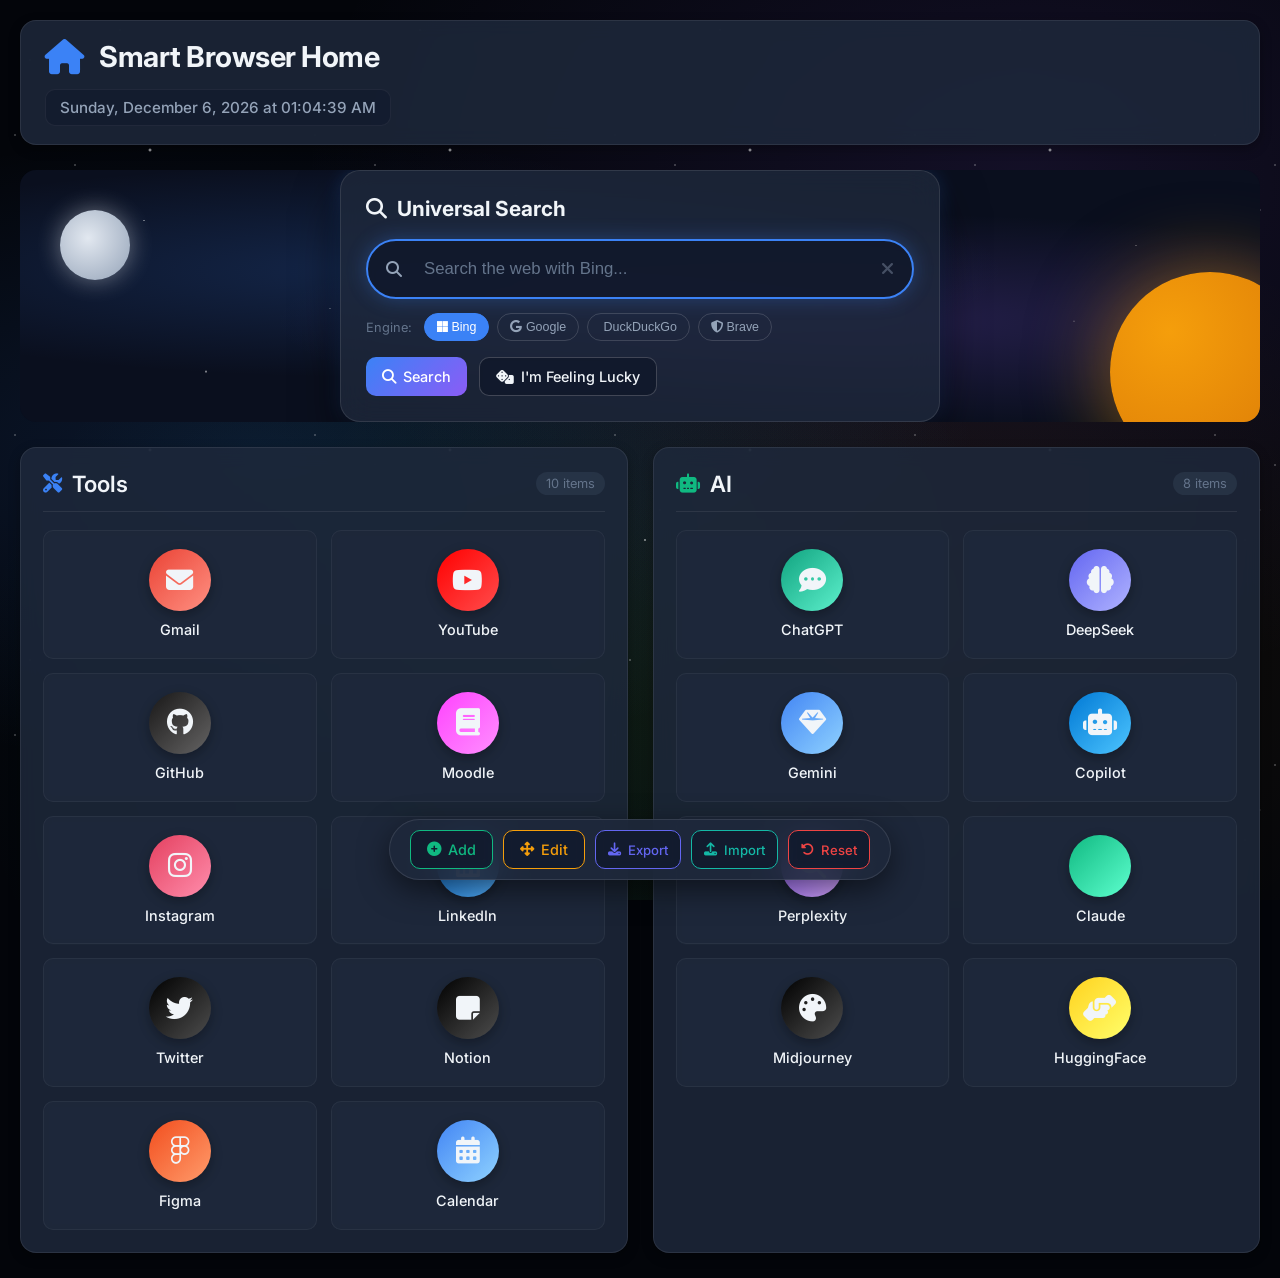
==== commit 72dfe44a: "UI Improvements" ====
--- a/index.html
+++ b/index.html
@@ -33,14 +33,13 @@
                 </div>
             </section>
 
-            <!-- Center Section (Space scene + Search) -->
-            <!-- <section class="center-section"> -->
-                <!-- <div class="space-scene"> -->
-                    <!-- <div class="planet"></div> -->
-                    <!-- <div class="moon"></div> -->
-                    <!-- <div class="stars-layer"></div> -->
-                <!-- </div> -->
-            <!-- </section> -->
+            <!-- Center Section (Search + Space visual) -->
+            <section class="center-section">
+                <div class="space-scene">
+                    <div class="planet"></div>
+                    <div class="moon"></div>
+                    <div class="stars-layer"></div>
+                </div>
                 <div class="search-section floating-card">
                     <h3 class="search-title"><i class="fas fa-search"></i> Universal Search</h3>
                     <div class="search-container" id="searchContainer">
@@ -59,7 +58,8 @@
                         <button type="button" id="searchBtn" class="btn btn-primary"><i class="fas fa-search"></i> Search</button>
                         <button type="button" id="luckyBtn" class="btn btn-secondary"><i class="fas fa-dice"></i> I'm Feeling Lucky</button>
                     </div>
-                </div>
+                    </div>
+            </section>
 
             <!-- AI Section -->
             <section class="right-section" id="aiSection">
--- a/style.css
+++ b/style.css
@@ -239,8 +239,8 @@
 .floating-card {
     position: relative;
     z-index: 2;
-    width: 90%;
-    max-width: 600px;
+    width: min(100%, 620px);
+    margin: 0 auto;
     background: rgba(30,41,59,0.8);
     backdrop-filter: blur(16px);
     border: 1px solid rgba(255,255,255,0.1);
@@ -788,168 +788,6 @@
     .bottom-bar { flex-wrap: wrap; justify-content: center; }
 }
 
-:root {
-    --primary-color: #3b82f6;
-    --primary-light: #60a5fa;
-    --secondary-color: #8b5cf6;
-    --accent-color: #10b981;
-    --accent-light: #34d399;
-    --dark-bg: #0f172a;
-    --darker-bg: #0a0f1e;
-    --card-bg: rgba(30, 41, 59, 0.85);
-    --overlay-bg: rgba(10, 15, 30, 0.85);
-    --text-primary: #f1f5f9;
-    --text-secondary: #94a3b8;
-    --text-muted: #64748b;
-    --border-color: #334155;
-    --shadow-sm: 0 2px 4px rgba(0,0,0,0.2);
-    --shadow-md: 0 4px 12px rgba(0,0,0,0.3);
-    --shadow-lg: 0 10px 30px rgba(0,0,0,0.5);
-    --shadow-glow: 0 0 25px rgba(59,130,246,0.4);
-    --transition-fast: 0.15s ease;
-    --transition-normal: 0.3s ease;
-    --radius-sm: 6px;
-    --radius-md: 10px;
-    --radius-lg: 16px;
-    --radius-xl: 20px;
-    --radius-full: 50%;
-}
-
-*, *::before, *::after { margin:0; padding:0; box-sizing:border-box; }
-html { font-size:16px; scroll-behavior:smooth; }
-
-body {
-    font-family: 'Inter', sans-serif;
-    min-height: 100vh;
-    overflow-x: hidden;
-    -webkit-font-smoothing: antialiased;
-    background: #03050a;
-    color: var(--text-primary);
-}
-
-/* Full-screen cosmic background */
-.cosmic-bg {
-    position: fixed;
-    top:0; left:0; width:100%; height:100%;
-    background: 
-        radial-gradient(ellipse at 20% 50%, rgba(59,130,246,0.15) 0%, transparent 50%),
-        radial-gradient(ellipse at 80% 20%, rgba(139,92,246,0.12) 0%, transparent 50%),
-        radial-gradient(ellipse at 40% 80%, rgba(16,185,129,0.1) 0%, transparent 50%),
-        radial-gradient(ellipse at 70% 70%, rgba(245,158,11,0.08) 0%, transparent 50%),
-        #03050a;
-    z-index: -2;
-    animation: nebulaDrift 30s ease-in-out infinite alternate;
-}
-.cosmic-bg::before {
-    content: '';
-    position: absolute;
-    top:0; left:0; width:100%; height:100%;
-    background-image: 
-        radial-gradient(1px 1px at 10% 20%, rgba(255,255,255,0.9), transparent),
-        radial-gradient(1px 1px at 25% 55%, rgba(255,255,255,0.7), transparent),
-        radial-gradient(1px 1px at 40% 10%, rgba(255,255,255,0.8), transparent),
-        radial-gradient(1px 1px at 55% 75%, rgba(255,255,255,0.6), transparent),
-        radial-gradient(1px 1px at 70% 35%, rgba(255,255,255,0.7), transparent),
-        radial-gradient(1px 1px at 85% 60%, rgba(255,255,255,0.5), transparent),
-        radial-gradient(1.5px 1.5px at 15% 80%, rgba(255,255,255,0.8), transparent),
-        radial-gradient(1.5px 1.5px at 60% 15%, rgba(255,255,255,0.7), transparent),
-        radial-gradient(1px 1px at 90% 40%, rgba(255,255,255,0.6), transparent),
-        radial-gradient(1px 1px at 35% 90%, rgba(255,255,255,0.5), transparent),
-        radial-gradient(1.5px 1.5px at 75% 85%, rgba(255,255,255,0.6), transparent),
-        radial-gradient(1px 1px at 5% 45%, rgba(255,255,255,0.7), transparent),
-        radial-gradient(2px 2px at 50% 50%, rgba(255,255,255,0.9), transparent),
-        radial-gradient(1px 1px at 20% 70%, rgba(255,255,255,0.5), transparent),
-        radial-gradient(1px 1px at 65% 30%, rgba(255,255,255,0.6), transparent);
-    background-size: 300px 300px;
-    animation: twinkle 8s ease-in-out infinite alternate;
-}
-
-@keyframes nebulaDrift {
-    0% { background-position:0% 0%,0% 0%,0% 0%,0% 0%; }
-    100% { background-position:5% 5%,-5% -5%,3% -3%,-3% 3%; }
-}
-@keyframes twinkle { 0%{opacity:0.8;} 100%{opacity:1;} }
-
-.app-wrapper {
-    display:flex; flex-direction:column; min-height:100vh;
-    padding:20px 20px 0 20px; position:relative; z-index:1;
-}
-
-/* Header */
-.header {
-    display:flex; justify-content:space-between; align-items:center;
-    padding:18px 24px; background:var(--card-bg);
-    backdrop-filter:blur(10px); border-radius:var(--radius-lg);
-    box-shadow:var(--shadow-md); border:1px solid rgba(255,255,255,0.08);
-    margin-bottom:25px; flex-shrink:0; flex-wrap:wrap; gap:15px;
-}
-.logo { display:flex; align-items:center; gap:14px; }
-.logo-icon { font-size:2.2rem; color:var(--primary-color); animation:logoPulse 3s ease-in-out infinite; }
-@keyframes logoPulse { 0%,100%{transform:scale(1); opacity:1;} 50%{transform:scale(1.08); opacity:0.85;} }
-.logo h1 { font-size:1.8rem; font-weight:700; color:var(--text-primary); letter-spacing:-0.5px; }
-.date-time {
-    color:var(--text-secondary); font-size:0.95rem; font-weight:500;
-    padding:8px 14px; background:rgba(15,23,42,0.5);
-    border-radius:var(--radius-md); border:1px solid rgba(255,255,255,0.06);
-    white-space:nowrap;
-}
-
-/* Main grid */
-.main-content {
-    display:grid; grid-template-columns:1fr 2fr 1fr; gap:25px;
-    flex:1; margin-bottom:25px;
-}
-
-/* Sections */
-.left-section,
-.right-section {
-    background:var(--card-bg); backdrop-filter:blur(10px);
-    border-radius:var(--radius-lg); padding:22px;
-    border:1px solid rgba(255,255,255,0.08);
-    box-shadow:var(--shadow-md); display:flex; flex-direction:column;
-}
-
-.center-section {
-    position:relative; border-radius:var(--radius-lg);
-    overflow:hidden; background:transparent;
-    display:flex; align-items:center; justify-content:center;
-}
-
-/* Space scene */
-.space-scene {
-    position:absolute; top:0; left:0; width:100%; height:100%;
-    background:radial-gradient(ellipse at 30% 40%, rgba(59,130,246,0.2) 0%, transparent 50%),
-               radial-gradient(ellipse at 70% 60%, rgba(139,92,246,0.2) 0%, transparent 50%),
-               #0a0f1e;
-    z-index:0; overflow:hidden;
-}
-.planet {
-    position:absolute; bottom:-50px; right:-50px;
-    width:200px; height:200px; border-radius:50%;
-    background:radial-gradient(circle at 30% 30%, #f59e0b, #d97706);
-    box-shadow:0 0 80px rgba(245,158,11,0.5); z-index:1;
-}
-.moon {
-    position:absolute; top:40px; left:40px;
-    width:70px; height:70px; border-radius:50%;
-    background:radial-gradient(circle at 40% 40%, #e2e8f0, #94a3b8);
-    box-shadow:0 0 25px rgba(255,255,255,0.4); z-index:1;
-}
-.stars-layer {
-    position:absolute; top:0; left:0; width:100%; height:100%;
-    background-image:
-        radial-gradient(1px 1px at 10% 20%, rgba(255,255,255,0.8), transparent),
-        radial-gradient(1px 1px at 25% 55%, rgba(255,255,255,0.6), transparent),
-        radial-gradient(1px 1px at 40% 10%, rgba(255,255,255,0.9), transparent),
-        radial-gradient(1px 1px at 55% 75%, rgba(255,255,255,0.5), transparent),
-        radial-gradient(1px 1px at 70% 35%, rgba(255,255,255,0.7), transparent),
-        radial-gradient(1px 1px at 85% 60%, rgba(255,255,255,0.4), transparent),
-        radial-gradient(1.5px 1.5px at 15% 80%, rgba(255,255,255,0.7), transparent),
-        radial-gradient(1.5px 1.5px at 60% 15%, rgba(255,255,255,0.6), transparent),
-        radial-gradient(1px 1px at 90% 30%, rgba(255,255,255,0.5), transparent);
-    z-index:0;
-}
-
 /* Floating search card */
 .floating-card {
     position:relative; z-index:2; width:90%; max-width:600px;
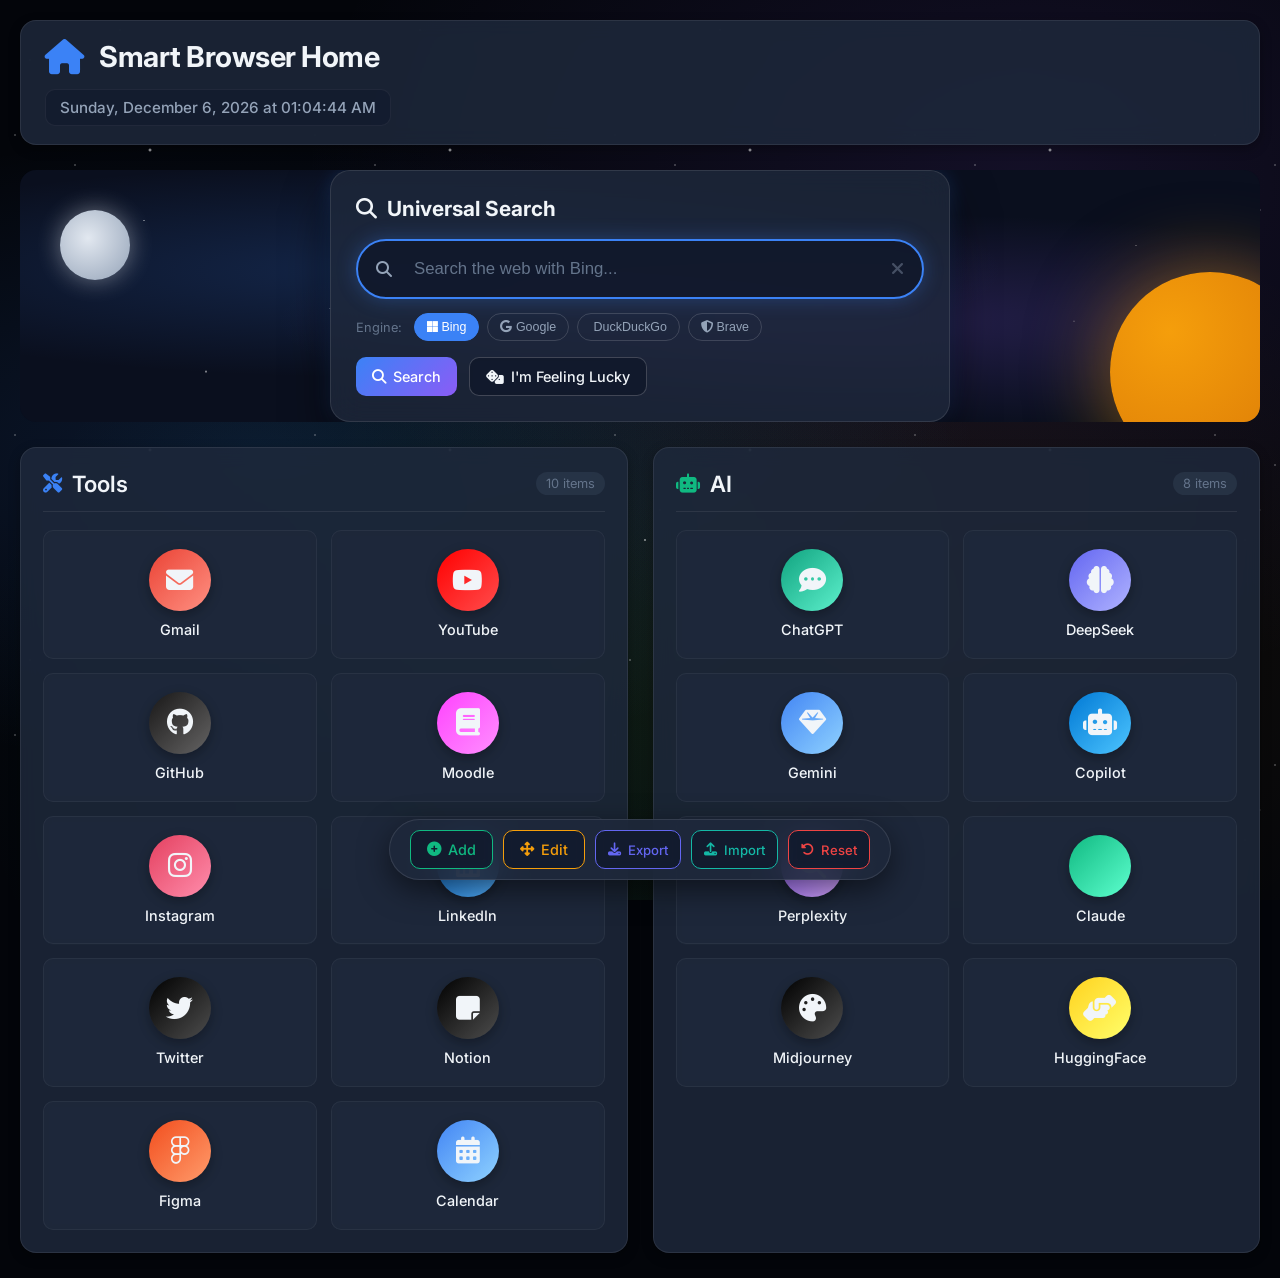
==== commit 5dec8c1e: "Added PWA feature with Improvements" ====
--- a/index.html
+++ b/index.html
@@ -7,6 +7,14 @@
     <link rel="stylesheet" href="https://cdnjs.cloudflare.com/ajax/libs/font-awesome/6.4.0/css/all.min.css">
     <link href="https://fonts.googleapis.com/css2?family=Inter:wght@300;400;500;600;700&display=swap" rel="stylesheet">
     <link rel="stylesheet" href="style.css">
+    <link rel="manifest" href="manifest.json">
+    <link rel="icon" type="image/png" href="logo.png">
+    <link rel="apple-touch-icon" href="logo.png">
+    <meta name="theme-color" content="#0f172a">
+    <meta name="description" content="A personalised cosmic space-themed start page with tools, AI hub, and multi-engine search.">
+    <meta name="apple-mobile-web-app-capable" content="yes">
+    <meta name="apple-mobile-web-app-status-bar-style" content="black-translucent">
+    <meta name="apple-mobile-web-app-title" content="Smart Home">
 </head>
 <body>
     <div class="cosmic-bg"></div>
--- a/style.css
+++ b/style.css
@@ -590,6 +590,17 @@
     border-radius: var(--radius-md);
 }
 
+/* While dragging, freeze the jiggle animation so the FLIP transforms can animate cleanly. */
+body.is-dragging .tool-item,
+body.is-dragging .ai-item {
+    animation: none;
+}
+/* Cards that are mid-FLIP move get this hook; dragged card stays put (no FLIP). */
+.tool-item.flip-move,
+.ai-item.flip-move {
+    will-change: transform;
+}
+
 /* Modals */
 .modal-overlay {
     position: fixed; top: 0; left: 0; width: 100%; height: 100%;
@@ -787,287 +798,3 @@
     .engine-btn { padding: 5px 9px; font-size: 0.7rem; }
     .bottom-bar { flex-wrap: wrap; justify-content: center; }
 }
-
-/* Floating search card */
-.floating-card {
-    position:relative; z-index:2; width:90%; max-width:600px;
-    background:rgba(30,41,59,0.8); backdrop-filter:blur(16px);
-    border:1px solid rgba(255,255,255,0.1); border-radius:var(--radius-xl);
-    padding:25px; box-shadow:0 25px 45px rgba(0,0,0,0.6), 0 0 20px rgba(59,130,246,0.2);
-}
-.search-title { font-size:1.3rem; color:var(--text-primary); margin-bottom:18px; display:flex; align-items:center; gap:10px; }
-.search-container {
-    display:flex; align-items:center; background:rgba(15,23,42,0.8);
-    border-radius:30px; padding:4px; border:2px solid rgba(255,255,255,0.1);
-    transition:all var(--transition-normal);
-}
-.search-container:focus-within { border-color:var(--primary-color); box-shadow:0 0 20px rgba(59,130,246,0.3); }
-.search-icon { padding:0 14px; color:var(--text-secondary); }
-.search-input {
-    flex:1; padding:14px 8px; background:transparent; border:none;
-    color:var(--text-primary); font-size:1.05rem; outline:none;
-}
-.search-input::placeholder { color:var(--text-muted); }
-.clear-btn {
-    background:transparent; border:none; color:var(--text-secondary);
-    padding:0 14px; font-size:1.1rem; cursor:pointer;
-}
-.clear-btn:hover { color:#ef4444; }
-
-.search-engines { display:flex; align-items:center; gap:8px; margin-top:14px; flex-wrap:wrap; }
-.engine-label { font-size:0.8rem; color:var(--text-muted); margin-right:4px; }
-.engine-btn {
-    padding:6px 12px; border-radius:16px; border:1px solid rgba(255,255,255,0.15);
-    background:transparent; color:var(--text-secondary); cursor:pointer;
-    font-size:0.78rem; transition:all var(--transition-fast);
-}
-.engine-btn:hover { border-color:var(--primary-color); color:var(--text-primary); }
-.engine-btn.active { background:var(--primary-color); color:#fff; border-color:var(--primary-color); }
-
-.form-buttons { display:flex; gap:12px; margin-top:16px; }
-
-/* Buttons */
-.btn {
-    padding:10px 16px; border:1px solid rgba(255,255,255,0.2);
-    border-radius:var(--radius-md); font-family:'Inter',sans-serif;
-    font-size:0.9rem; font-weight:500; cursor:pointer;
-    transition:all var(--transition-normal); display:inline-flex;
-    align-items:center; gap:7px; background:rgba(15,23,42,0.7);
-    color:var(--text-primary); white-space:nowrap; outline:none;
-    backdrop-filter:blur(4px);
-}
-.btn:hover { transform:translateY(-2px); box-shadow:var(--shadow-md); background:rgba(30,41,59,0.8); }
-.btn:active { transform:translateY(0); }
-.btn:focus-visible { outline:2px solid var(--primary-color); outline-offset:2px; }
-.btn-primary { background:linear-gradient(135deg, var(--primary-color), var(--secondary-color)); color:#fff; border:none; }
-.btn-primary:hover { box-shadow:var(--shadow-glow); }
-.btn-secondary { background:rgba(15,23,42,0.8); }
-.btn-secondary:hover { border-color:var(--primary-color); background:rgba(59,130,246,0.1); }
-.btn-danger { background:linear-gradient(135deg, #ef4444, #dc2626); color:#fff; border:none; }
-
-/* Bottom bar */
-.bottom-bar {
-    position:fixed; bottom:20px; left:50%; transform:translateX(-50%);
-    background:rgba(30,41,59,0.9); backdrop-filter:blur(16px);
-    border:1px solid rgba(255,255,255,0.1); border-radius:40px;
-    padding:10px 20px; display:flex; gap:10px;
-    box-shadow:var(--shadow-lg); z-index:50;
-}
-.btn-add { border-color:var(--accent-color); color:var(--accent-color); }
-.btn-edit { border-color:#f59e0b; color:#f59e0b; }
-.btn-save { display:none; border-color:var(--primary-color); color:var(--primary-color); }
-.btn-export { border-color:#6366f1; color:#6366f1; font-size:0.82rem; padding:8px 12px; }
-.btn-import { border-color:#14b8a6; color:#14b8a6; font-size:0.82rem; padding:8px 12px; }
-.btn-reset { border-color:#ef4444; color:#ef4444; font-size:0.82rem; padding:8px 12px; }
-
-/* Section headers */
-.section-header {
-    display:flex; justify-content:space-between; align-items:center;
-    margin-bottom:18px; padding-bottom:14px;
-    border-bottom:1px solid rgba(255,255,255,0.08);
-}
-.section-title { font-size:1.4rem; font-weight:600; color:var(--text-primary); display:flex; align-items:center; gap:10px; }
-.section-title i { font-size:1.2rem; }
-.left-section .section-title i { color:var(--primary-color); }
-.right-section .section-title i { color:var(--accent-color); }
-.item-count {
-    font-size:0.8rem; color:var(--text-muted);
-    background:rgba(51,65,85,0.5); padding:4px 10px; border-radius:12px;
-}
-
-.empty-state { text-align:center; padding:40px 20px; color:var(--text-muted); }
-.empty-state i { font-size:3rem; margin-bottom:12px; opacity:0.5; }
-.empty-state p { font-size:0.9rem; }
-.empty-state strong { color:var(--primary-light); cursor:pointer; }
-
-/* Cards */
-.tools-container,
-.ai-container { display:grid; grid-template-columns:repeat(2, 1fr); gap:14px; min-height:100px; }
-
-.tool-item,
-.ai-item {
-    display:flex; flex-direction:column; align-items:center;
-    padding:18px 12px; background:rgba(30,41,59,0.7);
-    border-radius:var(--radius-md); text-decoration:none;
-    color:var(--text-primary); transition:all var(--transition-normal);
-    border:1px solid rgba(255,255,255,0.05); position:relative;
-    overflow:hidden; user-select:none; cursor:pointer;
-    backdrop-filter:blur(4px);
-}
-.tool-item::before,
-.ai-item::before {
-    content:''; position:absolute; top:0; left:-100%;
-    width:100%; height:100%;
-    background:linear-gradient(90deg, transparent, rgba(255,255,255,0.03), transparent);
-    transition:left 0.6s ease;
-}
-.tool-item:hover::before,
-.ai-item:hover::before { left:100%; }
-.tool-item:hover { transform:translateY(-4px); border-color:var(--primary-color); box-shadow:0 8px 20px rgba(59,130,246,0.2); }
-.ai-item:hover { transform:translateY(-4px); border-color:var(--accent-color); box-shadow:0 8px 20px rgba(16,185,129,0.2); }
-
-.delete-btn {
-    position:absolute; top:4px; right:4px; width:24px; height:24px;
-    border-radius:var(--radius-full); background:#ef4444; color:#fff;
-    border:none; cursor:pointer; font-size:0.7rem; display:none;
-    align-items:center; justify-content:center; z-index:5;
-    transition:all var(--transition-fast);
-}
-.delete-btn:hover { background:#dc2626; transform:scale(1.15); }
-.edit-mode .delete-btn { display:flex; }
-
-.tool-icon,
-.ai-icon {
-    width:62px; height:62px; border-radius:var(--radius-full);
-    display:flex; align-items:center; justify-content:center;
-    margin-bottom:10px; font-size:1.7rem; transition:all var(--transition-normal);
-    position:relative; overflow:hidden; box-shadow:0 4px 12px rgba(0,0,0,0.3);
-}
-.tool-item:hover .tool-icon,
-.ai-item:hover .ai-icon { transform:scale(1.12); }
-
-.tool-name,
-.ai-name { font-weight:500; font-size:0.9rem; text-align:center; transition:all var(--transition-normal); line-height:1.3; }
-.tool-item:hover .tool-name { color:var(--primary-light); }
-.ai-item:hover .ai-name { color:var(--accent-light); }
-
-/* Edit mode */
-.edit-mode .tool-item,
-.edit-mode .ai-item {
-    cursor:grab; animation:jiggle 0.35s ease-in-out infinite alternate;
-    border:1px dashed rgba(255,255,255,0.2);
-}
-.edit-mode .tool-item:active,
-.edit-mode .ai-item:active { cursor:grabbing; }
-.edit-mode .tool-item:hover,
-.edit-mode .ai-item:hover { border-color:#f59e0b; }
-.item-dragging {
-    opacity:0.45; border:2px dashed #f59e0b !important;
-    transform:scale(0.95); box-shadow:var(--shadow-lg); z-index:10;
-}
-@keyframes jiggle { 0%{transform:rotate(-0.8deg);} 50%{transform:rotate(0deg);} 100%{transform:rotate(0.8deg);} }
-.grid-drag-over { background:rgba(245,158,11,0.05); border-radius:var(--radius-md); }
-
-/* Modals */
-.modal-overlay {
-    position:fixed; top:0; left:0; width:100%; height:100%;
-    background:rgba(10,15,30,0.9); backdrop-filter:blur(8px);
-    display:flex; justify-content:center; align-items:center;
-    z-index:1000; opacity:0; pointer-events:none;
-    transition:opacity var(--transition-normal);
-}
-.modal-overlay.active { opacity:1; pointer-events:auto; }
-.modal-content {
-    background:var(--card-bg); border:1px solid rgba(255,255,255,0.1);
-    border-radius:var(--radius-xl); width:480px; max-width:95vw;
-    max-height:90vh; overflow-y:auto; box-shadow:var(--shadow-lg);
-    transform:translateY(20px); transition:transform var(--transition-normal);
-    backdrop-filter:blur(16px);
-}
-.modal-overlay.active .modal-content { transform:translateY(0); }
-.modal-sm { width:400px; }
-.modal-header {
-    display:flex; justify-content:space-between; align-items:center;
-    padding:18px 22px; border-bottom:1px solid rgba(255,255,255,0.08);
-}
-.modal-header h2 { font-size:1.2rem; font-weight:600; display:flex; align-items:center; gap:8px; }
-.modal-close {
-    background:none; border:none; color:var(--text-secondary);
-    font-size:1.5rem; cursor:pointer; padding:4px 8px;
-    border-radius:var(--radius-sm); transition:all var(--transition-fast); line-height:1;
-}
-.modal-close:hover { color:#ef4444; background:rgba(239,68,68,0.1); }
-.modal-body { padding:22px; }
-.modal-footer {
-    display:flex; justify-content:flex-end; gap:10px;
-    padding:16px 22px; border-top:1px solid rgba(255,255,255,0.08);
-}
-
-.form-group { margin-bottom:18px; }
-.form-group label {
-    display:block; margin-bottom:6px; color:var(--text-secondary);
-    font-weight:500; font-size:0.9rem;
-}
-.form-group label i { margin-right:4px; color:var(--primary-color); }
-.required { color:#ef4444; }
-.form-input {
-    width:100%; padding:11px 14px; background:rgba(15,23,42,0.8);
-    border:1px solid rgba(255,255,255,0.1); border-radius:var(--radius-md);
-    color:var(--text-primary); font-family:'Inter',sans-serif; font-size:0.95rem;
-    transition:all var(--transition-normal);
-}
-.form-input:focus { outline:none; border-color:var(--primary-color); box-shadow:0 0 0 3px rgba(59,130,246,0.2); }
-select.form-input {
-    cursor:pointer; appearance:none;
-    background-image:url("data:image/svg+xml,%3Csvg xmlns='http://www.w3.org/2000/svg' width='12' height='12' fill='%2394a3b8' viewBox='0 0 16 16'%3E%3Cpath d='M8 11L3 6h10z'/%3E%3C/svg%3E");
-    background-repeat:no-repeat; background-position:right 12px center;
-    padding-right:32px;
-}
-.form-hint { display:block; margin-top:5px; font-size:0.75rem; color:var(--text-muted); }
-.form-hint a { color:var(--primary-light); text-decoration:none; }
-.form-hint a:hover { text-decoration:underline; }
-.form-color {
-    width:40px; height:36px; border:1px solid rgba(255,255,255,0.1);
-    border-radius:var(--radius-sm); cursor:pointer; padding:2px;
-    background:rgba(15,23,42,0.8);
-}
-.color-picker-row { display:flex; align-items:center; gap:10px; flex-wrap:wrap; }
-.color-presets { display:flex; gap:7px; flex-wrap:wrap; }
-.color-dot {
-    width:26px; height:26px; border-radius:var(--radius-full);
-    cursor:pointer; border:2px solid transparent;
-    transition:all var(--transition-fast);
-}
-.color-dot:hover { transform:scale(1.2); border-color:#fff; }
-.color-dot.selected { border-color:#fff; box-shadow:0 0 8px currentColor; }
-.text-warning { color:#f59e0b; font-size:0.85rem; margin-top:6px; }
-
-/* Toasts */
-.toast-container { position:fixed; bottom:24px; right:24px; z-index:2000; display:flex; flex-direction:column; gap:8px; }
-.toast {
-    background:var(--card-bg); border:1px solid rgba(255,255,255,0.1);
-    border-radius:var(--radius-md); padding:12px 18px; color:var(--text-primary);
-    font-size:0.9rem; box-shadow:var(--shadow-lg);
-    animation:toastIn 0.35s ease, toastOut 0.35s ease 2.5s forwards;
-    display:flex; align-items:center; gap:8px; max-width:380px;
-    backdrop-filter:blur(12px);
-}
-.toast.success { border-left:3px solid var(--accent-color); }
-.toast.error { border-left:3px solid #ef4444; }
-.toast.info { border-left:3px solid var(--primary-color); }
-@keyframes toastIn { from{transform:translateX(100%); opacity:0;} to{transform:translateX(0); opacity:1;} }
-@keyframes toastOut { from{transform:translateX(0); opacity:1;} to{transform:translateX(100%); opacity:0;} }
-
-::-webkit-scrollbar { width:8px; }
-::-webkit-scrollbar-track { background:rgba(15,23,42,0.5); }
-::-webkit-scrollbar-thumb { background:var(--primary-color); border-radius:4px; }
-::-webkit-scrollbar-thumb:hover { background:var(--primary-light); }
-
-/* Responsive */
-@media (max-width:1400px) {
-    .main-content { grid-template-columns:1fr 1fr; }
-    .center-section { grid-column:1 / -1; order:1; }
-    .left-section, .right-section { order:2; }
-    .header { flex-direction:column; align-items:flex-start; }
-}
-@media (max-width:900px) {
-    .main-content { grid-template-columns:1fr; gap:18px; }
-    .left-section, .right-section, .center-section { grid-column:1 / -1; }
-    .tools-container, .ai-container { grid-template-columns:repeat(3, 1fr); }
-    .floating-card { width:95%; margin:0 auto; }
-    .bottom-bar { gap:5px; padding:8px 15px; }
-    .btn { font-size:0.8rem; padding:8px 11px; }
-    .modal-content { width:95vw; }
-}
-@media (max-width:480px) {
-    body { padding:10px; }
-    .tools-container, .ai-container { grid-template-columns:repeat(2, 1fr); }
-    .form-buttons { flex-direction:column; }
-    .btn { width:100%; }
-    .header { padding:14px; }
-    .logo h1 { font-size:1.4rem; }
-    .logo-icon { font-size:1.6rem; }
-    .search-engines { gap:4px; }
-    .engine-btn { padding:5px 9px; font-size:0.7rem; }
-    .bottom-bar { flex-wrap:wrap; justify-content:center; }
-}
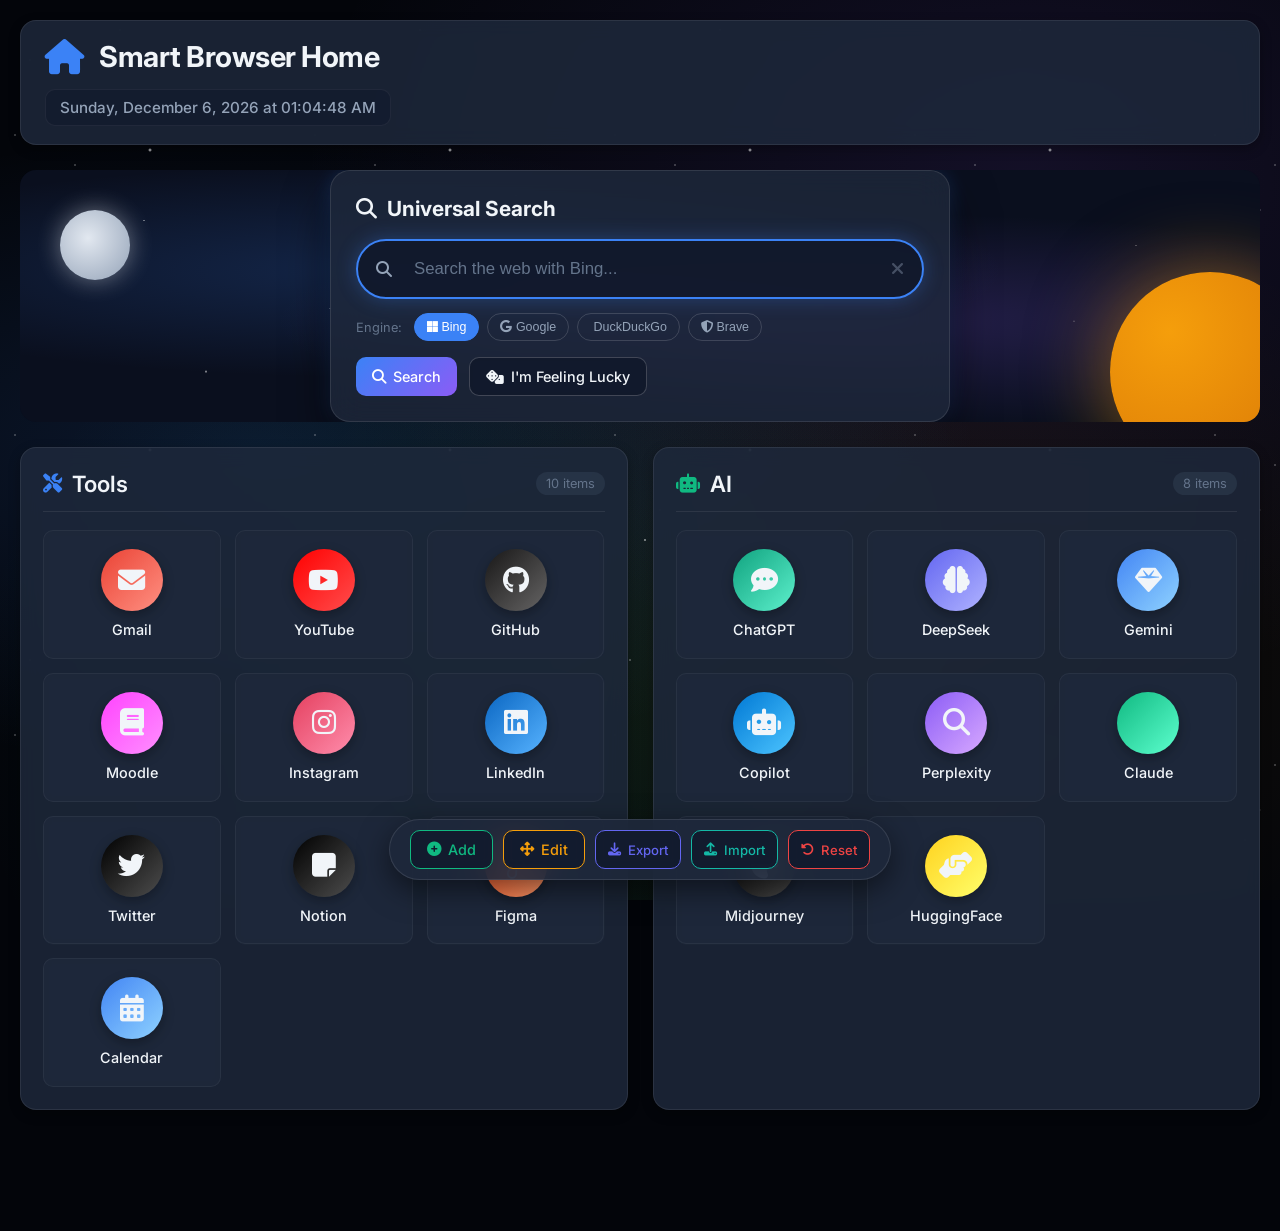
==== commit 5520f434: "UI Improvements" ====
--- a/index.html
+++ b/index.html
@@ -2,7 +2,7 @@
 <html lang="en">
 <head>
     <meta charset="UTF-8">
-    <meta name="viewport" content="width=device-width, initial-scale=1.0">
+    <meta name="viewport" content="width=device-width, initial-scale=1.0, viewport-fit=cover">
     <title>Smart Browser Home</title>
     <link rel="stylesheet" href="https://cdnjs.cloudflare.com/ajax/libs/font-awesome/6.4.0/css/all.min.css">
     <link href="https://fonts.googleapis.com/css2?family=Inter:wght@300;400;500;600;700&display=swap" rel="stylesheet">
@@ -85,12 +85,12 @@
 
         <!-- Floating Bottom Bar -->
         <footer class="bottom-bar">
-            <button class="btn btn-add" id="addBtn" title="Add new shortcut (Ctrl+N)"><i class="fas fa-plus-circle"></i> Add</button>
-            <button class="btn btn-edit" id="editBtn" title="Rearrange items (Ctrl+E)"><i class="fas fa-arrows-alt"></i> Edit</button>
-            <button class="btn btn-save" id="saveBtn" title="Save layout (Ctrl+S)"><i class="fas fa-save"></i> Save</button>
-            <button class="btn btn-export" id="exportBtn" title="Export configuration"><i class="fas fa-download"></i> Export</button>
-            <button class="btn btn-import" id="importBtn" title="Import configuration"><i class="fas fa-upload"></i> Import</button>
-            <button class="btn btn-reset" id="resetBtn" title="Reset to defaults"><i class="fas fa-undo-alt"></i> Reset</button>
+            <button class="btn btn-add" id="addBtn" title="Add new shortcut (Ctrl+N)"><i class="fas fa-plus-circle"></i> <span class="btn-label">Add</span></button>
+            <button class="btn btn-edit" id="editBtn" title="Rearrange items (Ctrl+E)"><i class="fas fa-arrows-alt"></i> <span class="btn-label">Edit</span></button>
+            <button class="btn btn-save" id="saveBtn" title="Save layout (Ctrl+S)"><i class="fas fa-save"></i> <span class="btn-label">Save</span></button>
+            <button class="btn btn-export" id="exportBtn" title="Export configuration"><i class="fas fa-download"></i> <span class="btn-label">Export</span></button>
+            <button class="btn btn-import" id="importBtn" title="Import configuration"><i class="fas fa-upload"></i> <span class="btn-label">Import</span></button>
+            <button class="btn btn-reset" id="resetBtn" title="Reset to defaults"><i class="fas fa-undo-alt"></i> <span class="btn-label">Reset</span></button>
         </footer>
     </div>
 
--- a/style.css
+++ b/style.css
@@ -101,7 +101,8 @@
     display: flex;
     flex-direction: column;
     min-height: 100vh;
-    padding: 20px 20px 0 20px;
+    /* Reserve room for the fixed bottom bar (+ safe-area for notched phones). */
+    padding: 20px 20px calc(96px + env(safe-area-inset-bottom)) 20px;
     position: relative;
     z-index: 1;
 }
@@ -140,7 +141,7 @@
 }
 
 .logo h1 {
-    font-size: 1.8rem;
+    font-size: clamp(1.3rem, 1rem + 1.6vw, 1.8rem);
     font-weight: 700;
     color: var(--text-primary);
     letter-spacing: -0.5px;
@@ -161,7 +162,7 @@
 .main-content {
     display: grid;
     grid-template-columns: 1fr 2fr 1fr;
-    gap: 25px;
+    gap: clamp(14px, 2vw, 25px);
     flex: 1;
     margin-bottom: 25px;
 }
@@ -245,12 +246,12 @@
     backdrop-filter: blur(16px);
     border: 1px solid rgba(255,255,255,0.1);
     border-radius: var(--radius-xl);
-    padding: 25px;
+    padding: clamp(16px, 3vw, 25px);
     box-shadow: 0 25px 45px rgba(0,0,0,0.6), 0 0 20px rgba(59,130,246,0.2);
 }
 
 .search-title {
-    font-size: 1.3rem;
+    font-size: clamp(1.05rem, 0.95rem + 0.5vw, 1.3rem);
     color: var(--text-primary);
     margin-bottom: 18px;
     display: flex;
@@ -277,11 +278,12 @@
 
 .search-input {
     flex: 1;
+    min-width: 0;
     padding: 14px 8px;
     background: transparent;
     border: none;
     color: var(--text-primary);
-    font-size: 1.05rem;
+    font-size: clamp(0.95rem, 0.9rem + 0.3vw, 1.05rem);
     outline: none;
 }
 
@@ -431,7 +433,7 @@
 }
 
 .section-title {
-    font-size: 1.4rem;
+    font-size: clamp(1.1rem, 1rem + 0.5vw, 1.4rem);
     font-weight: 600;
     color: var(--text-primary);
     display: flex;
@@ -465,8 +467,10 @@
 /* Tool & AI cards */
 .tools-container,
 .ai-container {
+    /* Fluid grid: as many columns as fit, each at least 130px.
+       Columns collapse/grow automatically with container width — no media queries needed. */
     display: grid;
-    grid-template-columns: repeat(2, 1fr);
+    grid-template-columns: repeat(auto-fit, minmax(130px, 1fr));
     gap: 14px;
     min-height: 100px;
 }
@@ -769,6 +773,8 @@
 ::-webkit-scrollbar-thumb:hover { background: var(--primary-light); }
 
 /* Responsive */
+
+/* Large desktops & narrow ultra-wide: 3-col starts to feel cramped below ~1400px. */
 @media (max-width: 1400px) {
     .main-content { grid-template-columns: 1fr 1fr; }
     .center-section { grid-column: 1 / -1; order: 1; }
@@ -776,25 +782,77 @@
     .header { flex-direction: column; align-items: flex-start; }
 }
 
+/* Tablet landscape: keep two side-by-side panels. */
+@media (max-width: 1100px) {
+    .tools-container, .ai-container { grid-template-columns: repeat(auto-fit, minmax(120px, 1fr)); }
+}
+
+/* Tablet portrait: single column, search first, then panels. */
 @media (max-width: 900px) {
     .main-content { grid-template-columns: 1fr; gap: 18px; }
     .left-section, .right-section, .center-section { grid-column: 1 / -1; }
-    .tools-container, .ai-container { grid-template-columns: repeat(3, 1fr); }
+    .tools-container, .ai-container { grid-template-columns: repeat(auto-fit, minmax(110px, 1fr)); }
     .floating-card { width: 95%; margin: 0 auto; }
-    .bottom-bar { gap: 5px; padding: 8px 15px; }
+    .bottom-bar { gap: 6px; padding: 8px 14px; }
     .btn { font-size: 0.8rem; padding: 8px 11px; }
     .modal-content { width: 95vw; }
 }
 
-@media (max-width: 480px) {
-    body { padding: 10px; }
+/* Phones: tighter spacing, fewer columns, engine chips wrap. */
+@media (max-width: 600px) {
+    .app-wrapper { padding: 14px 12px calc(96px + env(safe-area-inset-bottom)) 12px; }
+    .tools-container, .ai-container { grid-template-columns: repeat(auto-fit, minmax(95px, 1fr)); gap: 10px; }
+    .tool-icon, .ai-icon { width: 52px; height: 52px; font-size: 1.4rem; }
+    .tool-name, .ai-name { font-size: 0.82rem; }
+    .floating-card { width: 100%; padding: 18px; }
+    .search-engines { gap: 6px; }
+    .engine-btn { padding: 6px 10px; font-size: 0.72rem; }
+    .form-buttons { flex-wrap: wrap; }
+    .form-buttons .btn { flex: 1 1 auto; }
+    .header { padding: 14px 16px; margin-bottom: 18px; }
+    .logo { gap: 10px; }
+    .logo-icon { font-size: 1.6rem; }
+    .date-time { font-size: 0.8rem; padding: 6px 10px; }
+    /* Icon-only bottom bar that scrolls horizontally so all actions stay reachable. */
+    .bottom-bar {
+        bottom: calc(12px + env(safe-area-inset-bottom));
+        left: 12px; right: 12px;
+        transform: none;
+        width: max-content; max-width: calc(100% - 24px);
+        margin: 0 auto;
+        overflow-x: auto;
+        -webkit-overflow-scrolling: touch;
+        scrollbar-width: none;
+    }
+    .bottom-bar::-webkit-scrollbar { display: none; }
+    .bottom-bar .btn { width: auto; flex: 0 0 auto; padding: 10px 12px; }
+    .bottom-bar .btn .btn-label { display: none; }
+}
+
+/* Small phones: 2-up grid, full-width action buttons stack. */
+@media (max-width: 380px) {
     .tools-container, .ai-container { grid-template-columns: repeat(2, 1fr); }
     .form-buttons { flex-direction: column; }
-    .btn { width: 100%; }
-    .header { padding: 14px; }
-    .logo h1 { font-size: 1.4rem; }
-    .logo-icon { font-size: 1.6rem; }
-    .search-engines { gap: 4px; }
-    .engine-btn { padding: 5px 9px; font-size: 0.7rem; }
-    .bottom-bar { flex-wrap: wrap; justify-content: center; }
-}
+    .form-buttons .btn { width: 100%; }
+}
+
+/* Landscape phones: reclaim vertical space so the search card fits without scrolling. */
+@media (max-height: 500px) and (orientation: landscape) {
+    .header { padding: 10px 16px; margin-bottom: 12px; }
+    .logo-icon { font-size: 1.4rem; }
+    .logo h1 { font-size: 1.2rem; }
+    .floating-card { padding: 14px 16px; }
+    .search-title { margin-bottom: 10px; }
+    .app-wrapper { padding-bottom: calc(80px + env(safe-area-inset-bottom)); }
+}
+
+/* Respect users who prefer less motion: kill loops & jiggle. */
+@media (prefers-reduced-motion: reduce) {
+    *, *::before, *::after {
+        animation-duration: 0.001ms !important;
+        animation-iteration-count: 1 !important;
+        transition-duration: 0.001ms !important;
+        scroll-behavior: auto !important;
+    }
+    .cosmic-bg, .cosmic-bg::before { animation: none !important; }
+}
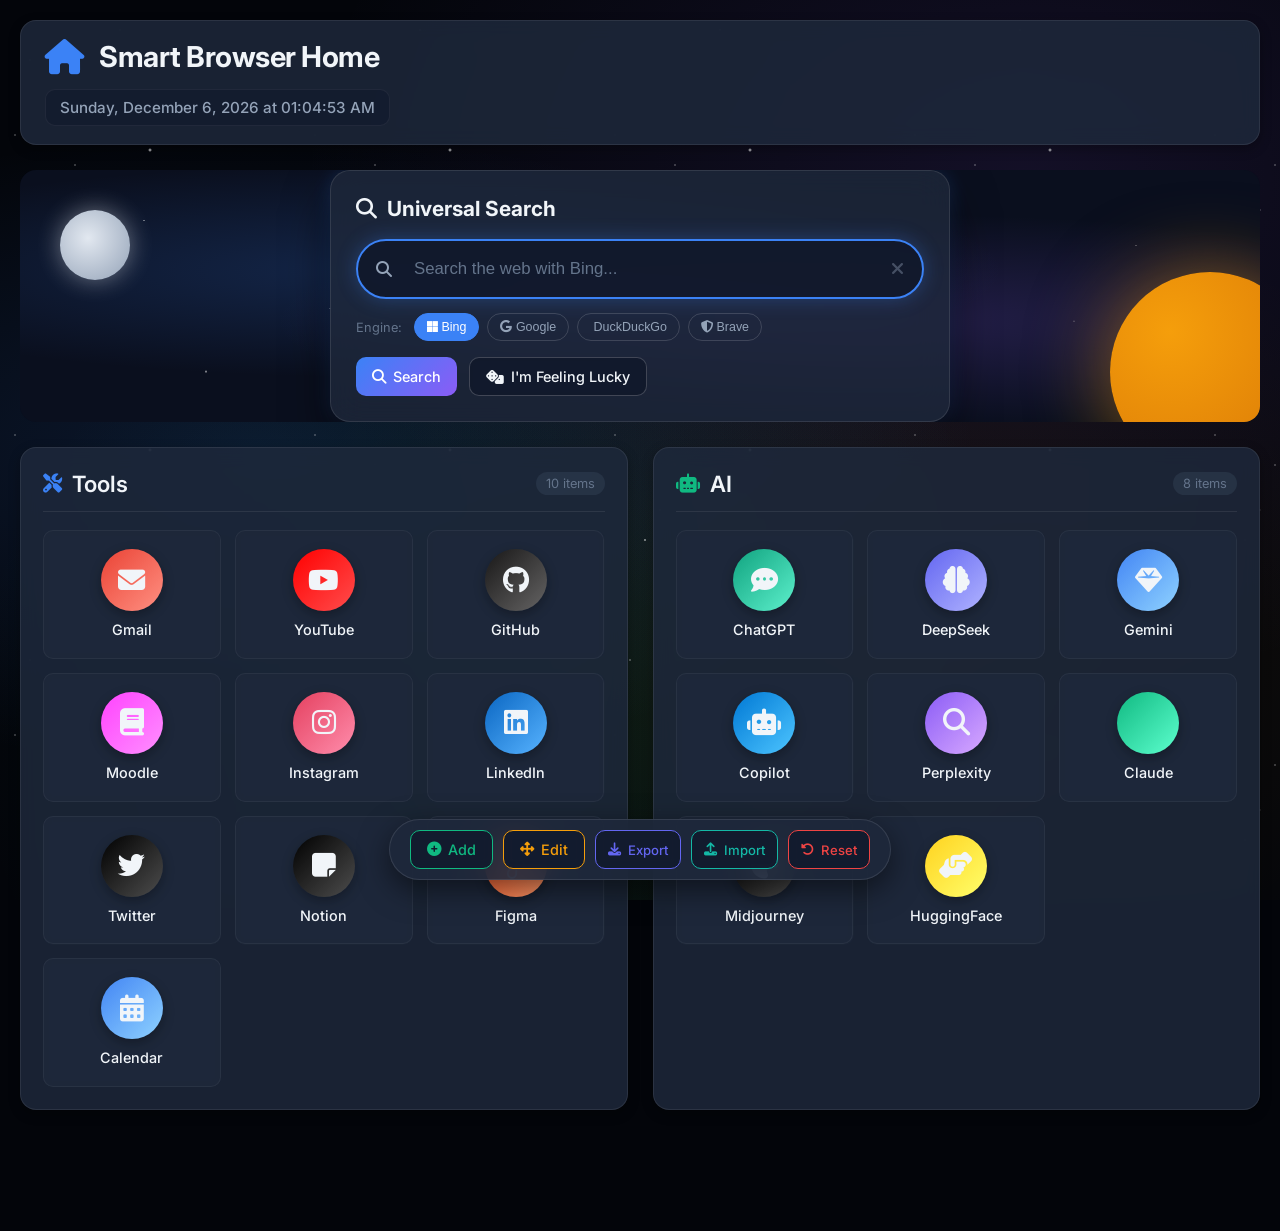
==== commit adaa1341: "Add PWA install support, security fixes, and UI improvements" ====
--- a/index.html
+++ b/index.html
@@ -66,7 +66,7 @@
                         <button type="button" id="searchBtn" class="btn btn-primary"><i class="fas fa-search"></i> Search</button>
                         <button type="button" id="luckyBtn" class="btn btn-secondary"><i class="fas fa-dice"></i> I'm Feeling Lucky</button>
                     </div>
-                    </div>
+                </div> 
             </section>
 
             <!-- AI Section -->
